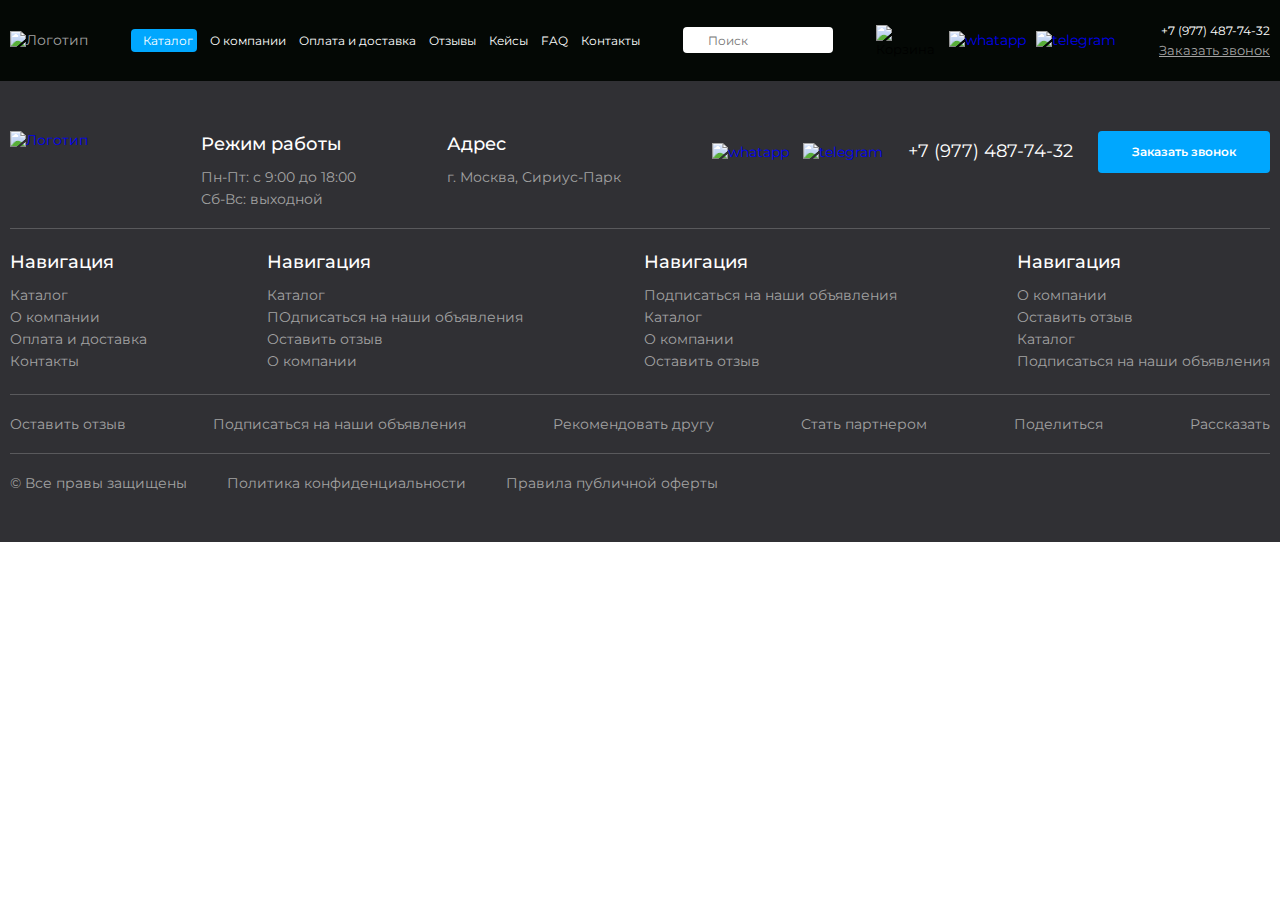
==== assets/index.html @ 73ebaf82 "Create index.html" ====
<!DOCTYPE html>
<html lang="ru">
<head>
    <meta charset="utf-8">
    <title>Главная</title>
    <meta name="description" content="Описание">
    <meta name="viewport" content="width=device-width, initial-scale=1.0">

    <link rel="stylesheet" href="style.css">
    <link rel="preconnect" href="https://fonts.googleapis.com">
    <link rel="preconnect" href="https://fonts.gstatic.com" crossorigin>
    <link href="https://fonts.googleapis.com/css2?family=Montserrat:ital,wght@0,100..900;1,100..900&display=swap" rel="stylesheet">
    </head>
<body>
<header class="header">
    <div class="header__container container">
        <div class="header__mobile mobile-content">
            <input type="checkbox" id="burger-checkbox" class="mobile-content__checkbox">
            <label for="burger-checkbox" class="mobile-content__burger"><img src="image/menu.svg" alt="Меню" width="24" height="25"></label>
            <div class="mobile-content__content">
                <div class="mobile-content__search search-form">
                    <button type="button" class="search-form__button" aria-label="Поиск"></button>
                    <input type="text" name="search" value="" placeholder="Поиск" class="search-form__input" >

                </div>
                <ul class="mobile-content__menu menu-column">

                    <li class="menu-column__item menu-column__item-blue">
                        <a class="menu-column__link " href="/">Каталог</a>
                    </li>
                    <li class="menu-column__item">
                        <a class="menu-column__link" href="/">Каталог</a>
                    </li>
                    <li class="menu-column__item">
                        <a class="menu-column__link" href="/">Каталог</a>
                    </li>
                    <li class="menu-column__item">
                        <a class="menu-column__link" href="/">Каталог</a>
                    </li>

                </ul>
            </div>


        </div>
    <div class="header__logo logo">
        <div class="logo__image"><img src="image/logo.svg" alt="Логотип" width="123" height="40"></div>
        <div class="logo__slogan">Первопоставщик<br> майнингового<br> оборудовани в Росии</div>
    </div>
    <div class="header__menu">
        <ul class="menu-horizont">
            <li class="menu-horizont__item">
                <a class="menu-horizont__link menu-horizont__link-blue" href="/">Каталог</a>
            </li>
            <li class="menu-horizont__item">
                <a class="menu-horizont__link" href="/">О компании</a>
            </li>
            <li class="menu-horizont__item">
                <a class="menu-horizont__link" href="/">Оплата и доставка</a>
            </li>
            <li class="menu-horizont__item">
                <a class="menu-horizont__link" href="/">Отзывы</a>
            </li>
            <li class="menu-horizont__item">
                <a class="menu-horizont__link" href="/">Кейсы</a>
            </li>
            <li class="menu-horizont__item">
                <a class="menu-horizont__link" href="/">FAQ</a>
            </li>
            <li class="menu-horizont__item">
                <a class="menu-horizont__link" href="/">Контакты</a>
            </li>
        </ul>

    </div>
    <div class="header__search search-form">
        <button type="button" class="search-form__button" aria-label="Поиск"></button>
        <input type="text" name="search" value="" placeholder="Поиск" class="search-form__input">
    </div>
    <div class="header__cart">
        <button type="button" id="button-cart" aria-label="Корзина"><img src="image/cart.svg" width="31" height="30" alt="Корзина"></button>
    </div>
    <div class="header__links social-links">
        <a href="#"><img src="image/wa.svg" alt="whatapp" width="24" height="24"> </a>
        <a href="#"><img src="image/tg.svg" alt="telegram" width="24" height="24"> </a>

    </div>
    <div class="header__contact">
        <a href="tel:+79774877432" class="header__phone">+7 (977) 487-74-32</a>
        <button class="" id="button-header" aria-label="Заказать звонок">Заказать звонок</button>
    </div>
    </div>
</header>
<footer class="footer">
    <div class="footer__container container ">

        <div class="footer__row border-bottom">

            <div class="footer__column_size_two">
                <a href="/" class="footer__logo logo">
                    <img src="image/logo.svg" alt="Логотип" width="180" height="60"></a>
            </div>

            <div class="footer__column_size_two">
                <div class="footer__work block-text">
                    <div class="block-text__title">Режим работы</div>
                    <div class="block-text__text"> Пн-Пт: с 9:00 до 18:00</div><div class="block-text__text"> Сб-Вс: выходной</div>

                </div>

            </div>

            <div class="footer__column_size_two">
                <div class="footer__adress block-text">
                    <div class="block-text__title">Адрес</div>
                    <div class="block-text__text">г. Москва, Сириус-Парк</div>

                </div>


            </div>
<div class="footer__column_size_two">
                <div class="footer__contacts">
                    <div class="footer__links social-links">
                        <a href="#"><img src="image/wa.svg" alt="whatapp" width="24" height="24"> </a>
                        <a href="#"><img src="image/tg.svg" alt="telegram" width="24" height="24"> </a>
                    </div>
                    <div class="footer__phone"><a href="tel:+79774877432">+7 (977) 487-74-32</a> </div>
                    <div class="footer__form"><button class="button-default" id="button-footer" aria-label="Заказать звонок">Заказать звонок</button></div>
                </div>

</div>

        </div>
        <div class="footer__row border-bottom">
            <div class="footer__column footer__column_size_four">
<ul class="footer__menu menu-column">
    <li class="menu-column__title">Навигация</li>
    <li class="menu-column__item">
        <a class="menu-column__link" href="/">Каталог</a>
    </li>
    <li class="menu-column__item">
        <a class="menu-column__link" href="/">О компании</a>
    </li>
    <li class="menu-column__item">
        <a class="menu-column__link" href="/">Оплата и доставка</a>
    </li>
    <li class="menu-column__item">
        <a class="menu-column__link" href="/">Контакты</a>
    </li>

</ul>
            </div>
            <div class="footer__column footer__column_size_four">
                <ul class="footer__menu menu-column">
                    <li class="menu-column__title">Навигация</li>
                    <li class="menu-column__item">
                        <a class="menu-column__link" href="/">Каталог</a>
                    </li>
                    <li class="menu-column__item">
                        <a class="menu-column__link" href="/">ПОдписаться на наши объявления</a>
                    </li>
                    <li class="menu-column__item">
                        <a class="menu-column__link" href="/">Оставить отзыв</a>
                    </li>
                    <li class="menu-column__item">
                        <a class="menu-column__link" href="/">О компании</a>
                    </li>

                </ul>
            </div>
            <div class="footer__column footer__column_size_four">
                <ul class="footer__menu menu-column">
                    <li class="menu-column__title">Навигация</li>
                    <li class="menu-column__item">
                        <a class="menu-column__link" href="/">Подписаться на наши объявления</a>
                    </li>
                    <li class="menu-column__item">
                        <a class="menu-column__link" href="/">Каталог</a>
                    </li>
                    <li class="menu-column__item">
                        <a class="menu-column__link" href="/">О компании</a>
                    </li>
                    <li class="menu-column__item">
                        <a class="menu-column__link" href="/">Оставить отзыв</a>
                    </li>

                </ul>
            </div>
            <div class="footer__column footer__column_size_four">
                <ul class="footer__menu menu-column">
                    <li class="menu-column__title">Навигация</li>
                    <li class="menu-column__item">
                        <a class="menu-column__link" href="/">О компании</a>
                    </li>
                    <li class="menu-column__item">
                        <a class="menu-column__link" href="/">Оставить отзыв</a>
                    </li>
                    <li class="menu-column__item">
                        <a class="menu-column__link" href="/">Каталог</a>
                    </li>
                    <li class="menu-column__item">
                        <a class="menu-column__link" href="/">Подписаться на наши объявления</a>
                    </li>

                </ul>
            </div>


        </div>
        <div class="footer__row border-bottom">
            <ul class="menu-horizont">
                <li class="menu-horizont__item">
                    <a class="menu-horizont__link" href="/">Оставить отзыв</a>
                </li>
                <li class="menu-horizont__item">
                    <a class="menu-horizont__link" href="/">Подписаться на наши объявления</a>
                </li>
                <li class="menu-horizont__item">
                    <a class="menu-horizont__link" href="/">Рекомендовать другу</a>
                </li>
                <li class="menu-horizont__item">
                    <a class="menu-horizont__link" href="/">Стать партнером</a>
                </li>
                <li class="menu-horizont__item">
                    <a class="menu-horizont__link" href="/">Поделиться</a>
                </li>
                <li class="menu-horizont__item">
                    <a class="menu-horizont__link" href="/">Рассказать</a>
                </li>
            </ul>
        </div>
        <div class="footer__row">
            <div class="footer__bottom text-bottom">
                <div class="text-bottom__text">© Все правы защищены</div>
                <a href="#" class="text-bottom__link">Политика конфиденциальности</a>
                <a href="#" class="text-bottom__link">Правила публичной оферты</a>
            </div>
        </div>
    </div>
</footer>
<div id="modal-call" class="modal">

    <!-- Модальное содержание -->
    <div class="modal-form">
        <div class="modal-form__close call-close"><img src="image/close.svg" alt="close" width="16" height="16"></div>
        <h2 class="modal-form__title">Заказать звонок</h2>
        <div class="modal-form__text"><span class="modal-form__text-bold">Оставьте заявку наш менеджер <br>свяжется</span> с Вами в течении <span class="modal-form__text-green modal-form__text-bold">30 секунд</span></div>
        <form action="/" class="form">
            <div class="form__group">
                <label for="name" class="form__label">Ваше имя</label>
                <input type="text" id="name" name="name" class="form__input" value="Вячеслав">
            </div>
            <div class="form__group">
                <label for="phone"  class="form__label">Ваш номер телефона</label>
                <input type="text" id="phone" name="phone" class="form__input" value="+7 (999) 123-34-67">
            </div>
            <input type="submit" value="Отправить" class="form__input form__input-submit">
        </form>
    </div>

</div>

<div id="modal-cart" class="modal">

    <!-- Модальное содержание -->
    <div class="modal-form cart-modal">
        <div class="modal-form__close cart-close"><img src="image/close.svg" alt="close" width="16" height="16"></div>
        <div class="cart-modal__top">
            <a href="#" class="cart-modal__catalog">Каталог</a>
            <h2 class="cart-modal__title">Корзина</h2>
        </div>
        <div class="cart-modal__products">
            <div class="cart-modal__row product-row">
                <div class="product-row__delete"><button type="button" aria-label="Удалить"></button></div>
                <div class="product-row__image"><img src="image/6482300281.png" alt="" width="110" height="110"></div>
                <div class="product-row__info"></div>
                <div class="product-row__price"></div>
                <div class="product-row__all"></div>

            </div>

        </div>
        <div class="cart-modal__bottom bottom-modal">
         <div class="cart-modal__price price-final">
             <div class="price-final__text"></div>
             <div class="price-final__sum"></div>
         </div>
            <div class="cart-modal__zakaz">

            </div>
        </div>


    </div>

</div>




<script src="scripts.js"></script>
</body>
</html>
---- assets/style.css ----
@font-face {
    font-family: Poppins;
    font-style: normal;
    font-weight: 700;
    src: url(font/Poppins-Bold.woff2) format("woff2"),
     url(font/Poppins-Bold.woff) format("woff"),
    url(font/Poppins-Bold.ttf) format("truetype")
}

@font-face {
    font-family:Poppins;
    font-style: normal;
    font-weight: 500;
    src: url(font/Poppins-Medium.woff2) format("woff2"),
    url(font/Poppins-Medium.woff) format("woff"),
    url(font/Poppins-Medium.ttf) format("truetype");
}

@font-face {
    font-family:Poppins;
    font-style: normal;
    font-weight: 400;
    src: url(font/Poppins-Regular.woff2) format("woff2"),
    url(font/Poppins-Regular.woff) format("woff"),
    url(font/Poppins-Regular.ttf) format("truetype");
}
@font-face {
    font-family:Poppins;
    font-style: normal;
    font-weight:300;
    src:url(font/Poppins-Light.woff2) format("woff2"),
    url(font/Poppins-Light.woff) format("woff");

}


@font-face {
    font-family: Poppins;
    font-style: normal;
    font-weight: 600;
    src: url(font/Poppins-SemiBold.woff2) format("woff2"),
    url(font/Poppins-SemiBold.woff) format("woff"),
    url(font/Poppins-SemiBold.ttf) format("truetype");
}

:root{
    --white:#fff;
    --black:#000;
    --blue:#00A7FE;
    --grey:#A3A3A3;
    --dark:#303034;
    --green:#00C65C;
    --modarformfon:rgba(12, 16, 22, 0.8);
    --headerfon:#040805;
    --blue2:#008DD7;
}

body{
    color: var(--grey);
    font-family: "Montserrat", sans-serif;
    margin: 0;
    padding: 0;
    font-size: 14px;

}
body *{
    font-family: "Montserrat", sans-serif;
}
a,button{
    cursor: pointer;
    text-decoration: none;
}
button,input{
    outline: none;
}

.container{
    max-width: 1280px;
    margin: 0 auto;
}
.footer{
    background: var(--dark);
    padding-bottom: 30px;
    padding-top: 30px;
}
.footer__row{
    display: flex;
    justify-content: space-between;
}

.block-text__title{

    font-size: 18px;
    font-weight: 500;
    line-height: 27px;
   margin-bottom: 10px;
    color: var(--white);

}
.block-text .block-text__text:not(:last-child){
    margin-bottom: 4px;
}

.footer__contacts{
    display: flex;
    align-items: center;
}
.social-links a:not(:last-child){
    margin-right: 10px;
}



.footer__links{
    margin-right: 25px;
}
.footer__phone a{
    color: var(--white);

    font-size: 18px;
    font-weight: 400;
    line-height: 27px;
    text-align: left;
    text-decoration: none;

}
.footer__phone a:hover{
    text-decoration: underline;
}
.footer__phone {
    margin-right: 25px;
}

.footer__form button{

    padding: 12px 34px 12px 34px;

    border-radius:4px;
   background: var(--blue);
    border: none;
    color: var(--white);

    font-size: 12px;
    font-weight: 600;
    line-height: 18px;



}
.footer__form button:hover{
    background: var(--blue2);
}
.footer__row{
    padding-bottom: 20px;
    padding-top: 20px;
    gap: 20px;
    flex-wrap: wrap;
}

.border-bottom{
    border-bottom: 1px solid rgba(255, 255, 255, 0.2);
}

.menu-column{
    margin: 0;
    padding: 0;
    list-style: none;
}
.menu-column__title{

    font-size: 18px;
    font-weight: 500;
    line-height: 27px;
    margin-bottom: 10px;
    color: var(--white);

}
.menu-column__item{
    margin-bottom: 4px;

}
.menu-column__link{
    color: var(--grey);
}
.menu-horizont__item:not(:last-child){
    margin-right: 13px;
}

.menu-horizont{
    margin: 0;
    padding: 0;
    list-style: none;
    display: flex;
    justify-content: space-between;
    width: 100%;
}
.menu-horizont__link{
    color: var(--grey);
}

.text-bottom{
    display: flex;
}
.text-bottom__text{
    margin-right: 40px;
}
.text-bottom__link{
    margin-right: 40px;
    color: var(--grey);
}

.modal{
    display: none;
   margin: 0 auto;
    max-width: max-content;
padding: 50px;
    position: absolute;
    border-radius: 6px;
    top: 50%;
    transform: translate(-50%, -50%);
    left: 50%;
    /* right: 50%; */
    background: var(--white);
}

.modal-form__close{
    position: absolute;
    top: 16px;
    right: 12px;
}
.modal-form__title{
    margin: 0;
    color: var(--black);

    font-size: 24px;
    font-weight: 700;
    line-height: 33.6px;
    text-align: center;

}
.modal-form__text{
    font-size: 18px;
    color: var(--black);
    text-align: center;
    margin-bottom: 30px;
    line-height: 27px;
}
.modal-form__text-bold{
    font-weight: bold;
}
.modal-form__text-green{
    color: var(--green);
}

.form__group{
    display: flex;
    flex-direction: column;
    background: url("image/input.svg") right bottom no-repeat var(--modarformfon);
    margin-bottom: 15px;
    padding: 7px;
    max-width: 346px;
    box-sizing: border-box;
    margin-left: auto;
    margin-right: auto;
}
.form__label{
color: var(--white);
    font-size: 16px;
    font-weight: 400;
    line-height: 24px;
    text-align: left;

}
.form__input{
    background: transparent;
    border: none;
    color: var(--grey);
    min-height: 29px;
    width: 100%;
    font-size: 18px;
}
.form__input::placeholder{
   color: var(--grey);
    font-size: 18px;
    font-weight: 400;
    line-height: 27px;
    text-align: left;

}
.form__input-submit{

    font-size: 16px;
    font-weight: 600;
    line-height: 24px;
   text-align: center;
    background: var(--blue);
    height: 62px;
    color: var(--white);
    max-width: 346px;
    border-radius: 4px;

}
.form{
    text-align: center;
}
.header{
background: var(--headerfon);
    padding-top: 20px;
    padding-bottom: 20px;
}

.header__container{
    display: flex;
    justify-content: space-between;
    gap: 18.68px;
}

.logo{
    display: flex;
    align-items: center;

}
.logo__slogan{

    font-size: 10px;
    font-weight: 400;
    line-height: 15px;
    text-align: left;
    padding-left: 20px;
    margin-left: 20px;
    border-left: 1px solid var(--green);
    width: 135px;

}

.search-form{
    display: flex;
    align-items: center;
}
.search-form__button{
    width: 25px;
    height: 26px;
    background: url(image/search.svg) center center no-repeat var(--white);
    border: none;
    border-radius: 4px 0 0 4px;

}
.search-form__input{

   border: none;
    padding-left: 0;
    font-size: 12px;
    font-weight: 400;
    line-height: 18px;
    text-align: left;

    border-radius: 0 4px 4px 0;

}
.search-form__input::placeholder{
    font-size: 12px;
    font-weight: 400;
    line-height: 18px;
}
.header__search .search-form__input{
    height: 24px;
    max-width: 123px;
}

.header__cart button{
    border: none;
    background: transparent;
    width: 30px;
    height: 31px;
    padding: 0;
}

.header__links {

}

.header__contact{
    display: flex;
    flex-direction: column;
    align-items: flex-end;
    justify-content: center;
}
.header__phone{
    color: var(--white);

    font-size: 14px;
    font-weight: 400;
    line-height: 21px;
    text-align: left;

}

.header__contact button{
    background: transparent;
    border: none;
color: var(--grey);
    font-size: 13px;
    font-weight: 400;
    line-height: 19.5px;
    text-align: right;
    text-decoration: underline;
    padding: 0;

}
.header__menu,.header__cart,.header__links{
    display: flex;
    align-items: center;
}

.menu-horizont__link-blue{
    background: var(--blue);
    padding: 4px;
    border-radius: 4px;
}
.menu-horizont__link-blue:hover{
    background: var(--blue2);
}
.menu-horizont__link-blue:before{
    position: relative;
    content: url("image/category.svg");
padding-left: 2px;
    padding-right: 6px;
}

.header__menu .menu-horizont__link{
    color: var(--white);
    font-size: 12px;
}
.menu-horizont__link:hover,.menu-column__link:hover,.text-bottom__link:hover{
    text-decoration: underline;
}
.header__mobile{
    display: none;
}
.mobile-content__content{
    transform: translateX(-100%);
    transition: .3s;
    width: 100%;
    top: 54px;
    left: 0;
    position: absolute;
    background: #fff;
    height: 100%;

}
.mobile-content__checkbox:checked ~ .mobile-content__content {
    transform: translateX(0);
}

.mobile-content__checkbox {
    position: absolute;
    visibility: hidden;
}
.mobile-content__burger {
    position: relative;
    z-index: 1;
    cursor: pointer;
    display: block;

    border: none;
    background: transparent;
    width: 24px;
    height: 25px;
}

.mobile-content__content{

}
.mobile-content__search {
  padding: 32px 10px 10px 10px;

}
.mobile-content__search input{
    width: 100%;
    height: 40px;
    border: 1px solid rgba(0, 0, 0, 0.1);
    border-left: none;
    border-radius: 4px;

    font-size: 14px;
    font-weight: 400;
    line-height: 21px;
    text-align: left;

}
.mobile-content__search button{
    border: 1px solid rgba(0, 0, 0, 0.1);
    border-right: none;
    border-radius: 4px;
    height: 44px;
}
.menu-column__item-blue{
    background: var(--blue);
    padding: 4px;
    border-radius: 4px;
}
.menu-column__item-blue a{
    color: var(--white)!important;
}

.menu-column__item-blue:before{
    position: relative;
    content: url("image/category.svg");
    padding-left: 2px;
    padding-right: 6px;
}
.mobile-content__menu{
    padding-left: 10px;
    padding-right: 10px;
}

.menu-column__link-blue a{
   color: var(--white) !important;
}
.mobile-content__menu .menu-column__link{
    padding-top: 10px;
    padding-bottom: 10px;
    display: inline-block;
    color: var(--black);
}
.mobile-content__menu .menu-column__link-blue{
    border-radius: 10px;
    display: flex;
    align-items: center;
}
.mobile-content__menu .menu-column__link-blue:before {
    position: relative;
    content: url(image/categorym.svg);
    padding-left: 10px;
    padding-right: 10px;
    width: 20px;
    display: block;
    height: 20px;
    vertical-align: middle;
    text-align: center;
}
.header__phone:hover{
    text-decoration: underline;
}
@media (max-width: 1280px) {
    .container{
        padding-left: 10px;
        padding-right: 10px;
    }
    .header__container {

        gap: 10px;
    }
    .logo__slogan{
        display: none;
    }
    .logo img{
        max-width: 100px;
    }
    .header__phone {

        font-size: 12px;}
}

@media (max-width: 1100px) {
    .header__search  .search-form__input {

        max-width: 80px;
    }
}
@media (max-width: 960px) {
.header__menu{
    display: none;
}
    .header__search{
display: none;
    }
    .header__mobile{
        display: block;
    }

}
@media (max-width: 480px) {
    .footer__logo.logo img{
max-width: 180px;
        max-height: 60px;
    }
    .footer__form{
        width: 100%;
    }
    .footer__form button {
        width: 100%;
    }
    .footer {

        padding-bottom: 20px;
        padding-top: 20px;
    }
    .footer__contacts {
        display: flex;

        flex-direction: column;
        align-items: flex-start;
        gap: 10px;
    }
    .footer__form button{
        width: 340px;
    }
    .menu-horizont {

        flex-direction: column;
        gap: 15px;
    }
    .text-bottom {

        flex-direction: column;
        gap: 15px;
    }
    .footer__column_size_four{
        width: 46%;
    }
    .footer__column_size_two{
        width: 100%;
    }
    #button-header{
        display: none;
    }
    .header__links{
        order: 1;
    }
    .modal {
        top: 50%;
        width: 340px;
        max-width: 340px;
        box-sizing: border-box;
        padding: 20px;
    }
    .logo img {
        max-width: 73px;
        max-height: 24px;
    }
    .header{
        padding-top: 15px;
        padding-bottom: 15px;
        max-height: 54px;
        height: 54px;
        box-sizing: border-box;
    }
    .header__cart button img{
        width: 24px;
        height: 24px;
    }
    .social-links a:not(:last-child) {
        margin-right: 5px;
    }
    .search-form__button {
        width: 40px;

        background: url(image/search.svg) center right 5px no-repeat var(--white);

        border-radius: 4px 0 0 4px;
    }
}
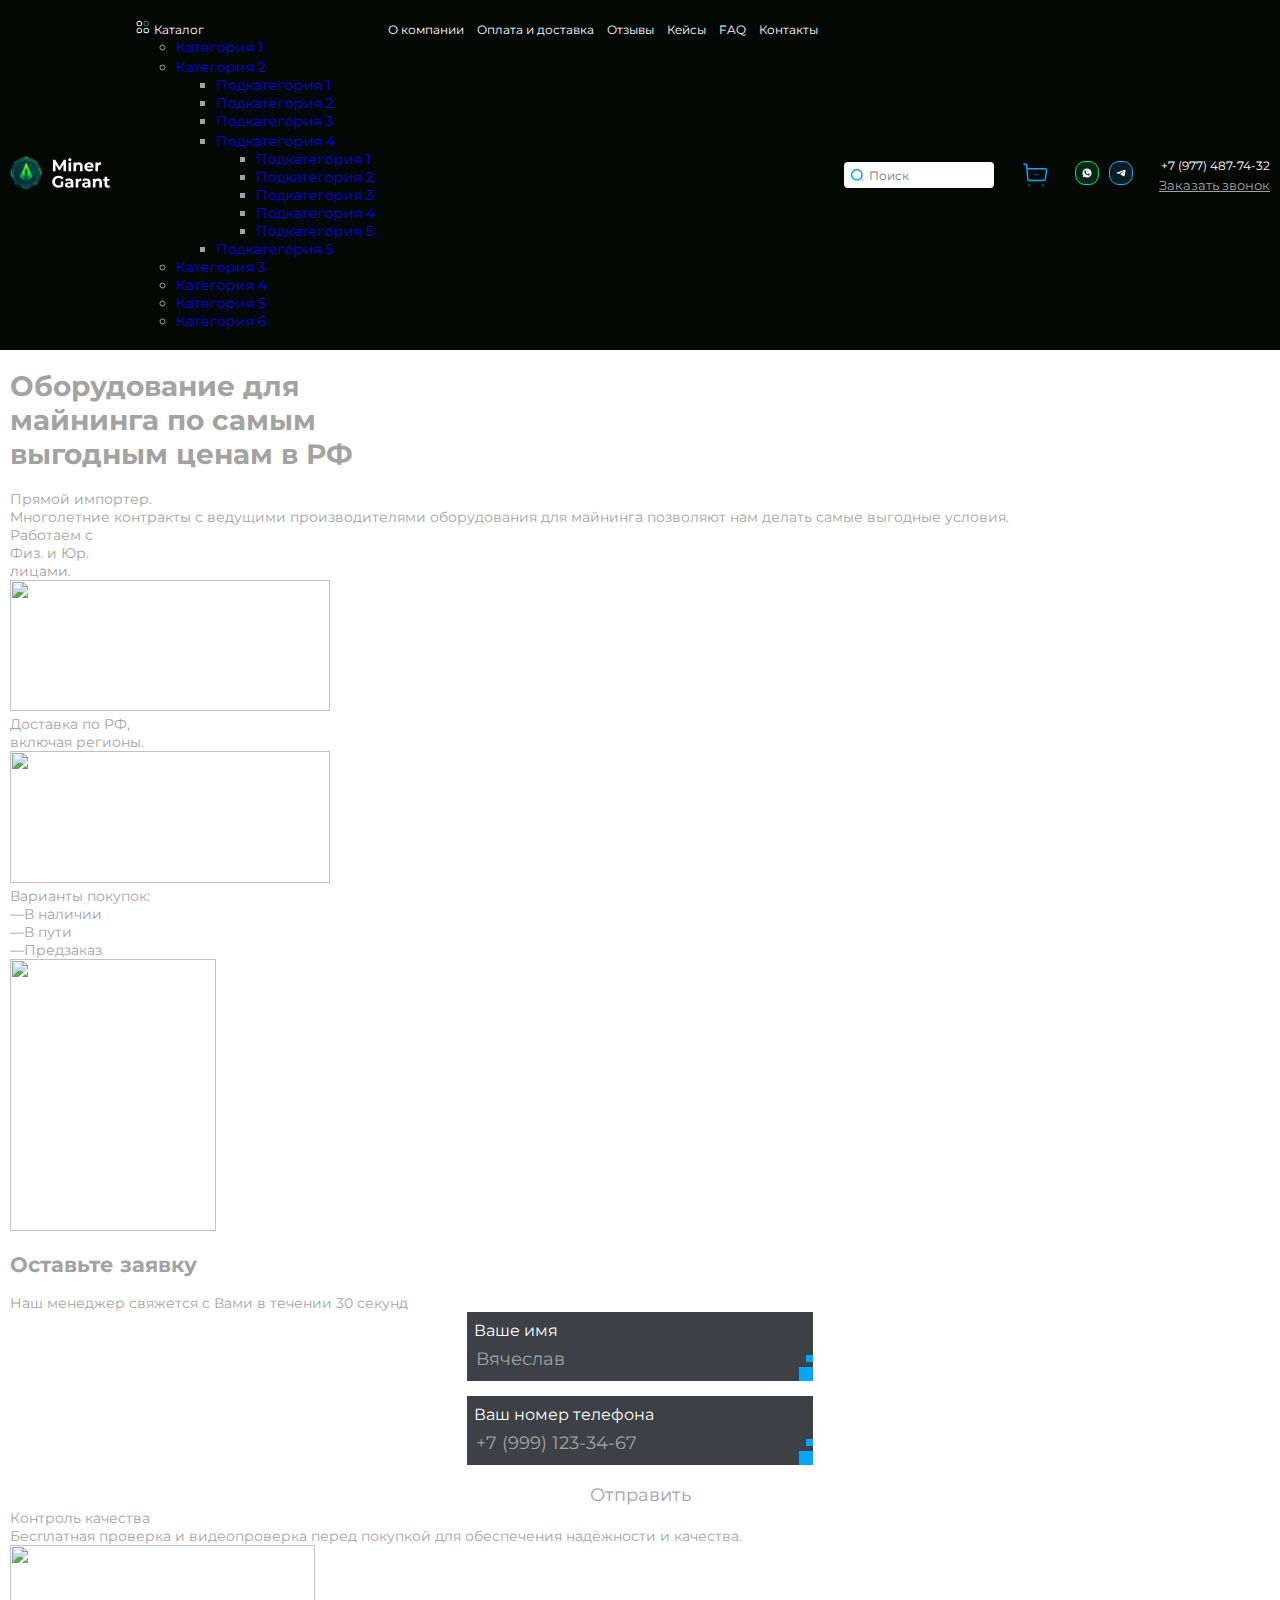
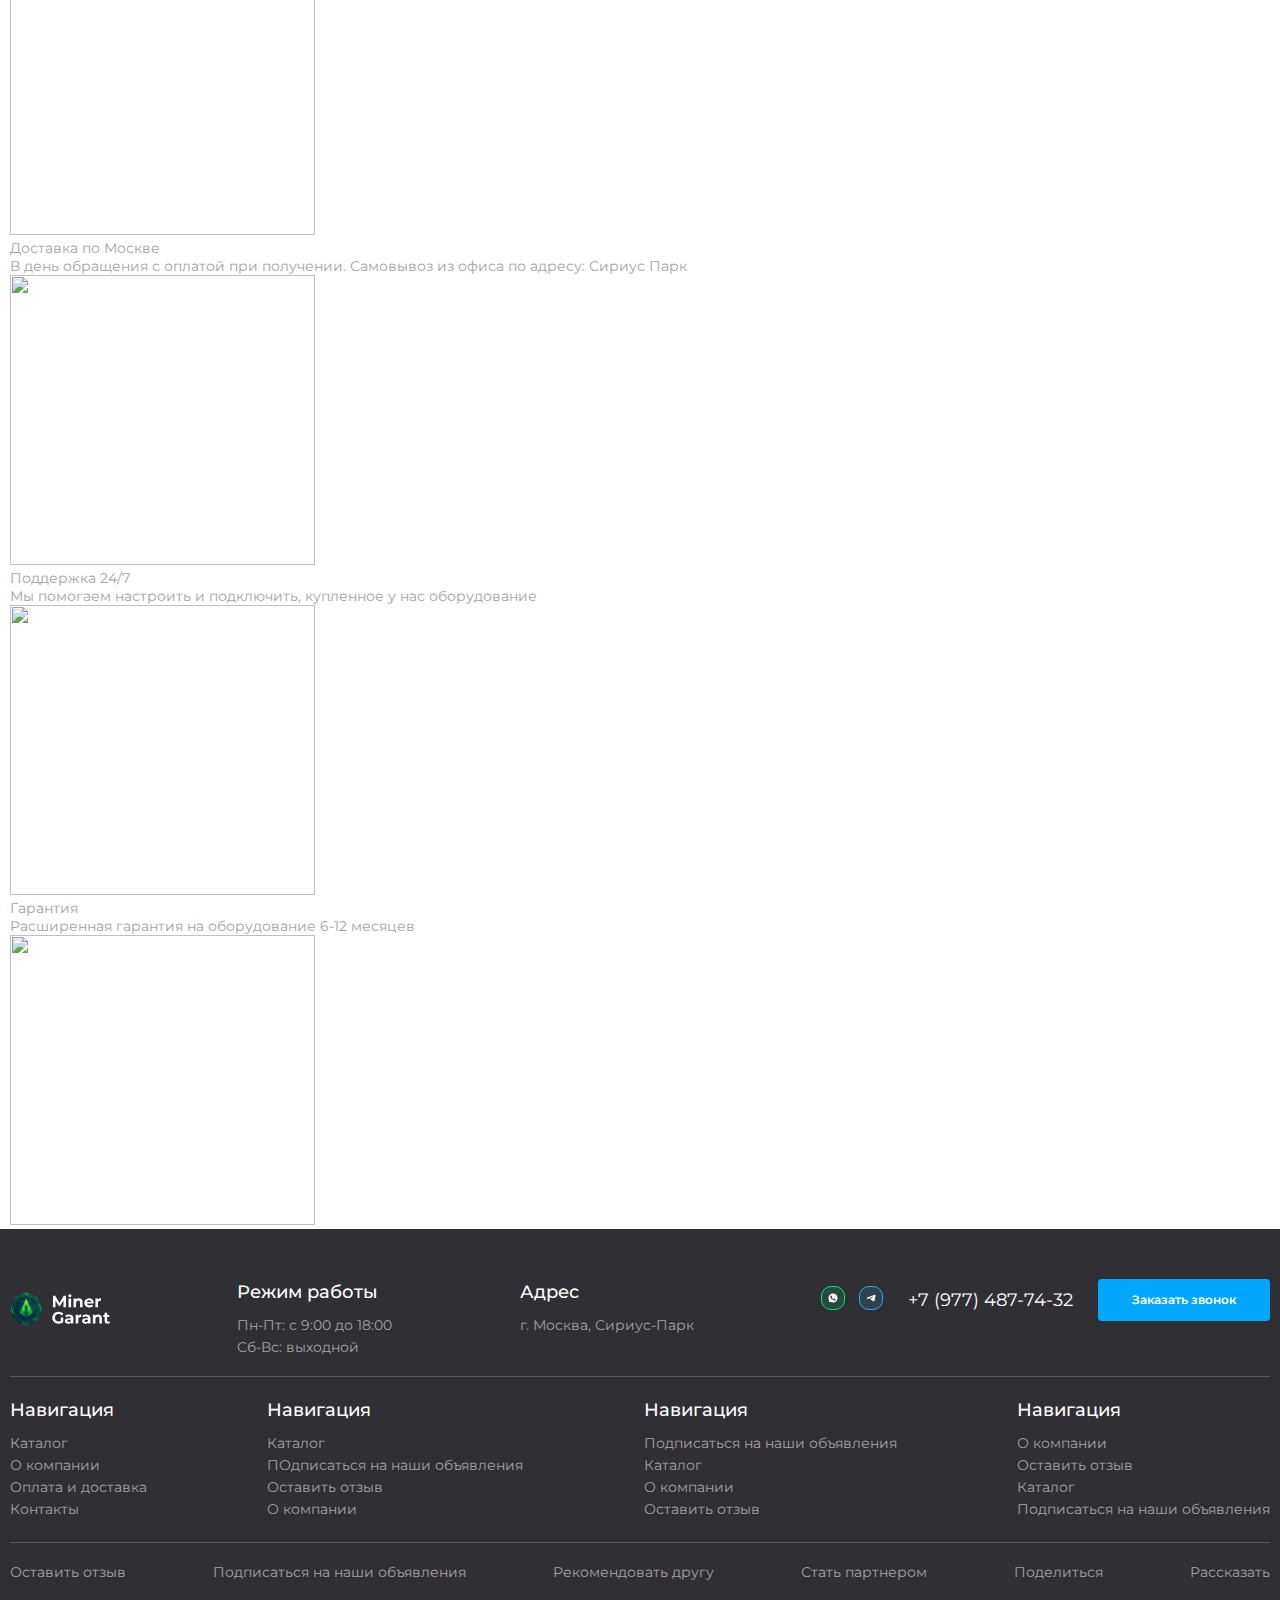
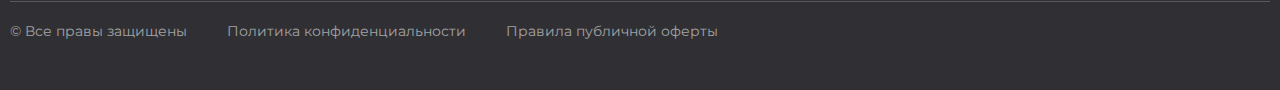
==== commit 43956ede: "Update index.html" ====
--- a/assets/index.html
+++ b/assets/index.html
@@ -26,16 +26,146 @@
                 <ul class="mobile-content__menu menu-column">
 
                     <li class="menu-column__item menu-column__item-blue">
+                        <span class="menu-column__wrap">
                         <a class="menu-column__link " href="/">Каталог</a>
-                    </li>
-                    <li class="menu-column__item">
-                        <a class="menu-column__link" href="/">Каталог</a>
-                    </li>
-                    <li class="menu-column__item">
-                        <a class="menu-column__link" href="/">Каталог</a>
-                    </li>
-                    <li class="menu-column__item">
-                        <a class="menu-column__link" href="/">Каталог</a>
+                        <span class="menu-column__open-m">
+						<img src="image/arrowUp2020.svg" loading="lazy" width="20" height="20" alt="">
+					 </span>
+                        </span>
+                        <ul class="menu-column__child dropdown-menu">
+                            <li class="dropdown-menu__item">
+                                 <span class="dropdown-menu__wrap">
+                                <a class="dropdown-menu__link" href="/">  Категория 1</a>
+                                <span class="menu-column__open-level2">
+						<img src="image/arrow-up.svg" loading="lazy" width="16" height="16" alt="">
+					    </span></span>
+                                <ul class="dropdown-menu child-level2">
+                                    <li class="dropdown-menu__item">
+
+
+                                        <span class="dropdown-menu__wrap">
+                                <a class="dropdown-menu__link" href="/">   Подкатегория 1</a>
+                                <span class="menu-column__open-level3">
+						<img src="image/arrow-up.svg" loading="lazy" width="16" height="16" alt="">
+					    </span></span>
+
+
+
+                                        <ul class="dropdown-menu child-level3">
+                                            <li class="dropdown-menu__item">
+
+                                                <a href="/" class="dropdown-menu__link">
+                                                    Подкатегория 1
+                                                </a>
+
+                                            </li>
+                                            <li class="dropdown-menu__item">
+
+                                                <a href="/" class="dropdown-menu__link">
+                                                    Подкатегория 2
+                                                </a>
+
+                                            </li>
+                                            <li class="dropdown-menu__item">
+
+                                                <a href="/" class="dropdown-menu__link">
+                                                    Подкатегория 3
+                                                </a>
+
+                                            </li>
+                                            <li class="dropdown-menu__item">
+
+                                                <a href="/" class="dropdown-menu__link">
+                                                    Подкатегория 4
+                                                </a>
+
+                                            </li>
+                                            <li class="dropdown-menu__item">
+
+                                                <a href="/" class="dropdown-menu__link">
+                                                    Подкатегория 5
+                                                </a>
+
+                                            </li>
+                                        </ul>
+                                    </li>
+                                    <li class="dropdown-menu__item">
+
+                                        <a href="/" class="dropdown-menu__link">
+                                            Подкатегория 2
+                                        </a>
+
+                                    </li>
+                                    <li class="dropdown-menu__item">
+
+                                        <a href="/" class="dropdown-menu__link">
+                                            Подкатегория 3
+                                        </a>
+
+                                    </li>
+                                    <li class="dropdown-menu__item">
+                                        <a href="/" class="dropdown-menu__link">
+                                            Подкатегория 4
+                                        </a>
+                                    </li>
+                                    <li class="dropdown-menu__item">
+
+                                        <a href="/" class="dropdown-menu__link">
+                                            Подкатегория 5
+                                        </a>
+
+                                    </li>
+
+                                </ul>
+                            </li>
+                            <li class="dropdown-menu__item">
+
+                                <a href="/" class="dropdown-menu__link">
+                                    Категория 2
+                                </a>
+
+                            </li>
+
+
+                            <li class="dropdown-menu__item">
+                                <a href="/" class="dropdown-menu__link">
+                                    Категория 3
+                                </a>
+                            </li>
+                            <li class="dropdown-menu__item">
+                                <a href="/" class="dropdown-menu__link">
+                                    Категория 4
+                                </a>
+                            </li>
+                            <li class="dropdown-menu__item">
+                                <a href="/" class="dropdown-menu__link">
+                                    Категория 5
+                                </a>
+                            </li>
+                            <li class="dropdown-menu__item">
+                                <a href="/" class="dropdown-menu__link">
+                                    Категория 6
+                                </a>
+                            </li>
+                        </ul>
+                    </li>
+                    <li class="menu-column__item">
+                        <a class="menu-column__link" href="/">О компании</a>
+                    </li>
+                    <li class="menu-column__item">
+                        <a class="menu-column__link" href="/">Оплата и доставка</a>
+                    </li>
+                    <li class="menu-column__item">
+                        <a class="menu-column__link" href="/">Контакты</a>
+                    </li>
+                    <li class="menu-column__item">
+                        <a class="menu-column__link" href="/">Кейсы</a>
+                    </li>
+                    <li class="menu-column__item">
+                        <a class="menu-column__link" href="/">FAQ</a>
+                    </li>
+                    <li class="menu-column__item">
+                        <a class="menu-column__link" href="/">Контакты</a>
                     </li>
 
                 </ul>
@@ -49,8 +179,134 @@
     </div>
     <div class="header__menu">
         <ul class="menu-horizont">
-            <li class="menu-horizont__item">
-                <a class="menu-horizont__link menu-horizont__link-blue" href="/">Каталог</a>
+            <li class="menu-horizont__item menu-horizont__item-blue">
+
+
+
+                     <span class="menu-horizont__open">
+						<img src="image/category.svg" loading="lazy" width="14" height="14" alt="">
+					 </span>
+					<a class="menu-horizont__link" href="/">Каталог</a>
+
+
+                <ul class="menu-horizont__child dropdown-menu">
+                    <li class="dropdown-menu__item">
+
+							<a href="/" class="dropdown-menu__link">
+                                Категория 1
+							</a>
+
+                    </li>
+
+                    <li class="dropdown-menu__item">
+
+                        <a class="dropdown-menu__link" href="/">  Категория 2</a>
+                        <span class="menu-horizont__open-level2">
+						<img src="image/arrow.svg" loading="lazy" width="16" height="16" alt="">
+					    </span>
+                       <ul class="dropdown-menu child-level2">
+                           <li class="dropdown-menu__item">
+
+                               <a href="/" class="dropdown-menu__link">
+                                   Подкатегория 1
+                               </a>
+
+                           </li>
+                           <li class="dropdown-menu__item">
+
+                               <a href="/" class="dropdown-menu__link">
+                                   Подкатегория 2
+                               </a>
+
+                           </li>
+                           <li class="dropdown-menu__item">
+
+                               <a href="/" class="dropdown-menu__link">
+                                   Подкатегория 3
+                               </a>
+
+                           </li>
+                           <li class="dropdown-menu__item">
+
+                               <a href="/" class="dropdown-menu__link">
+                                   Подкатегория 4
+                               </a>
+                               <span class="menu-horizont__open-level3">
+						<img src="image/arrow.svg" loading="lazy" width="16" height="16" alt="">
+					    </span>
+
+
+                               <ul class="dropdown-menu child-level3">
+                                   <li class="dropdown-menu__item">
+
+                                       <a href="/" class="dropdown-menu__link">
+                                           Подкатегория 1
+                                       </a>
+
+                                   </li>
+                                   <li class="dropdown-menu__item">
+
+                                       <a href="/" class="dropdown-menu__link">
+                                           Подкатегория 2
+                                       </a>
+
+                                   </li>
+                                   <li class="dropdown-menu__item">
+
+                                       <a href="/" class="dropdown-menu__link">
+                                           Подкатегория 3
+                                       </a>
+
+                                   </li>
+                                   <li class="dropdown-menu__item">
+
+                                       <a href="/" class="dropdown-menu__link">
+                                           Подкатегория 4
+                                       </a>
+
+                                   </li>
+                                   <li class="dropdown-menu__item">
+
+                                       <a href="/" class="dropdown-menu__link">
+                                           Подкатегория 5
+                                       </a>
+
+                                   </li>
+                               </ul>
+                           </li>
+                           <li class="dropdown-menu__item">
+
+                               <a href="/" class="dropdown-menu__link">
+                                   Подкатегория 5
+                               </a>
+
+                           </li>
+
+                        </ul>
+                    </li>
+                    <li class="dropdown-menu__item">
+                        <a href="/" class="dropdown-menu__link">
+                            Категория 3
+                        </a>
+                    </li>
+                    <li class="dropdown-menu__item">
+                        <a href="/" class="dropdown-menu__link">
+                            Категория 4
+                        </a>
+                    </li>
+                    <li class="dropdown-menu__item">
+                        <a href="/" class="dropdown-menu__link">
+                            Категория 5
+                        </a>
+                    </li>
+                    <li class="dropdown-menu__item">
+                        <a href="/" class="dropdown-menu__link">
+                            Категория 6
+                        </a>
+                    </li>
+                </ul>
+
+
             </li>
             <li class="menu-horizont__item">
                 <a class="menu-horizont__link" href="/">О компании</a>
@@ -91,6 +347,111 @@
     </div>
     </div>
 </header>
+
+<section class="main-block">
+    <div class="container">
+        <div class="main-block__row">
+        <div class="main-block__left">
+<div class="main-block__title">
+
+
+    <h1>Оборудование для <br>майнинга по самым <br>выгодным ценам в РФ</h1></div>
+    <div class="main-block__text text-block">
+        <div class="text-block__title">Прямой импортер.</div>
+        <div class="text-block__text">Многолетние контракты с ведущими производителями оборудования
+            для майнинга позволяют нам делать самые выгодные условия.</div>
+    </div>
+    <div class="main-block__colums row">
+        <div class="row__left colums">
+            <div class="block-image colums__top">
+                <div class="block-image__text">Работаем с<br> Физ. и Юр.<br> лицами.
+                </div>
+                <div class="block-image__image"><img src="image/img1.png" alt="" width="320" height="131"></div>
+            </div>
+            <div class="block-image colims__bottom">
+                <div class="block-image__text">Доставка по РФ,<br> включая регионы.
+                </div>
+                <div class="block-image__image"><img src="image/img2.png" alt="" width="320" height="132"></div>
+            </div>
+        </div>
+        <div class="row__right">
+            <div class="block-image block-image-column">
+                <div class="block-image__text "><div class="block-image__title">Варианты покупок:</div>
+                    <div class="block-image__list">
+                        <div>—В наличии
+                            </div>
+                        <div>
+                            —В пути
+                           </div>
+                        <div>
+                            —Предзаказ</div>
+                    </div>
+                </div>
+                <div class="block-image__image"><img src="image/img3.png" alt width="206" height="272"></div>
+            </div>
+        </div>
+    </div>
+</div>
+        <div class="main-block__right">
+
+            <div class="form-block">
+                <h2 class="form-block__title">Оставьте заявку</h2>
+                <div class="form-block__text">
+                    Наш менеджер <span class="form-block__text-bold">свяжется</span> с Вами в течении <span class="form-block__text-green form-block__text-bold">30 секунд</span></div>
+
+                <form action="/" class="form form-main">
+                    <div class="form__group">
+                        <label for="name" class="form__label">Ваше имя</label>
+                        <input type="text"  name="name" class="form__input" value="Вячеслав">
+                    </div>
+                    <div class="form__group">
+                        <label for="phone"  class="form__label">Ваш номер телефона</label>
+                        <input type="text"  name="phone" class="form__input" value="+7 (999) 123-34-67">
+                    </div>
+                    <button class="form__input form__input-main">Отправить</button>
+
+                </form>
+            </div>
+        </div>
+        </div>
+<div class="list">
+    <div class="block-image block-image-column">
+
+        <div class="block-image__text ">
+            <div class="block-image__title">Контроль качества</div>
+            Бесплатная проверка и видеопроверка перед покупкой для обеспечения надёжности и качества.
+        </div>
+        <div class="block-image__image"><img src="image/1.png" alt="" width="305" height="290"></div>
+    </div>
+    <div class="block-image block-image-column">
+
+        <div class="block-image__text">
+            <div class="block-image__title">Доставка по Москве</div>
+            В день обращения с оплатой при получении. Самовывоз из офиса по адресу: Сириус Парк
+        </div>
+        <div class="block-image__image"><img src="image/2.png" alt="" width="305" height="290"></div>
+    </div>
+    <div class="block-image block-image-column">
+
+        <div class="block-image__text">
+            <div class="block-image__title">Поддержка 24/7</div>
+            Мы помогаем настроить и подключить, купленное у нас оборудование
+        </div>
+        <div class="block-image__image"><img src="image/3.png" alt="" width="305" height="290"></div>
+    </div>
+    <div class="block-image block-image-column">
+
+        <div class="block-image__text">
+            <div class="block-image__title">Гарантия</div>
+            Расширенная гарантия на оборудование 6-12 месяцев
+        </div>
+        <div class="block-image__image"><img src="image/10.png" alt="" width="305" height="290"></div>
+    </div>
+
+</div>
+
+    </div>
+</section>
 <footer class="footer">
     <div class="footer__container container ">
 
@@ -244,8 +605,10 @@
     <!-- Модальное содержание -->
     <div class="modal-form">
         <div class="modal-form__close call-close"><img src="image/close.svg" alt="close" width="16" height="16"></div>
+
         <h2 class="modal-form__title">Заказать звонок</h2>
-        <div class="modal-form__text"><span class="modal-form__text-bold">Оставьте заявку наш менеджер <br>свяжется</span> с Вами в течении <span class="modal-form__text-green modal-form__text-bold">30 секунд</span></div>
+        <div class="modal-form__text">
+            <span class="modal-form__text-bold">Оставьте заявку наш менеджер <br>свяжется</span> с Вами в течении <span class="modal-form__text-green modal-form__text-bold">30 секунд</span></div>
         <form action="/" class="form">
             <div class="form__group">
                 <label for="name" class="form__label">Ваше имя</label>
@@ -266,28 +629,79 @@
     <!-- Модальное содержание -->
     <div class="modal-form cart-modal">
         <div class="modal-form__close cart-close"><img src="image/close.svg" alt="close" width="16" height="16"></div>
-        <div class="cart-modal__top">
-            <a href="#" class="cart-modal__catalog">Каталог</a>
+        <div class="cart-modal__top"><div class="cart-modal__catalog">
+            <a href="#" ><img src="image/category.svg" alt width="18" height="18">Каталог</a></div>
             <h2 class="cart-modal__title">Корзина</h2>
         </div>
         <div class="cart-modal__products">
             <div class="cart-modal__row product-row">
-                <div class="product-row__delete"><button type="button" aria-label="Удалить"></button></div>
+                <div class="product-row__delete"><button type="button" aria-label="Удалить"><img src="image/trash.svg" alt width="24" height="24"></button></div>
                 <div class="product-row__image"><img src="image/6482300281.png" alt="" width="110" height="110"></div>
-                <div class="product-row__info"></div>
-                <div class="product-row__price"></div>
-                <div class="product-row__all"></div>
-
-            </div>
-
+                <div class="product-row__info info-product">
+                   <div class="info-product__name">Asic майнер Whatsminer M50 114Th/s</div>
+                    <div class="info-product__quantity quantity">
+                        <button class="minus"><img src="image/minus.svg" alt="" width="17" height="1"></button>
+                        <div class="quantity__wrap">
+                        <input type="text" value="1" data-max-count="20">
+                            <span>шт.</span>
+                        </div>
+
+                        <button class="plus"><img src="image/plus.svg" alt="" width="17" height="17"></button>
+
+                    </div>
+                    <div class="info-product__delete">
+                        <button>Удалить</button>
+                    </div>
+
+                </div>
+                <div class="product-row__price text-column">
+                    <div class="text-column__title">Цена за шт.</div>
+                    <div class="text-column__text">1 375 365 ₽</div>
+                </div>
+                <div class="product-row__all text-column">
+                    <div class="text-column__title">Всего</div>
+                    <div class="text-column__text">9 876 365 ₽</div>
+                </div>
+
+            </div>
+            <div class="cart-modal__row product-row">
+                <div class="product-row__delete"><button type="button" aria-label="Удалить"><img src="image/trash.svg" alt width="24" height="24"></button></div>
+                <div class="product-row__image"><img src="image/6482300281.png" alt="" width="110" height="110"></div>
+                <div class="product-row__info info-product">
+                    <div class="info-product__name">Asic майнер Whatsminer M50 114Th/s</div>
+                    <div class="info-product__quantity quantity">
+                        <button class="minus"><img src="image/minus.svg" alt="" width="17" height="1"></button>
+                        <div class="quantity__wrap">
+                            <input type="text" value="1" data-max-count="20">
+                            <span>шт.</span>
+                        </div>
+
+                        <button class="plus"><img src="image/plus.svg" alt="" width="17" height="17" ></button>
+
+                    </div>
+                    <div class="info-product__delete">
+                        <button>Удалить</button>
+                    </div>
+
+                </div>
+                <div class="product-row__price text-column">
+                    <div class="text-column__title">Цена за шт.</div>
+                    <div class="text-column__text">1 375 365 ₽</div>
+                </div>
+                <div class="product-row__all text-column">
+                    <div class="text-column__title">Всего</div>
+                    <div class="text-column__text">9 876 365 ₽</div>
+                </div>
+
+            </div>
         </div>
         <div class="cart-modal__bottom bottom-modal">
          <div class="cart-modal__price price-final">
-             <div class="price-final__text"></div>
-             <div class="price-final__sum"></div>
+             <div class="price-final__text">Общая стоимость</div>
+             <div class="price-final__sum">1 374 456 ₽</div>
          </div>
-            <div class="cart-modal__zakaz">
-
+            <div class="cart-modal__button">
+             <button><img src="image/zakaz.svg" alt="" width="25" height="24">Оформить заказ</button>
             </div>
         </div>
 
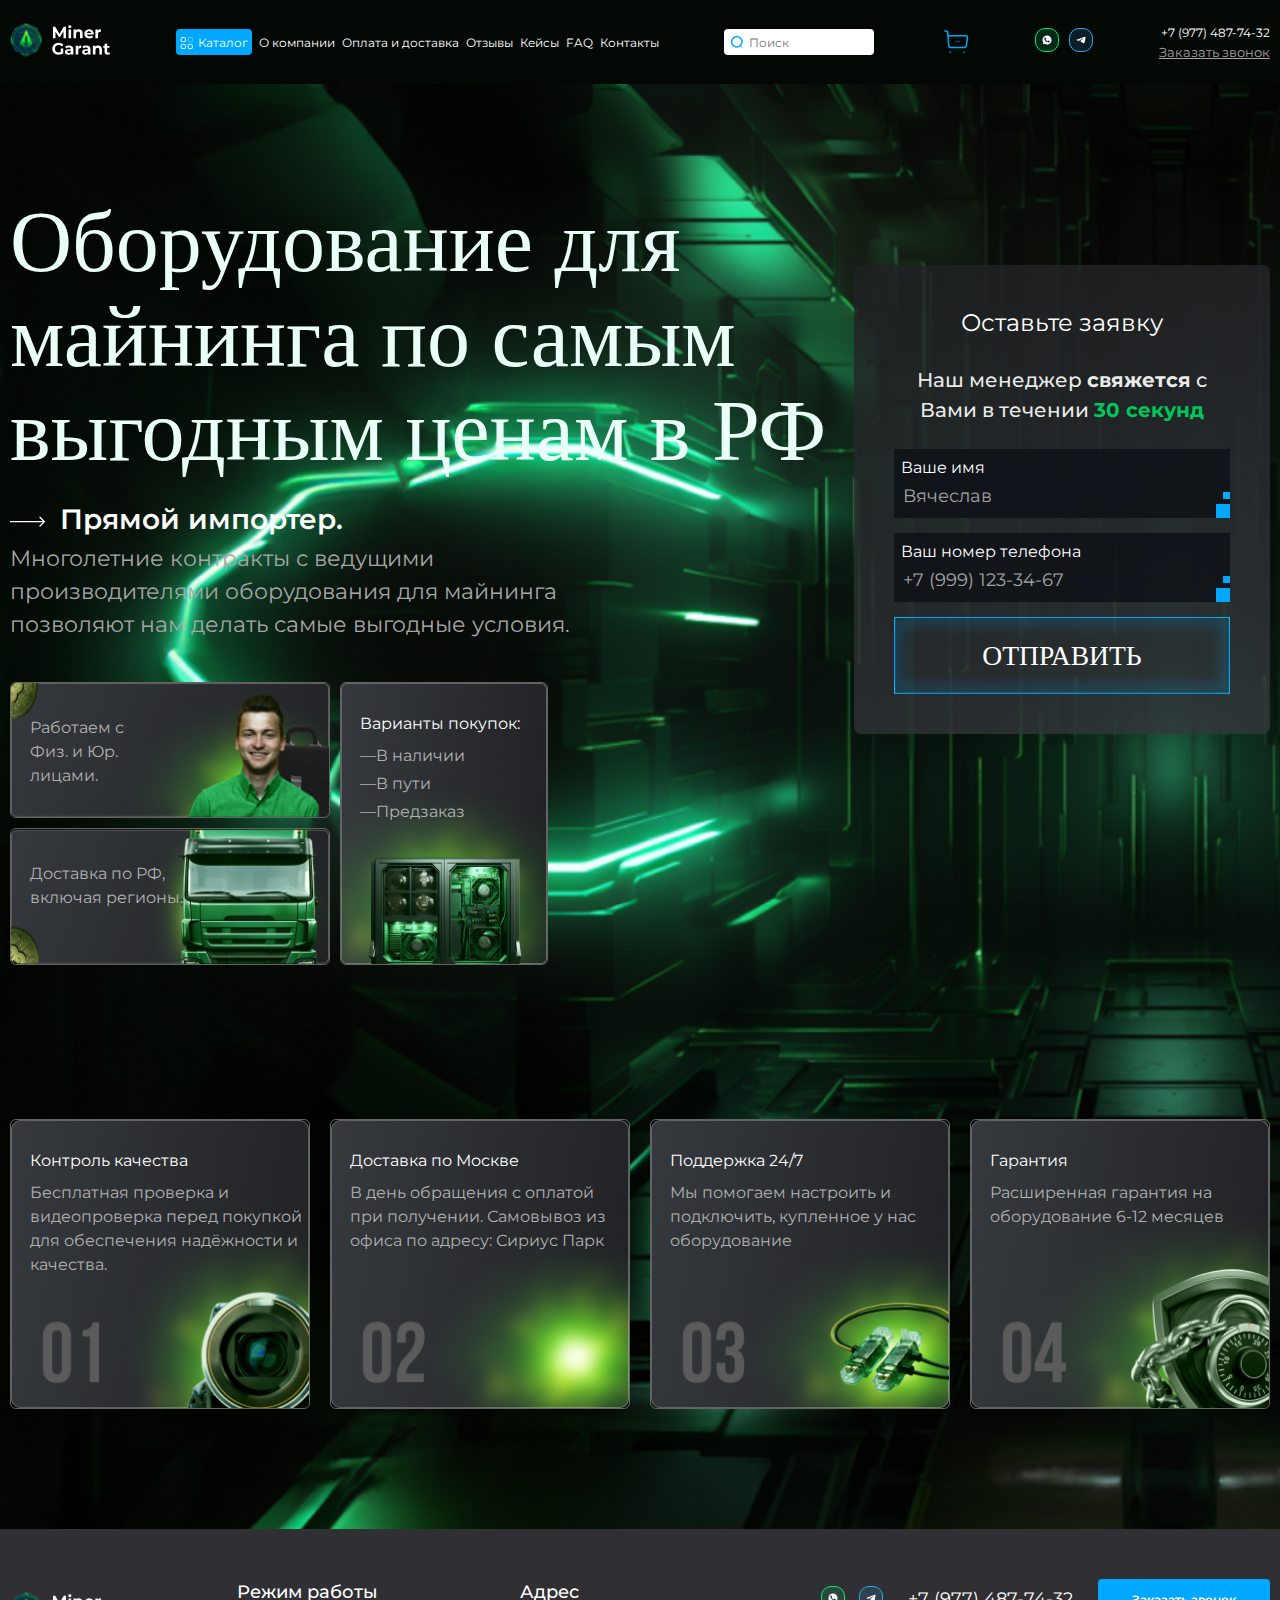
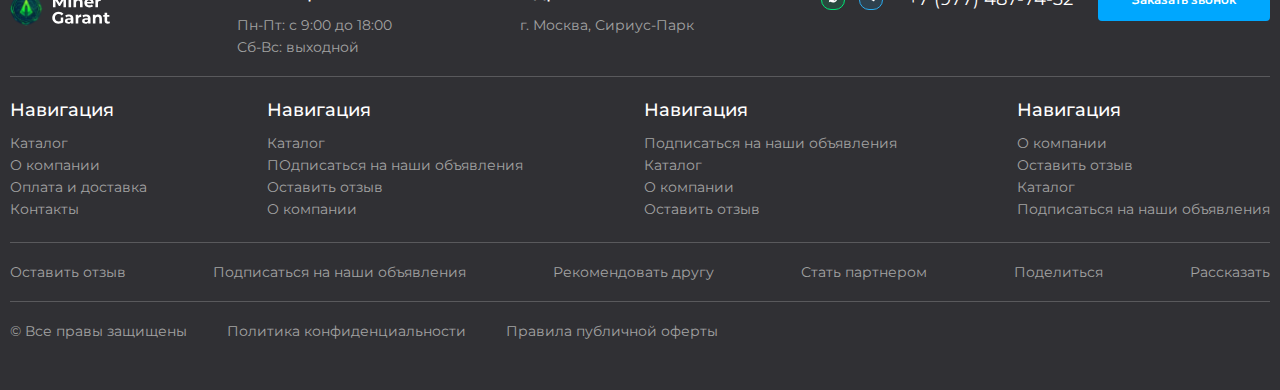
==== commit 588613f6: "Update index.html" ====
--- a/assets/index.html
+++ b/assets/index.html
@@ -640,17 +640,17 @@
                 <div class="product-row__info info-product">
                    <div class="info-product__name">Asic майнер Whatsminer M50 114Th/s</div>
                     <div class="info-product__quantity quantity">
-                        <button class="minus"><img src="image/minus.svg" alt="" width="17" height="1"></button>
+                        <button class="minus" aria-label="Уменишить"><img src="image/minus.svg" alt="" width="17" height="1"></button>
                         <div class="quantity__wrap">
                         <input type="text" value="1" data-max-count="20">
                             <span>шт.</span>
                         </div>
 
-                        <button class="plus"><img src="image/plus.svg" alt="" width="17" height="17"></button>
+                        <button class="plus" aria-label="Уменьшить"><img src="image/plus.svg" alt="" width="17" height="17"></button>
 
                     </div>
                     <div class="info-product__delete">
-                        <button>Удалить</button>
+                        <button aria-label="Удалить">Удалить</button>
                     </div>
 
                 </div>
@@ -670,17 +670,17 @@
                 <div class="product-row__info info-product">
                     <div class="info-product__name">Asic майнер Whatsminer M50 114Th/s</div>
                     <div class="info-product__quantity quantity">
-                        <button class="minus"><img src="image/minus.svg" alt="" width="17" height="1"></button>
+                        <button class="minus" aria-label="Удалить"><img src="image/minus.svg" alt="" width="17" height="1"></button>
                         <div class="quantity__wrap">
                             <input type="text" value="1" data-max-count="20">
                             <span>шт.</span>
                         </div>
 
-                        <button class="plus"><img src="image/plus.svg" alt="" width="17" height="17" ></button>
+                        <button class="plus" aria-label="Прибавить"><img src="image/plus.svg" alt="" width="17" height="17" ></button>
 
                     </div>
                     <div class="info-product__delete">
-                        <button>Удалить</button>
+                        <button aria-label="Удалить">Удалить</button>
                     </div>
 
                 </div>
@@ -701,7 +701,7 @@
              <div class="price-final__sum">1 374 456 ₽</div>
          </div>
             <div class="cart-modal__button">
-             <button><img src="image/zakaz.svg" alt="" width="25" height="24">Оформить заказ</button>
+             <button aria-label="Заказ"><img src="image/zakaz.svg" alt="" width="25" height="24">Оформить заказ</button>
             </div>
         </div>
 
--- a/assets/style.css
+++ b/assets/style.css
@@ -2,45 +2,51 @@
     font-family: Poppins;
     font-style: normal;
     font-weight: 700;
-    src: url(font/Poppins-Bold.woff2) format("woff2"),
-     url(font/Poppins-Bold.woff) format("woff"),
-    url(font/Poppins-Bold.ttf) format("truetype")
+    src: url(fonts/Poppins-Bold.woff2) format("woff2"),
+     url(fonts/Poppins-Bold.woff) format("woff"),
+    url(fonts/Poppins-Bold.ttf) format("truetype")
 }
 
 @font-face {
     font-family:Poppins;
     font-style: normal;
     font-weight: 500;
-    src: url(font/Poppins-Medium.woff2) format("woff2"),
-    url(font/Poppins-Medium.woff) format("woff"),
-    url(font/Poppins-Medium.ttf) format("truetype");
+    src: url(fonts/Poppins-Medium.woff2) format("woff2"),
+    url(fonts/Poppins-Medium.woff) format("woff"),
+    url(fonts/Poppins-Medium.ttf) format("truetype");
 }
 
 @font-face {
     font-family:Poppins;
     font-style: normal;
     font-weight: 400;
-    src: url(font/Poppins-Regular.woff2) format("woff2"),
-    url(font/Poppins-Regular.woff) format("woff"),
-    url(font/Poppins-Regular.ttf) format("truetype");
+    src: url(fonts/Poppins-Regular.woff2) format("woff2"),
+    url(fonts/Poppins-Regular.woff) format("woff"),
+    url(fonts/Poppins-Regular.ttf) format("truetype");
 }
 @font-face {
     font-family:Poppins;
     font-style: normal;
     font-weight:300;
-    src:url(font/Poppins-Light.woff2) format("woff2"),
-    url(font/Poppins-Light.woff) format("woff");
-
-}
-
+    src:url(fonts/Poppins-Light.woff2) format("woff2"),
+    url(fonts/Poppins-Light.woff) format("woff");
+
+}
 
 @font-face {
     font-family: Poppins;
     font-style: normal;
     font-weight: 600;
-    src: url(font/Poppins-SemiBold.woff2) format("woff2"),
-    url(font/Poppins-SemiBold.woff) format("woff"),
-    url(font/Poppins-SemiBold.ttf) format("truetype");
+    src: url(fonts/Poppins-SemiBold.woff2) format("woff2"),
+    url(fonts/Poppins-SemiBold.woff) format("woff"),
+    url(fonts/Poppins-SemiBold.ttf) format("truetype");
+}
+@font-face {
+    font-family: BebasNeue;
+    font-style: normal;
+    font-weight: 400;
+    src: url(fonts/BebasNeue.woff2) format("woff2");
+
 }
 
 :root{
@@ -53,6 +59,11 @@
     --modarformfon:rgba(12, 16, 22, 0.8);
     --headerfon:#040805;
     --blue2:#008DD7;
+    --paleblue:#D9F2FF;
+    --fon:rgba(255, 255, 255, 0.15);
+    --border:#8C8C8C;
+    --palegreen:#E9FFF7;
+    --maintext:#A6A6A6;
 }
 
 body{
@@ -420,12 +431,13 @@
 .menu-horizont__link-blue:hover{
     background: var(--blue2);
 }
+/*
 .menu-horizont__link-blue:before{
     position: relative;
     content: url("image/category.svg");
 padding-left: 2px;
     padding-right: 6px;
-}
+}*/
 
 .header__menu .menu-horizont__link{
     color: var(--white);
@@ -542,7 +554,584 @@
 .header__phone:hover{
     text-decoration: underline;
 }
+.menu-horizont__item{
+    position: relative;
+    display: flex;
+    /* justify-content: center; */
+    align-items: center;
+}
+.dropdown-menu{
+    display: none;
+}
+.dropdown-menu.dropdown-menu_active{
+    display: block;
+    position: absolute;
+    background: var(--white);
+    list-style: none;
+    margin: 0;
+    padding: 20px;
+    min-width: 250px;
+    box-sizing: border-box;
+    top: 50px;
+    left: -1px;
+}
+.dropdown-menu__item{
+padding: 10px;
+    display: flex;
+    justify-content: space-between;
+    border-radius: 5px;
+    margin-bottom: 5px;
+}
+.dropdown-menu__item:hover{
+    background: var(--paleblue);
+}
+.dropdown-menu__link{
+
+    font-size: 12px;
+    font-weight: 400;
+    line-height: 18px;
+    text-align: left;
+    color: var(--black);
+
+}
+.menu-horizont__child-border{
+    border-radius: 10px 0 0 10px!important;
+}
+.border-round{
+    border-radius: 0!important;
+}
+.menu-horizont__child{
+    border-radius: 10px;
+}
+.child-level2{
+    top: 0!important;
+    left: 100% !important;
+    height: 100%;
+    background: url("image/line.svg") left center no-repeat var(--white)!important;
+    border-radius: 0 10px 10px 0;
+}
+.menu-horizont__item-blue{
+    display: inline-block;
+
+    background: var(--blue);
+    padding: 4px;
+    border-radius: 4px;
+}
+.menu-horizont__open{
+    vertical-align: middle;
+    /* width: 14px; */
+    display: inline-flex;
+    margin-right: 0;
+    margin-bottom: 1px;
+}
+.child-level3{
+    top: 0!important;
+    left: 100%!important;
+    height: 100%;
+    background: url("image/line.svg") left center no-repeat var(--white)!important;
+    border-radius: 0 10px 10px 0;
+}
+
+.mobile-content__content .menu-column__item-blue:before{
+    content: url("image/categorym.svg") !important;
+    vertical-align: middle;
+    padding-left: 6px;
+    padding-top:10px;
+    position: absolute;
+}
+.mobile-content__content .menu-column__open-m{
+    padding-right: 6px;
+    padding-top: 3px;
+}
+.mobile-content__content .menu-column__item-blue a{
+padding-left: 30px;
+}
+.mobile-content__content .menu-column__wrap{
+    display: flex;
+    align-items: center;
+    justify-content: space-between;
+}
+.menu-column__child.dropdown-menu_active{
+    position: relative!important;
+background: var(--blue);
+    top: 0;
+}
+.mobile-content__content .menu-column__child{
+    padding: 5px;
+}
+.mobile-content__content .dropdown-menu__item{
+    background: var(--fon);
+}
+.mobile-content__content  .dropdown-menu__link{
+    padding-left: 0!important;
+}
+.menu-column__item-open .menu-column__open-m img{
+    transform: rotate(180deg);
+}
+.menu-column__item-open .menu-column__link{
+padding-bottom: 0;
+}
+.mobile-content__content .menu-column__open-level2{
+    display: flex;
+    justify-content: center;
+    align-items: center;
+}
+.mobile-content__content  .menu-column__child-border .dropdown-menu__item-border .menu-column__open-level2 img{
+    transform: rotate(180deg);
+}
+.mobile-content__content  .border-round .dropdown-menu__item-border .menu-column__open-level3 img{
+    transform: rotate(180deg);
+}
+.mobile-content__content .dropdown-menu .child-level2, .mobile-content__content .dropdown-menu .child-level3{
+    position: relative;
+    top: 0 !important;
+    left: 0 !important;
+    background: transparent!important;
+    padding: 0;
+}
+.mobile-content__content .dropdown-menu .child-level2 .dropdown-menu__item{
+    background: transparent!important;
+    margin: 0;
+}
+.mobile-content__content .dropdown-menu__wrap{
+    display: flex;
+    width: 100%;
+    justify-content: space-between;
+}
+.mobile-content__content .dropdown-menu__item{
+    display: block;
+}
+.mobile-content__content .dropdown-menu__item-border > .dropdown-menu__wrap{
+border-bottom: 1px solid rgba(255, 255, 255, 0.15);
+    padding-bottom: 5px;
+}
+.mobile-content__content .child-level3.dropdown-menu_active .dropdown-menu__item:nth-child(1){
+padding-top: 5px!important;
+}
+.mobile-content__content .child-level2.dropdown-menu_active .dropdown-menu__item{
+    padding-bottom: 15px;
+    padding-top: 0;
+    padding-right: 0;
+}
+.mobile-content__content .child-level2.dropdown-menu_active .dropdown-menu__item:last-child{
+    padding-bottom: 0;
+}
+.mobile-content__content .child-level2 .dropdown-menu__item-border{
+    padding-bottom: 10px!important;
+    border-bottom: 1px solid rgba(255, 255, 255, 0.15);
+    margin-bottom: 15px!important;
+}
+.mobile-content__content  .menu-column__item-blue{
+    border-radius: 10px;
+}
+.mobile-content__content .child-level2.border-round .dropdown-menu__wrap{
+    padding-top: 10px;
+    padding-bottom: 10px;
+}
+
+
+.cart-modal__top{
+    display: flex;
+    align-items: center;
+}
+.cart-modal__catalog{
+    background:var(--blue);
+    display: flex;
+    align-items: center;
+    border-radius: 5.4px;
+    padding: 5.4px 16.1px;
+    margin-right: 30px;
+}
+.cart-modal__catalog:hover{
+    background: var(--blue2);
+}
+.cart-modal__catalog a{
+
+    font-size: 18.91px;
+    font-weight: 400;
+    line-height: 28.36px;
+    color: var(--white);
+    display: flex;
+    justify-content: center;
+    align-items: center;
+
+
+}
+.cart-modal__catalog img{
+    margin-right: 6.75px;
+}
+
+.cart-modal__title{
+
+    font-size: 30px;
+    font-weight: 600;
+    line-height: 42px;
+    text-align: left;
+    color: var(--black);
+    margin: 0;
+
+}
+#modal-cart{
+    padding: 50px 60px 50px 64px;
+}
+.cart-modal__top{
+    margin-bottom: 5px;
+}
+.product-row{
+    display: flex;
+    padding-bottom: 35px;
+    padding-top: 30px;
+    border-bottom: 1px solid var(--border);
+    flex-wrap: wrap;
+}
+.product-row__delete{
+    display: flex;
+    justify-content: center;
+    align-items: center;
+    margin-right: 6px;
+}
+.product-row__delete button{
+    background: transparent;
+    border: none;
+    padding: 0;
+    margin: 0;
+}
+.product-row__image{
+    margin-right: 30px;
+    display: flex;
+    text-align: center;
+    justify-content: center;
+}
+.info-product__name{
+  color: var(--black);
+    font-size: 16px;
+    font-weight: 400;
+    line-height: 24px;
+    text-align: left;
+    margin-bottom: 10px;
+
+}
+.quantity{
+    display: flex;
+    margin-bottom: 25px;
+}
+.quantity button{
+    display: flex;
+    justify-content: center;
+    align-items: center;
+    margin: 0;
+    padding: 0;
+    border: none;
+    background: transparent;
+}
+.quantity__wrap input{
+
+    font-size: 16px;
+    font-weight: 600;
+    line-height: 24px;
+    text-align: center;
+    border: none;
+    background: transparent;
+    margin: 0;
+    padding:0;
+    width: 10px;
+
+
+}
+.quantity__wrap{
+    font-size: 16px;
+    font-weight: 600;
+    line-height: 24px;
+    color: var(--black);
+}
+.quantity__wrap{
+    border-bottom: 1px solid var(--blue);
+    margin-right: 10px;
+    margin-left: 10px;
+}
+.info-product__delete button{
+    background: transparent;
+    border: none;
+    padding: 0;
+    margin: 0;
+    color: var(--blue);
+    font-size: 14px;
+    font-weight: 400;
+    line-height: 19.6px;
+    text-align: left;
+
+}
+.product-row__info{
+    margin-right: 48px;
+}
+.product-row__price{
+    margin-right: 87px;
+}
+.text-column__title{
+    color: var(--black);
+    font-size: 16px;
+    font-weight: 400;
+    line-height: 24px;
+    text-align: left;
+    margin-bottom: 12px;
+
+}
+.text-column__text{
+    color: var(--black);
+    font-size: 20px;
+    font-weight: 600;
+    line-height: 22px;
+    text-align: left;
+
+}
+
+.cart-modal__bottom{
+    display: flex;
+    align-items: center;
+    justify-content: space-between;
+    margin-top: 30px;
+}
+.price-final{
+    display: flex;
+    flex-wrap: wrap;
+}
+.price-final__text{
+   color:var(--black);
+    font-size: 20px;
+    font-weight: 500;
+    line-height: 30px;
+    text-align: left;
+    margin-right: 47px;
+
+}
+.price-final__sum{
+    color:var(--black);
+    font-size: 20px;
+    font-weight: 600;
+    line-height: 28px;
+    text-align: right;
+
+}
+.cart-modal__button button{
+    display: flex;
+    justify-content: center;
+    align-items: center;
+    background: var(--blue);
+    color: var(--white);
+    font-size: 16px;
+    font-weight: 600;
+    line-height: 24px;
+    text-align: left;
+    padding: 19px 48px;
+    border-radius: 4px;
+    border: none;
+    margin: 0;
+
+}
+.cart-modal__button button:hover{
+    background: var(--blue2);
+}
+.cart-modal__button img{
+    margin-right: 5px;
+}
+.info-product__delete button:hover{
+   color: var(--blue2);
+}
+
+.main-block{
+    background: url("image/mainfon.png") center center no-repeat;
+    background-size: cover;
+    padding-top: 111px;
+    padding-bottom: 120px;
+}
+.main-block__title h1{
+    font-family: BebasNeue;
+    font-size: 86px;
+    font-weight: 400;
+    line-height: 94.6px;
+    text-align: left;
+    color: var(--palegreen);
+    margin-top: 0;
+    margin-bottom: 20px;
+
+}
+.main-block__text{
+    max-width: 610px;
+}
+.text-block__title{
+    color: var(--white);
+    font-size: 27.5px;
+    font-weight: 600;
+    line-height: 41.25px;
+    text-align: left;
+
+}
+.text-block__title:before{
+    position: relative;
+    content: url("image/arrowmain.svg");
+    vertical-align: middle;
+    top: -4px;
+    margin-right: 13.7px;
+}
+.text-block__text{
+   color: var(--maintext);
+    font-size: 22px;
+    font-weight: 400;
+    line-height: 33px;
+    text-align: left;
+
+}
+.main-block__colums{
+    margin-top: 40.75px;
+    display: flex;
+    gap: 10px;
+}
+.colums{
+    gap: 10px;
+    display: flex;
+    flex-direction: column;
+}
+.block-image{
+    display: flex;
+    justify-content: space-between;
+    max-width: 320px;
+    height: 100%;
+    position: relative;
+}
+.block-image__img{
+
+}
+.block-image__image{
+    border: 1px solid #636363;
+    border-radius: 6px;
+}
+.block-image__image img{
+    width: 100%;
+    height: 100%;
+}
+.block-image__text{
+   color: #B1B1B1;
+    font-size: 16px;
+    font-weight: 400;
+    line-height: 24px;
+    text-align: left;
+    display: flex;
+    justify-content: center;
+    align-items: center;
+    position: absolute;
+    left: 20px;
+    top: 25%;
+
+}
+.block-image-column .block-image__text {
+    display: flex;
+    flex-direction: column;
+    top: 30px;
+    align-items: flex-start;
+}
+.block-image__title{
+    color: var(--white);
+    font-size: 16px;
+    font-weight: 400;
+    line-height: 24px;
+    text-align: left;
+    margin-bottom: 8px;
+
+}
+.block-image__list div{
+    margin-bottom: 4px;
+}
+.list{
+    display: flex;
+    gap: 20px;
+    justify-content: space-between;
+    margin-top: 154px;
+}
+.form-block{
+    background: linear-gradient(159.62deg, rgba(29, 30, 33, 0.8) -9.85%, rgba(54, 58, 62, 0.8) 108.97%);
+
+    max-width: 416px;
+    padding: 40px;
+    box-sizing: border-box;
+    border-radius: 6.8px;
+}
+.form-block__title{
+   color: var(--white);
+    font-size: 24px;
+    font-weight: 400;
+    line-height: 36px;
+    text-align: center;
+    margin: 0;
+    margin-bottom: 24px;
+
+
+}
+.form-main .form__group{
+    max-width: 336px;
+
+}
+.form-block__text{
+    color:#EAEAEA;
+    font-size: 20px;
+    font-weight: 500;
+    line-height: 30px;
+    text-align: center;
+    margin-bottom: 24px;
+    max-width: 336px;
+    margin-left: auto;
+    margin-right: auto;
+
+}
+.main-block__row{
+    display: flex;
+    justify-content: space-between;
+}
+.main-block__right{
+    padding-top: 70px;
+}
+.form-block__text-bold{
+    font-weight: bold;
+}
+.form-block__text-green{
+    color: var(--green);
+}
+.form__input-main{
+
+    font-family: Bebas Neue;
+    font-size: 27.58px;
+    font-weight: 400;
+    line-height: 33.09px;
+    text-align: center;
+    text-transform: uppercase;
+    height: 77px;
+    color: var(--white);
+    background: url("image/foninput.svg") center center no-repeat;
+
+
+
+}
+.form__input-main::placeholder{
+    box-shadow: 0px 0px 18.38px 0px #00A7FE;
+}
+@media (max-width: 1400px) {
+    .product-row {
+
+        padding-bottom: 10px;
+        padding-top: 10px;
+
+    }
+    #modal-cart {
+        padding: 30px;
+    }
+    .cart-modal__button button {
+        padding: 10px 20px;
+        min-width: max-content;
+    }
+}
 @media (max-width: 1280px) {
+    .menu-horizont__item:not(:last-child) {
+        margin-right: 7px;
+    }
     .container{
         padding-left: 10px;
         padding-right: 10px;
@@ -569,6 +1158,10 @@
     }
 }
 @media (max-width: 960px) {
+    .quantity {
+
+        margin-bottom: 5px;
+    }
 .header__menu{
     display: none;
 }
@@ -577,6 +1170,17 @@
     }
     .header__mobile{
         display: block;
+    }
+    .cart-modal__bottom{
+        flex-direction: column;
+        gap: 5px;
+        align-items: flex-start;
+    }
+    .text-column__title{
+        margin-bottom: 3px;
+    }
+    #modal-cart {
+        padding: 10px;
     }
 
 }
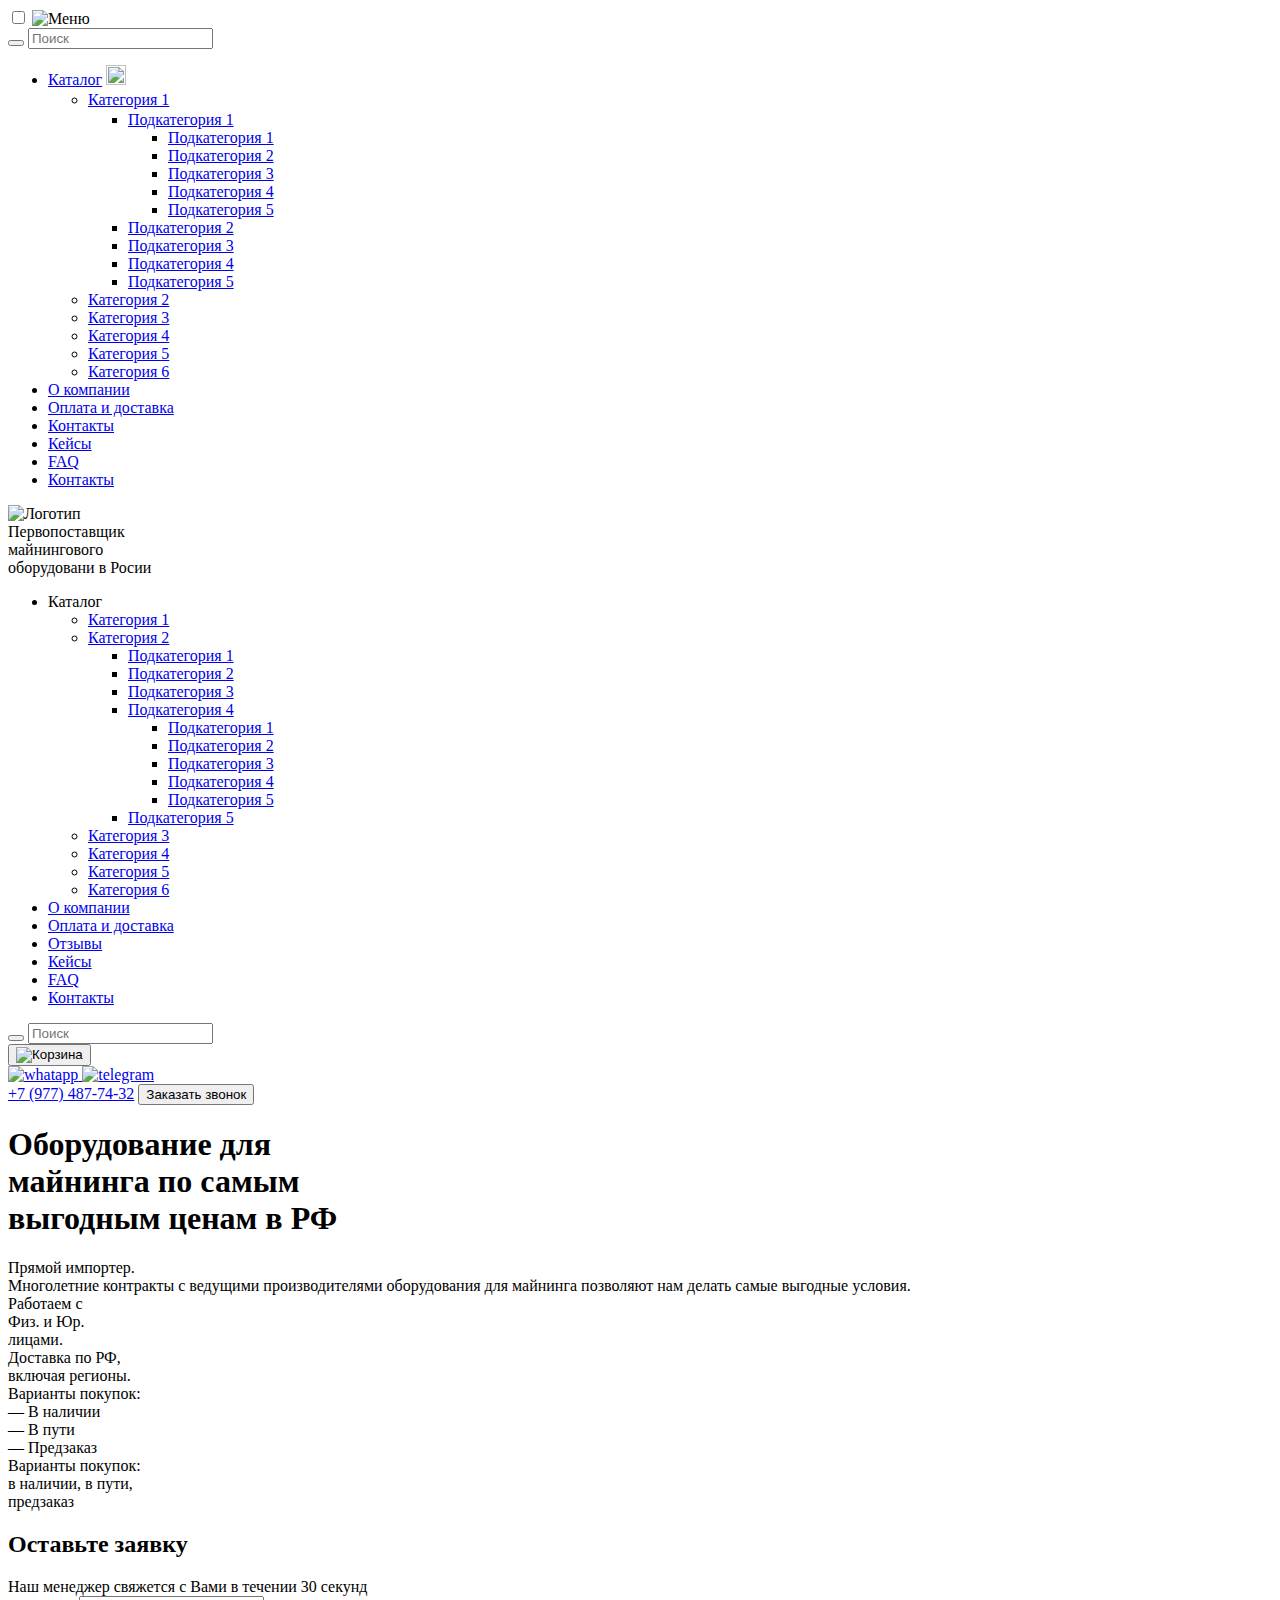
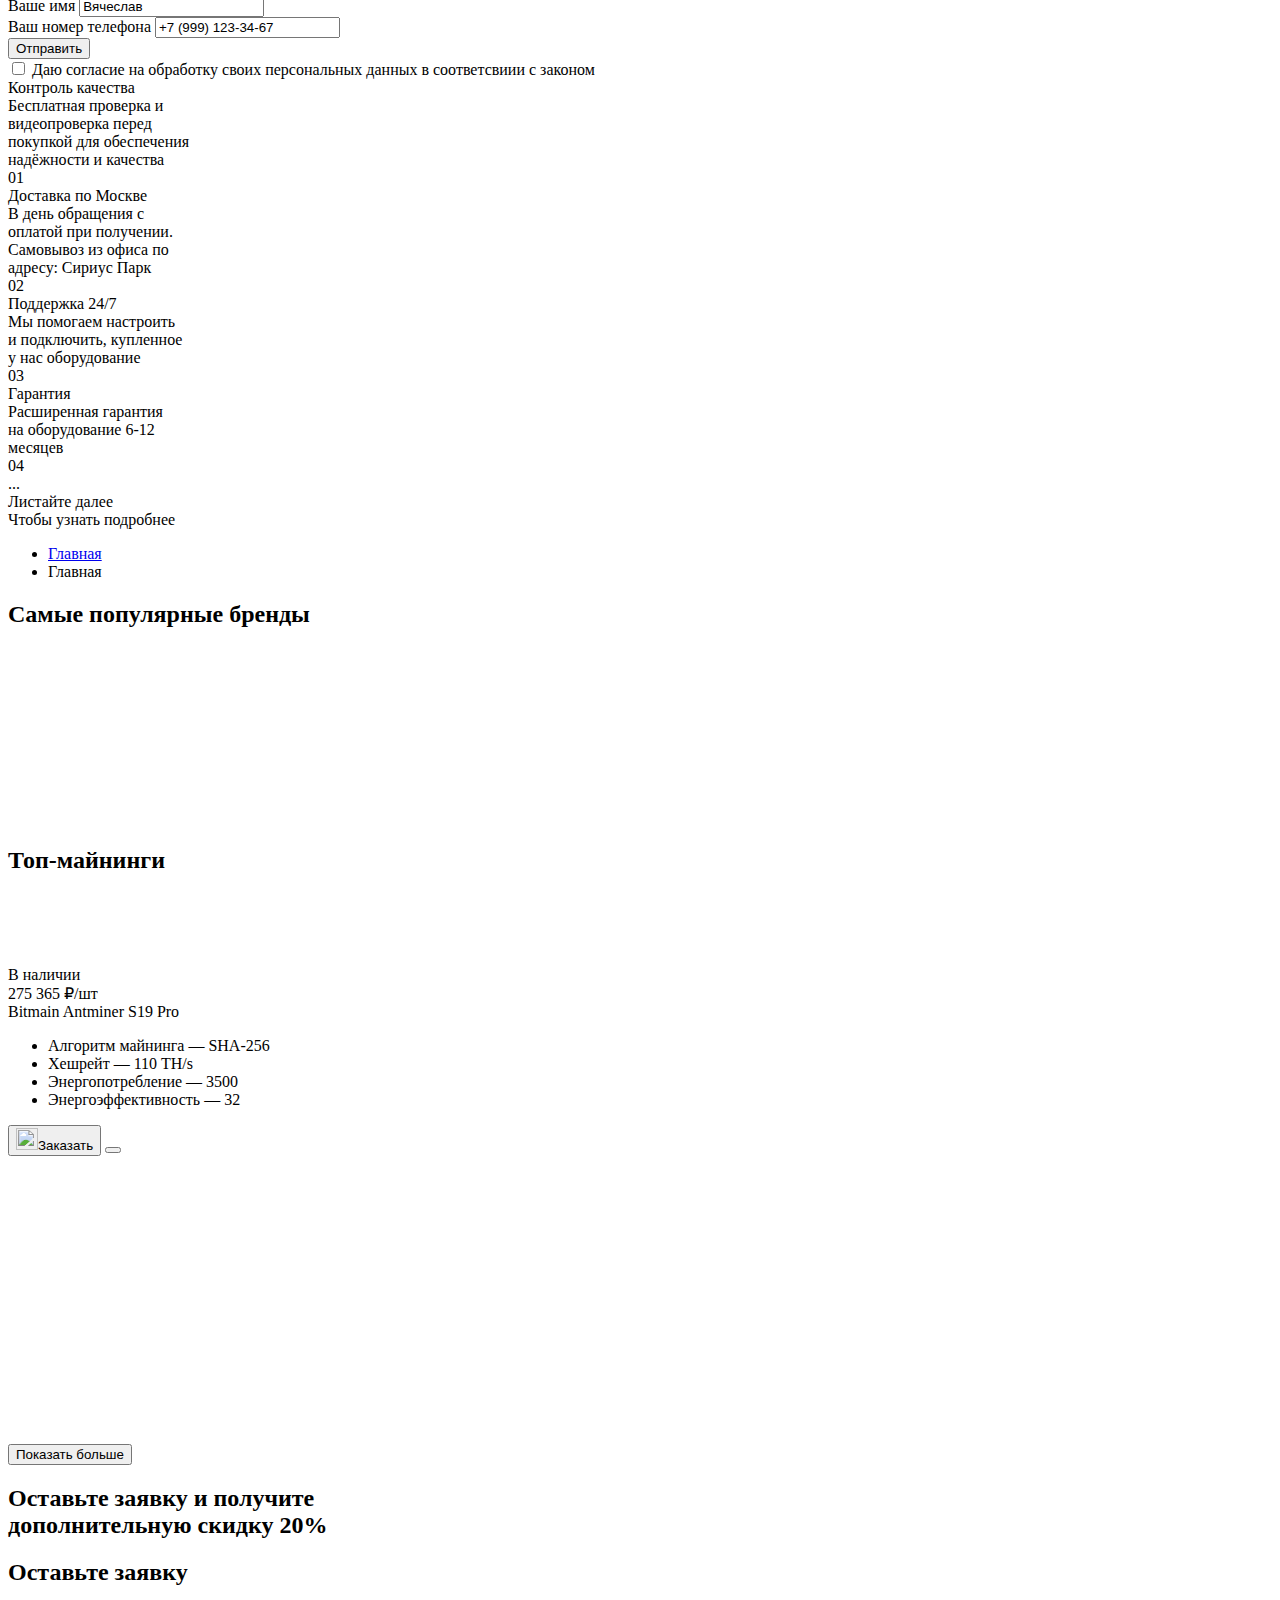
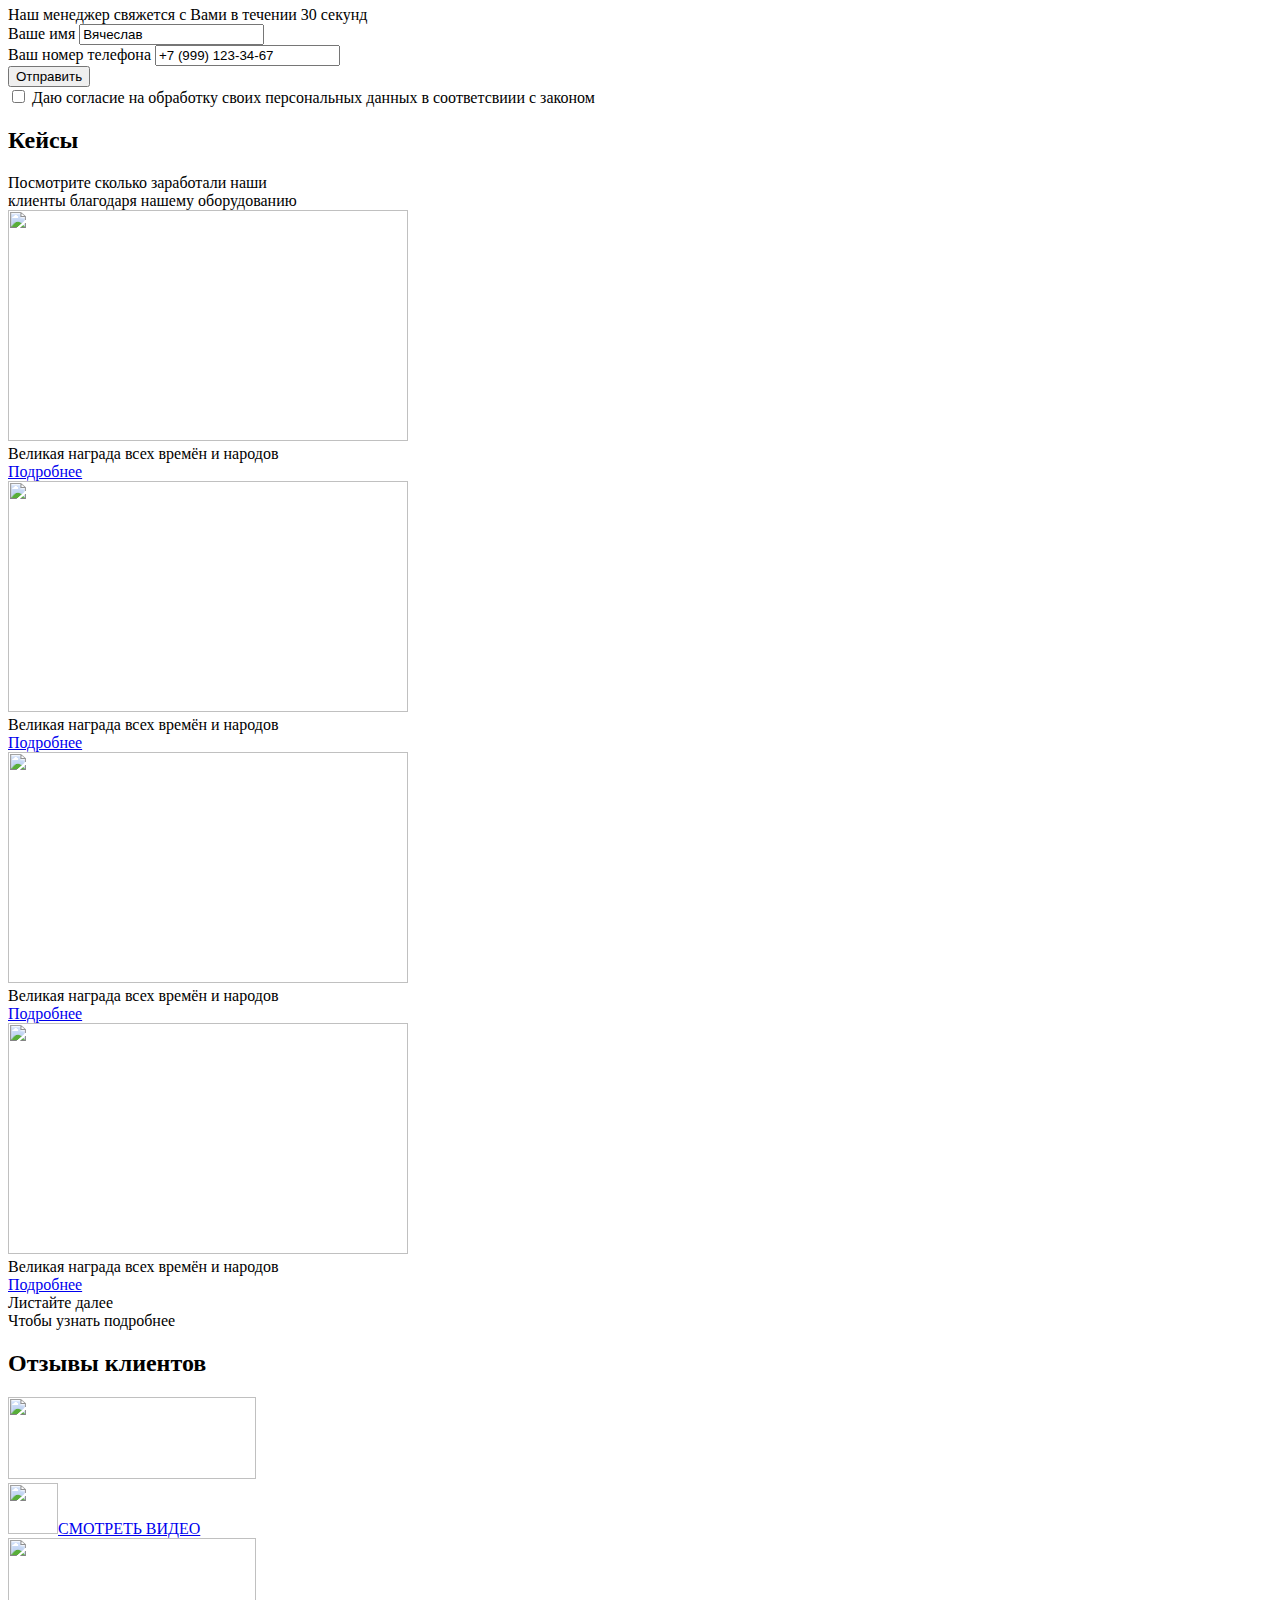
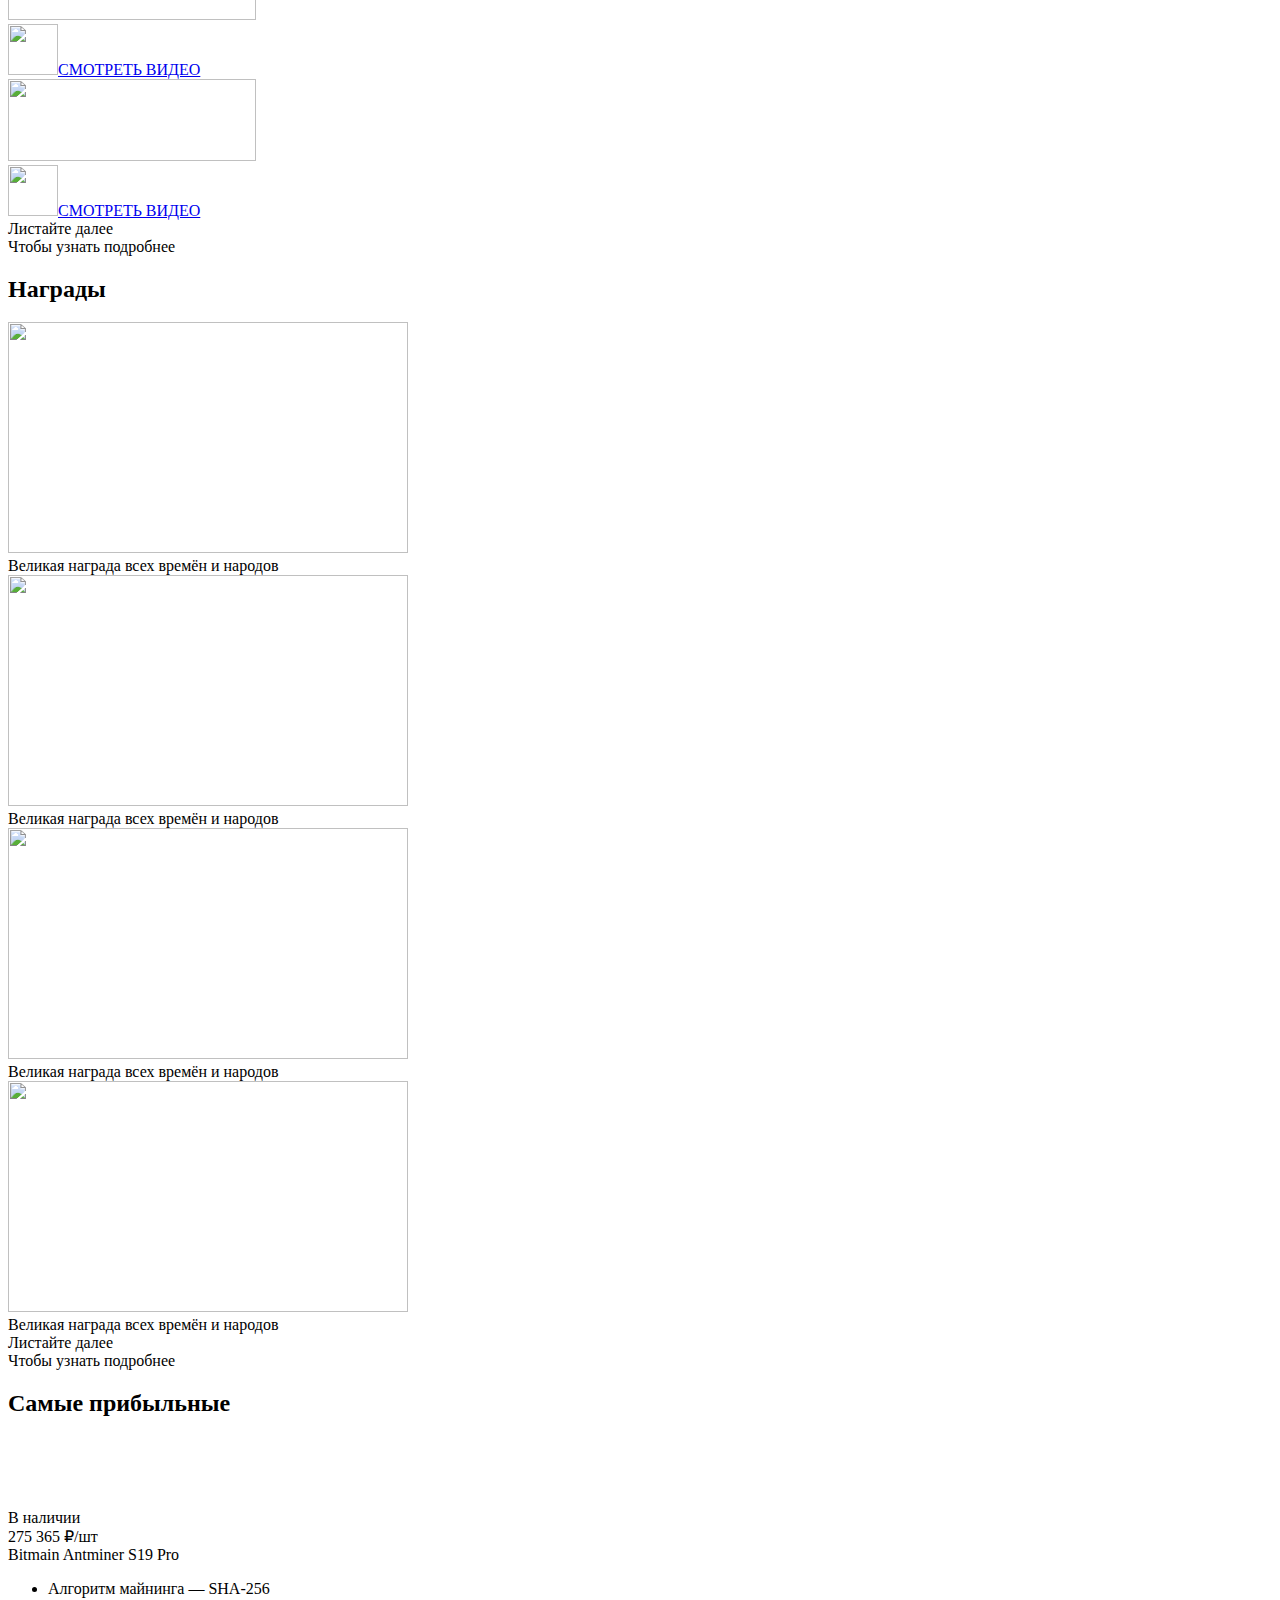
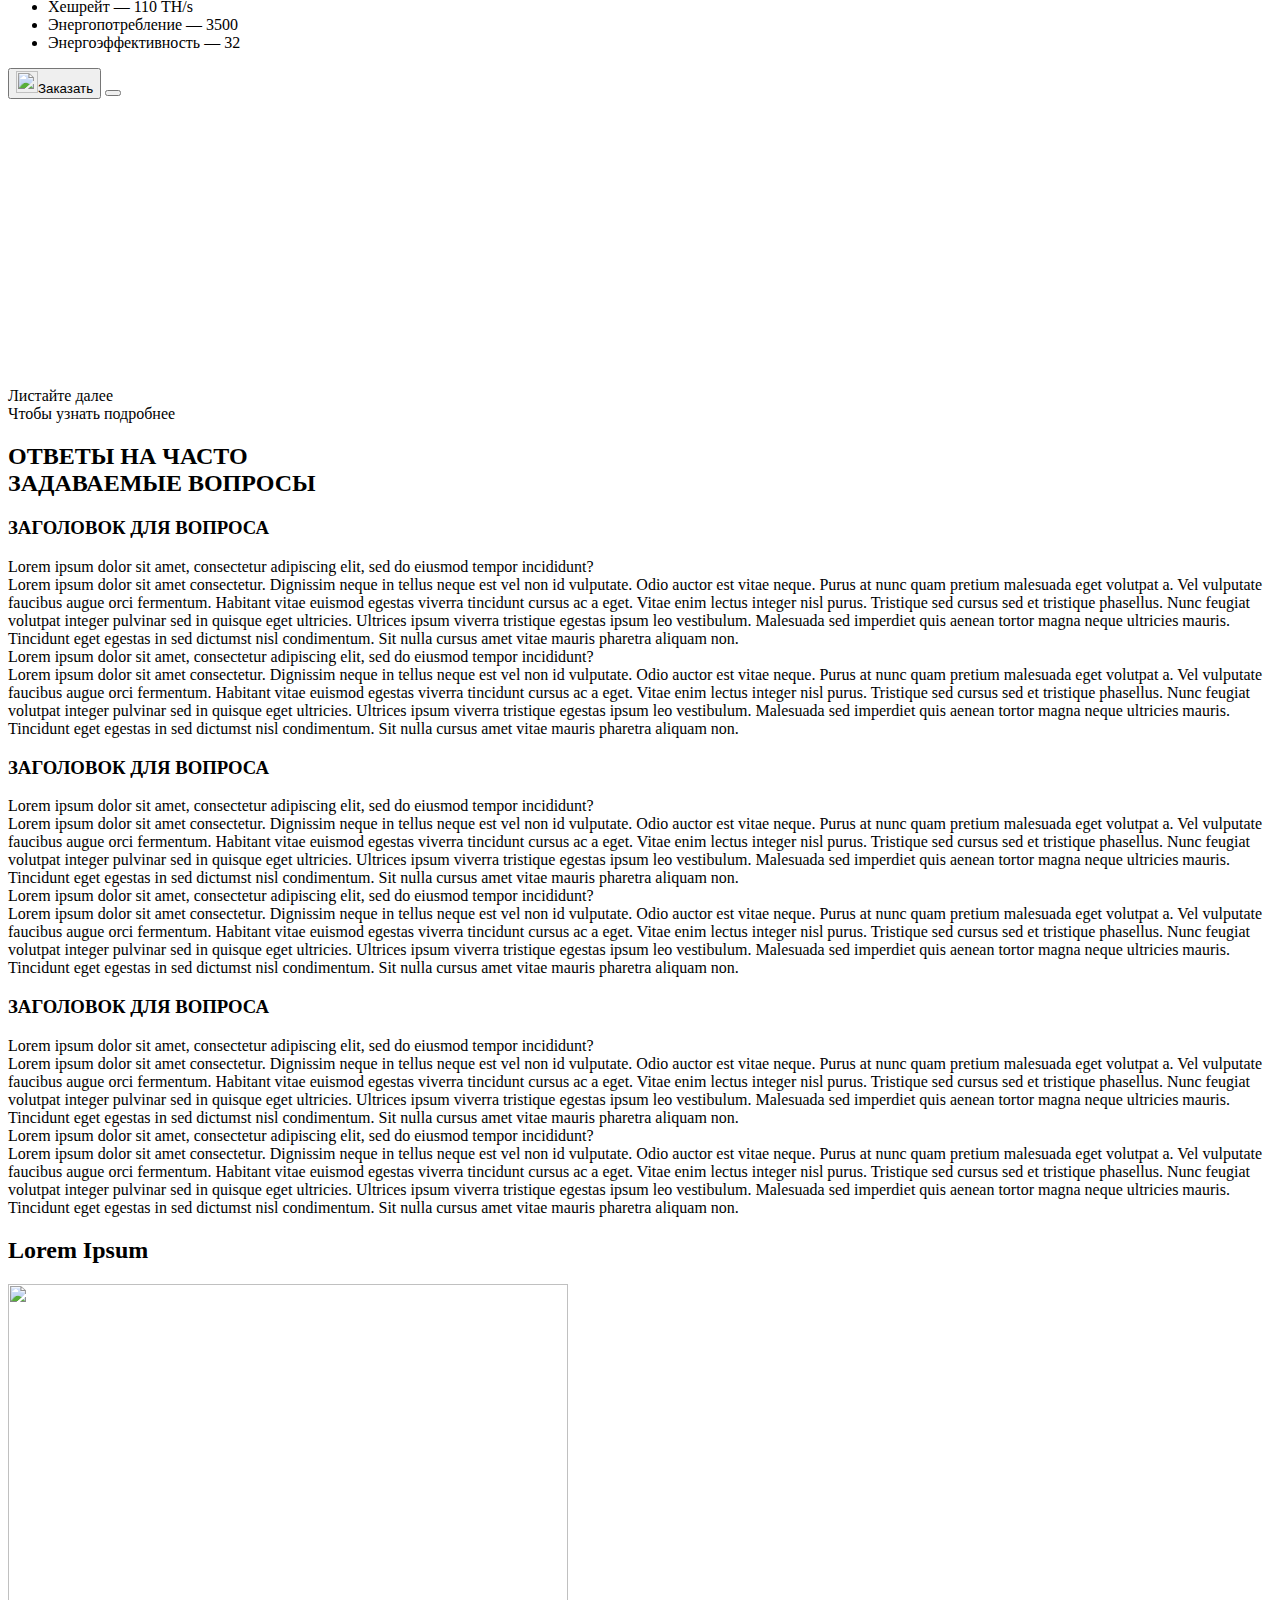
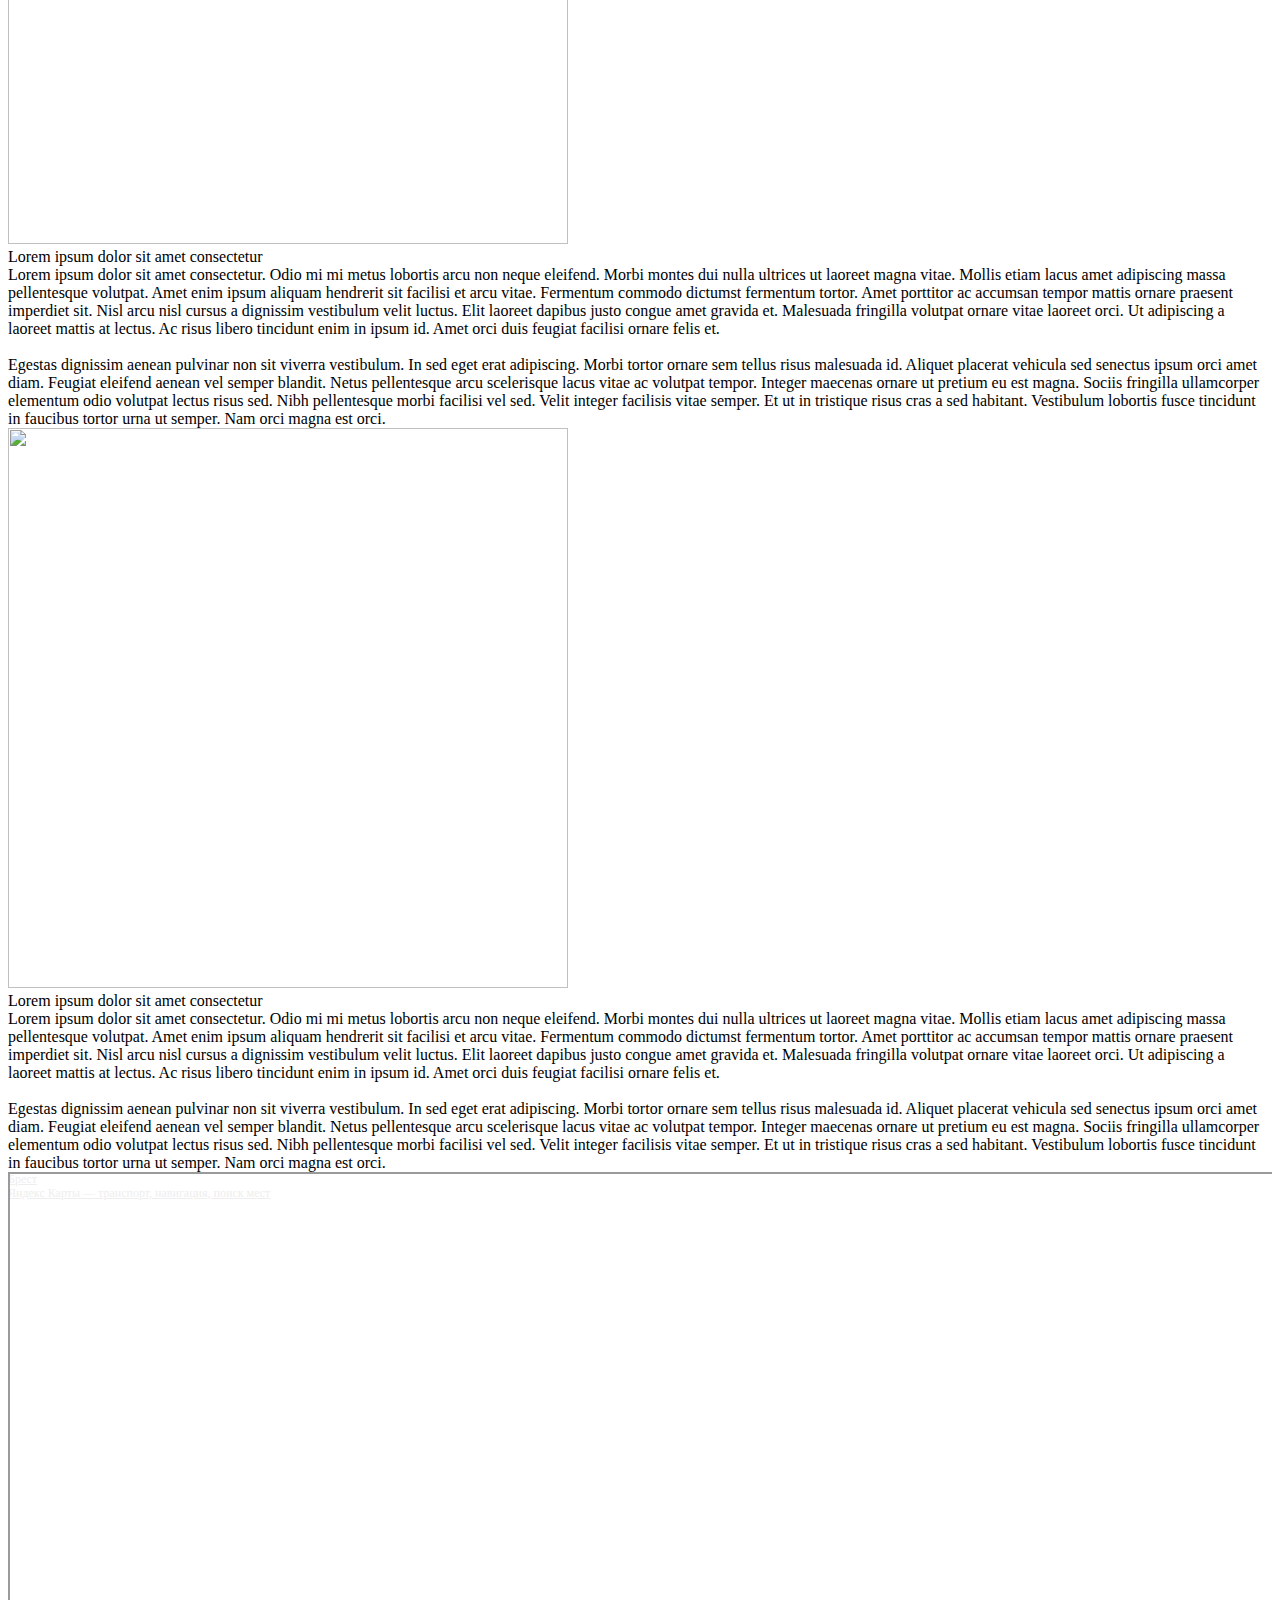
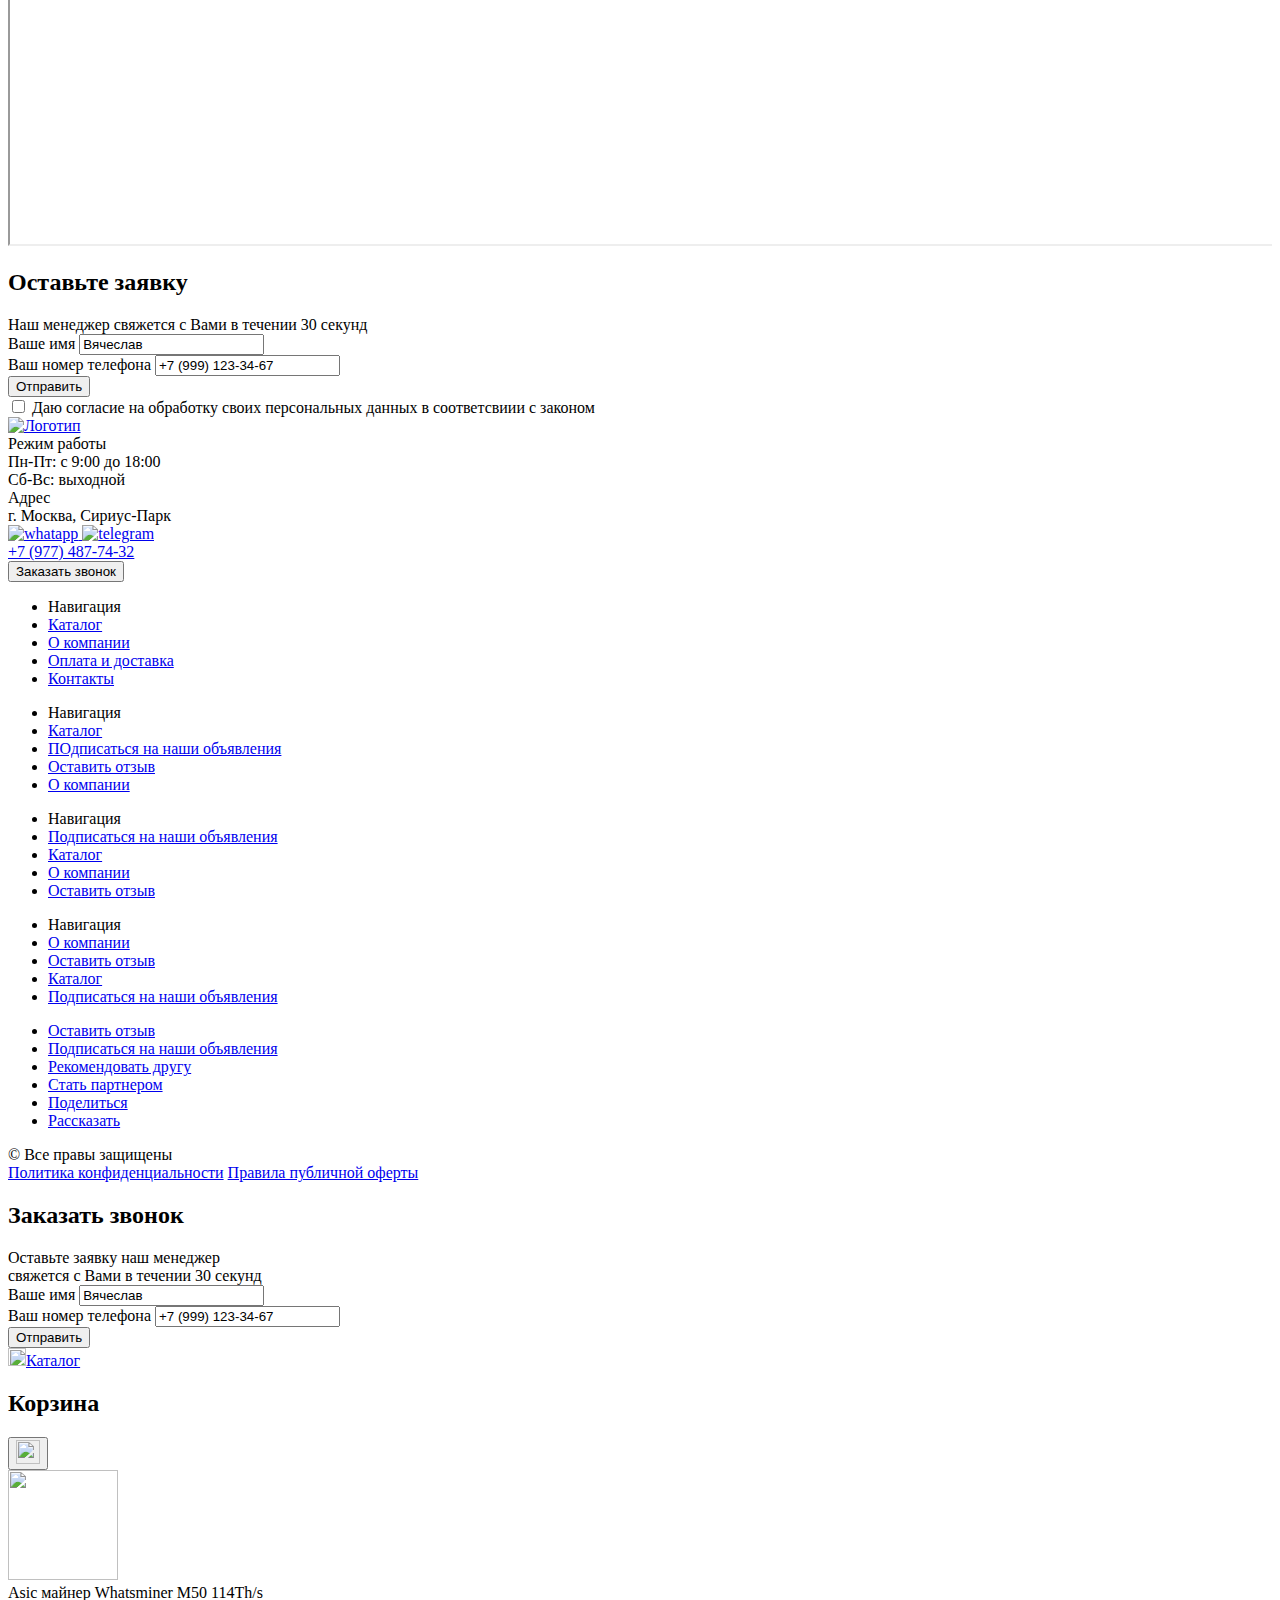
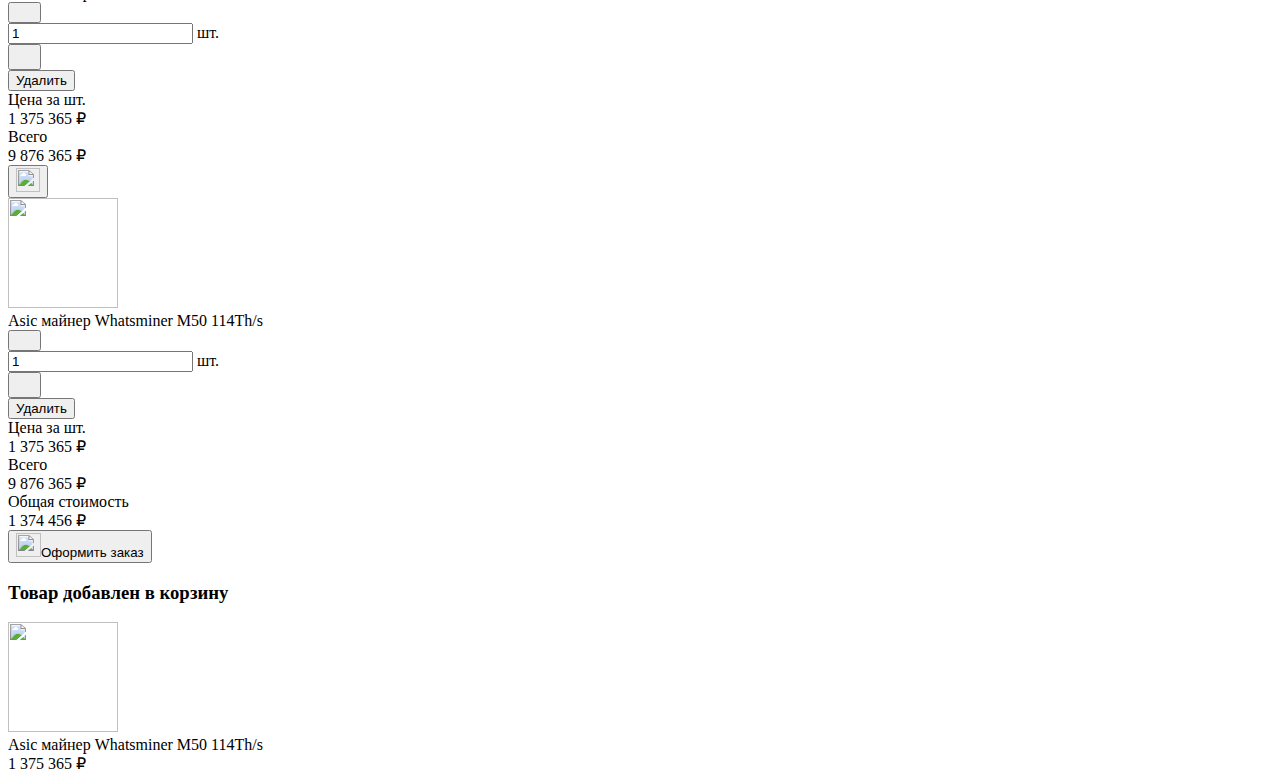
==== commit 97089855: "Add files via upload" ====
--- a/assets/index.html
+++ b/assets/index.html
@@ -1,718 +1,1370 @@
-<!DOCTYPE html>
-<html lang="ru">
-<head>
-    <meta charset="utf-8">
-    <title>Главная</title>
-    <meta name="description" content="Описание">
-    <meta name="viewport" content="width=device-width, initial-scale=1.0">
-
-    <link rel="stylesheet" href="style.css">
-    <link rel="preconnect" href="https://fonts.googleapis.com">
-    <link rel="preconnect" href="https://fonts.gstatic.com" crossorigin>
-    <link href="https://fonts.googleapis.com/css2?family=Montserrat:ital,wght@0,100..900;1,100..900&display=swap" rel="stylesheet">
-    </head>
-<body>
-<header class="header">
-    <div class="header__container container">
-        <div class="header__mobile mobile-content">
-            <input type="checkbox" id="burger-checkbox" class="mobile-content__checkbox">
-            <label for="burger-checkbox" class="mobile-content__burger"><img src="image/menu.svg" alt="Меню" width="24" height="25"></label>
-            <div class="mobile-content__content">
-                <div class="mobile-content__search search-form">
-                    <button type="button" class="search-form__button" aria-label="Поиск"></button>
-                    <input type="text" name="search" value="" placeholder="Поиск" class="search-form__input" >
-
-                </div>
-                <ul class="mobile-content__menu menu-column">
-
-                    <li class="menu-column__item menu-column__item-blue">
-                        <span class="menu-column__wrap">
-                        <a class="menu-column__link " href="/">Каталог</a>
-                        <span class="menu-column__open-m">
-						<img src="image/arrowUp2020.svg" loading="lazy" width="20" height="20" alt="">
-					 </span>
-                        </span>
-                        <ul class="menu-column__child dropdown-menu">
-                            <li class="dropdown-menu__item">
-                                 <span class="dropdown-menu__wrap">
-                                <a class="dropdown-menu__link" href="/">  Категория 1</a>
-                                <span class="menu-column__open-level2">
-						<img src="image/arrow-up.svg" loading="lazy" width="16" height="16" alt="">
-					    </span></span>
-                                <ul class="dropdown-menu child-level2">
-                                    <li class="dropdown-menu__item">
-
-
-                                        <span class="dropdown-menu__wrap">
-                                <a class="dropdown-menu__link" href="/">   Подкатегория 1</a>
-                                <span class="menu-column__open-level3">
-						<img src="image/arrow-up.svg" loading="lazy" width="16" height="16" alt="">
-					    </span></span>
-
-
-
-                                        <ul class="dropdown-menu child-level3">
-                                            <li class="dropdown-menu__item">
-
-                                                <a href="/" class="dropdown-menu__link">
-                                                    Подкатегория 1
-                                                </a>
-
-                                            </li>
-                                            <li class="dropdown-menu__item">
-
-                                                <a href="/" class="dropdown-menu__link">
-                                                    Подкатегория 2
-                                                </a>
-
-                                            </li>
-                                            <li class="dropdown-menu__item">
-
-                                                <a href="/" class="dropdown-menu__link">
-                                                    Подкатегория 3
-                                                </a>
-
-                                            </li>
-                                            <li class="dropdown-menu__item">
-
-                                                <a href="/" class="dropdown-menu__link">
-                                                    Подкатегория 4
-                                                </a>
-
-                                            </li>
-                                            <li class="dropdown-menu__item">
-
-                                                <a href="/" class="dropdown-menu__link">
-                                                    Подкатегория 5
-                                                </a>
-
-                                            </li>
-                                        </ul>
-                                    </li>
-                                    <li class="dropdown-menu__item">
-
-                                        <a href="/" class="dropdown-menu__link">
-                                            Подкатегория 2
-                                        </a>
-
-                                    </li>
-                                    <li class="dropdown-menu__item">
-
-                                        <a href="/" class="dropdown-menu__link">
-                                            Подкатегория 3
-                                        </a>
-
-                                    </li>
-                                    <li class="dropdown-menu__item">
-                                        <a href="/" class="dropdown-menu__link">
-                                            Подкатегория 4
-                                        </a>
-                                    </li>
-                                    <li class="dropdown-menu__item">
-
-                                        <a href="/" class="dropdown-menu__link">
-                                            Подкатегория 5
-                                        </a>
-
-                                    </li>
-
-                                </ul>
-                            </li>
-                            <li class="dropdown-menu__item">
-
-                                <a href="/" class="dropdown-menu__link">
-                                    Категория 2
-                                </a>
-
-                            </li>
-
-
-                            <li class="dropdown-menu__item">
-                                <a href="/" class="dropdown-menu__link">
-                                    Категория 3
-                                </a>
-                            </li>
-                            <li class="dropdown-menu__item">
-                                <a href="/" class="dropdown-menu__link">
-                                    Категория 4
-                                </a>
-                            </li>
-                            <li class="dropdown-menu__item">
-                                <a href="/" class="dropdown-menu__link">
-                                    Категория 5
-                                </a>
-                            </li>
-                            <li class="dropdown-menu__item">
-                                <a href="/" class="dropdown-menu__link">
-                                    Категория 6
-                                </a>
-                            </li>
-                        </ul>
-                    </li>
-                    <li class="menu-column__item">
-                        <a class="menu-column__link" href="/">О компании</a>
-                    </li>
-                    <li class="menu-column__item">
-                        <a class="menu-column__link" href="/">Оплата и доставка</a>
-                    </li>
-                    <li class="menu-column__item">
-                        <a class="menu-column__link" href="/">Контакты</a>
-                    </li>
-                    <li class="menu-column__item">
-                        <a class="menu-column__link" href="/">Кейсы</a>
-                    </li>
-                    <li class="menu-column__item">
-                        <a class="menu-column__link" href="/">FAQ</a>
-                    </li>
-                    <li class="menu-column__item">
-                        <a class="menu-column__link" href="/">Контакты</a>
-                    </li>
-
-                </ul>
-            </div>
-
-
-        </div>
-    <div class="header__logo logo">
-        <div class="logo__image"><img src="image/logo.svg" alt="Логотип" width="123" height="40"></div>
-        <div class="logo__slogan">Первопоставщик<br> майнингового<br> оборудовани в Росии</div>
-    </div>
-    <div class="header__menu">
-        <ul class="menu-horizont">
-            <li class="menu-horizont__item menu-horizont__item-blue">
-
-
-
-                     <span class="menu-horizont__open">
-						<img src="image/category.svg" loading="lazy" width="14" height="14" alt="">
-					 </span>
-					<a class="menu-horizont__link" href="/">Каталог</a>
-
-
-                <ul class="menu-horizont__child dropdown-menu">
-                    <li class="dropdown-menu__item">
-
-							<a href="/" class="dropdown-menu__link">
-                                Категория 1
-							</a>
-
-                    </li>
-
-                    <li class="dropdown-menu__item">
-
-                        <a class="dropdown-menu__link" href="/">  Категория 2</a>
-                        <span class="menu-horizont__open-level2">
-						<img src="image/arrow.svg" loading="lazy" width="16" height="16" alt="">
-					    </span>
-                       <ul class="dropdown-menu child-level2">
-                           <li class="dropdown-menu__item">
-
-                               <a href="/" class="dropdown-menu__link">
-                                   Подкатегория 1
-                               </a>
-
-                           </li>
-                           <li class="dropdown-menu__item">
-
-                               <a href="/" class="dropdown-menu__link">
-                                   Подкатегория 2
-                               </a>
-
-                           </li>
-                           <li class="dropdown-menu__item">
-
-                               <a href="/" class="dropdown-menu__link">
-                                   Подкатегория 3
-                               </a>
-
-                           </li>
-                           <li class="dropdown-menu__item">
-
-                               <a href="/" class="dropdown-menu__link">
-                                   Подкатегория 4
-                               </a>
-                               <span class="menu-horizont__open-level3">
-						<img src="image/arrow.svg" loading="lazy" width="16" height="16" alt="">
-					    </span>
-
-
-                               <ul class="dropdown-menu child-level3">
-                                   <li class="dropdown-menu__item">
-
-                                       <a href="/" class="dropdown-menu__link">
-                                           Подкатегория 1
-                                       </a>
-
-                                   </li>
-                                   <li class="dropdown-menu__item">
-
-                                       <a href="/" class="dropdown-menu__link">
-                                           Подкатегория 2
-                                       </a>
-
-                                   </li>
-                                   <li class="dropdown-menu__item">
-
-                                       <a href="/" class="dropdown-menu__link">
-                                           Подкатегория 3
-                                       </a>
-
-                                   </li>
-                                   <li class="dropdown-menu__item">
-
-                                       <a href="/" class="dropdown-menu__link">
-                                           Подкатегория 4
-                                       </a>
-
-                                   </li>
-                                   <li class="dropdown-menu__item">
-
-                                       <a href="/" class="dropdown-menu__link">
-                                           Подкатегория 5
-                                       </a>
-
-                                   </li>
-                               </ul>
-                           </li>
-                           <li class="dropdown-menu__item">
-
-                               <a href="/" class="dropdown-menu__link">
-                                   Подкатегория 5
-                               </a>
-
-                           </li>
-
-                        </ul>
-                    </li>
-                    <li class="dropdown-menu__item">
-                        <a href="/" class="dropdown-menu__link">
-                            Категория 3
-                        </a>
-                    </li>
-                    <li class="dropdown-menu__item">
-                        <a href="/" class="dropdown-menu__link">
-                            Категория 4
-                        </a>
-                    </li>
-                    <li class="dropdown-menu__item">
-                        <a href="/" class="dropdown-menu__link">
-                            Категория 5
-                        </a>
-                    </li>
-                    <li class="dropdown-menu__item">
-                        <a href="/" class="dropdown-menu__link">
-                            Категория 6
-                        </a>
-                    </li>
-                </ul>
-
-
-            </li>
-            <li class="menu-horizont__item">
-                <a class="menu-horizont__link" href="/">О компании</a>
-            </li>
-            <li class="menu-horizont__item">
-                <a class="menu-horizont__link" href="/">Оплата и доставка</a>
-            </li>
-            <li class="menu-horizont__item">
-                <a class="menu-horizont__link" href="/">Отзывы</a>
-            </li>
-            <li class="menu-horizont__item">
-                <a class="menu-horizont__link" href="/">Кейсы</a>
-            </li>
-            <li class="menu-horizont__item">
-                <a class="menu-horizont__link" href="/">FAQ</a>
-            </li>
-            <li class="menu-horizont__item">
-                <a class="menu-horizont__link" href="/">Контакты</a>
-            </li>
-        </ul>
-
-    </div>
-    <div class="header__search search-form">
-        <button type="button" class="search-form__button" aria-label="Поиск"></button>
-        <input type="text" name="search" value="" placeholder="Поиск" class="search-form__input">
-    </div>
-    <div class="header__cart">
-        <button type="button" id="button-cart" aria-label="Корзина"><img src="image/cart.svg" width="31" height="30" alt="Корзина"></button>
-    </div>
-    <div class="header__links social-links">
-        <a href="#"><img src="image/wa.svg" alt="whatapp" width="24" height="24"> </a>
-        <a href="#"><img src="image/tg.svg" alt="telegram" width="24" height="24"> </a>
-
-    </div>
-    <div class="header__contact">
-        <a href="tel:+79774877432" class="header__phone">+7 (977) 487-74-32</a>
-        <button class="" id="button-header" aria-label="Заказать звонок">Заказать звонок</button>
-    </div>
-    </div>
-</header>
-
-<section class="main-block">
-    <div class="container">
-        <div class="main-block__row">
-        <div class="main-block__left">
-<div class="main-block__title">
-
-
-    <h1>Оборудование для <br>майнинга по самым <br>выгодным ценам в РФ</h1></div>
-    <div class="main-block__text text-block">
-        <div class="text-block__title">Прямой импортер.</div>
-        <div class="text-block__text">Многолетние контракты с ведущими производителями оборудования
-            для майнинга позволяют нам делать самые выгодные условия.</div>
-    </div>
-    <div class="main-block__colums row">
-        <div class="row__left colums">
-            <div class="block-image colums__top">
-                <div class="block-image__text">Работаем с<br> Физ. и Юр.<br> лицами.
-                </div>
-                <div class="block-image__image"><img src="image/img1.png" alt="" width="320" height="131"></div>
-            </div>
-            <div class="block-image colims__bottom">
-                <div class="block-image__text">Доставка по РФ,<br> включая регионы.
-                </div>
-                <div class="block-image__image"><img src="image/img2.png" alt="" width="320" height="132"></div>
-            </div>
-        </div>
-        <div class="row__right">
-            <div class="block-image block-image-column">
-                <div class="block-image__text "><div class="block-image__title">Варианты покупок:</div>
-                    <div class="block-image__list">
-                        <div>—В наличии
-                            </div>
-                        <div>
-                            —В пути
-                           </div>
-                        <div>
-                            —Предзаказ</div>
-                    </div>
-                </div>
-                <div class="block-image__image"><img src="image/img3.png" alt width="206" height="272"></div>
-            </div>
-        </div>
-    </div>
-</div>
-        <div class="main-block__right">
-
-            <div class="form-block">
-                <h2 class="form-block__title">Оставьте заявку</h2>
-                <div class="form-block__text">
-                    Наш менеджер <span class="form-block__text-bold">свяжется</span> с Вами в течении <span class="form-block__text-green form-block__text-bold">30 секунд</span></div>
-
-                <form action="/" class="form form-main">
-                    <div class="form__group">
-                        <label for="name" class="form__label">Ваше имя</label>
-                        <input type="text"  name="name" class="form__input" value="Вячеслав">
-                    </div>
-                    <div class="form__group">
-                        <label for="phone"  class="form__label">Ваш номер телефона</label>
-                        <input type="text"  name="phone" class="form__input" value="+7 (999) 123-34-67">
-                    </div>
-                    <button class="form__input form__input-main">Отправить</button>
-
-                </form>
-            </div>
-        </div>
-        </div>
-<div class="list">
-    <div class="block-image block-image-column">
-
-        <div class="block-image__text ">
-            <div class="block-image__title">Контроль качества</div>
-            Бесплатная проверка и видеопроверка перед покупкой для обеспечения надёжности и качества.
-        </div>
-        <div class="block-image__image"><img src="image/1.png" alt="" width="305" height="290"></div>
-    </div>
-    <div class="block-image block-image-column">
-
-        <div class="block-image__text">
-            <div class="block-image__title">Доставка по Москве</div>
-            В день обращения с оплатой при получении. Самовывоз из офиса по адресу: Сириус Парк
-        </div>
-        <div class="block-image__image"><img src="image/2.png" alt="" width="305" height="290"></div>
-    </div>
-    <div class="block-image block-image-column">
-
-        <div class="block-image__text">
-            <div class="block-image__title">Поддержка 24/7</div>
-            Мы помогаем настроить и подключить, купленное у нас оборудование
-        </div>
-        <div class="block-image__image"><img src="image/3.png" alt="" width="305" height="290"></div>
-    </div>
-    <div class="block-image block-image-column">
-
-        <div class="block-image__text">
-            <div class="block-image__title">Гарантия</div>
-            Расширенная гарантия на оборудование 6-12 месяцев
-        </div>
-        <div class="block-image__image"><img src="image/10.png" alt="" width="305" height="290"></div>
-    </div>
-
-</div>
-
-    </div>
-</section>
-<footer class="footer">
-    <div class="footer__container container ">
-
-        <div class="footer__row border-bottom">
-
-            <div class="footer__column_size_two">
-                <a href="/" class="footer__logo logo">
-                    <img src="image/logo.svg" alt="Логотип" width="180" height="60"></a>
-            </div>
-
-            <div class="footer__column_size_two">
-                <div class="footer__work block-text">
-                    <div class="block-text__title">Режим работы</div>
-                    <div class="block-text__text"> Пн-Пт: с 9:00 до 18:00</div><div class="block-text__text"> Сб-Вс: выходной</div>
-
-                </div>
-
-            </div>
-
-            <div class="footer__column_size_two">
-                <div class="footer__adress block-text">
-                    <div class="block-text__title">Адрес</div>
-                    <div class="block-text__text">г. Москва, Сириус-Парк</div>
-
-                </div>
-
-
-            </div>
-<div class="footer__column_size_two">
-                <div class="footer__contacts">
-                    <div class="footer__links social-links">
-                        <a href="#"><img src="image/wa.svg" alt="whatapp" width="24" height="24"> </a>
-                        <a href="#"><img src="image/tg.svg" alt="telegram" width="24" height="24"> </a>
-                    </div>
-                    <div class="footer__phone"><a href="tel:+79774877432">+7 (977) 487-74-32</a> </div>
-                    <div class="footer__form"><button class="button-default" id="button-footer" aria-label="Заказать звонок">Заказать звонок</button></div>
-                </div>
-
-</div>
-
-        </div>
-        <div class="footer__row border-bottom">
-            <div class="footer__column footer__column_size_four">
-<ul class="footer__menu menu-column">
-    <li class="menu-column__title">Навигация</li>
-    <li class="menu-column__item">
-        <a class="menu-column__link" href="/">Каталог</a>
-    </li>
-    <li class="menu-column__item">
-        <a class="menu-column__link" href="/">О компании</a>
-    </li>
-    <li class="menu-column__item">
-        <a class="menu-column__link" href="/">Оплата и доставка</a>
-    </li>
-    <li class="menu-column__item">
-        <a class="menu-column__link" href="/">Контакты</a>
-    </li>
-
-</ul>
-            </div>
-            <div class="footer__column footer__column_size_four">
-                <ul class="footer__menu menu-column">
-                    <li class="menu-column__title">Навигация</li>
-                    <li class="menu-column__item">
-                        <a class="menu-column__link" href="/">Каталог</a>
-                    </li>
-                    <li class="menu-column__item">
-                        <a class="menu-column__link" href="/">ПОдписаться на наши объявления</a>
-                    </li>
-                    <li class="menu-column__item">
-                        <a class="menu-column__link" href="/">Оставить отзыв</a>
-                    </li>
-                    <li class="menu-column__item">
-                        <a class="menu-column__link" href="/">О компании</a>
-                    </li>
-
-                </ul>
-            </div>
-            <div class="footer__column footer__column_size_four">
-                <ul class="footer__menu menu-column">
-                    <li class="menu-column__title">Навигация</li>
-                    <li class="menu-column__item">
-                        <a class="menu-column__link" href="/">Подписаться на наши объявления</a>
-                    </li>
-                    <li class="menu-column__item">
-                        <a class="menu-column__link" href="/">Каталог</a>
-                    </li>
-                    <li class="menu-column__item">
-                        <a class="menu-column__link" href="/">О компании</a>
-                    </li>
-                    <li class="menu-column__item">
-                        <a class="menu-column__link" href="/">Оставить отзыв</a>
-                    </li>
-
-                </ul>
-            </div>
-            <div class="footer__column footer__column_size_four">
-                <ul class="footer__menu menu-column">
-                    <li class="menu-column__title">Навигация</li>
-                    <li class="menu-column__item">
-                        <a class="menu-column__link" href="/">О компании</a>
-                    </li>
-                    <li class="menu-column__item">
-                        <a class="menu-column__link" href="/">Оставить отзыв</a>
-                    </li>
-                    <li class="menu-column__item">
-                        <a class="menu-column__link" href="/">Каталог</a>
-                    </li>
-                    <li class="menu-column__item">
-                        <a class="menu-column__link" href="/">Подписаться на наши объявления</a>
-                    </li>
-
-                </ul>
-            </div>
-
-
-        </div>
-        <div class="footer__row border-bottom">
-            <ul class="menu-horizont">
-                <li class="menu-horizont__item">
-                    <a class="menu-horizont__link" href="/">Оставить отзыв</a>
-                </li>
-                <li class="menu-horizont__item">
-                    <a class="menu-horizont__link" href="/">Подписаться на наши объявления</a>
-                </li>
-                <li class="menu-horizont__item">
-                    <a class="menu-horizont__link" href="/">Рекомендовать другу</a>
-                </li>
-                <li class="menu-horizont__item">
-                    <a class="menu-horizont__link" href="/">Стать партнером</a>
-                </li>
-                <li class="menu-horizont__item">
-                    <a class="menu-horizont__link" href="/">Поделиться</a>
-                </li>
-                <li class="menu-horizont__item">
-                    <a class="menu-horizont__link" href="/">Рассказать</a>
-                </li>
-            </ul>
-        </div>
-        <div class="footer__row">
-            <div class="footer__bottom text-bottom">
-                <div class="text-bottom__text">© Все правы защищены</div>
-                <a href="#" class="text-bottom__link">Политика конфиденциальности</a>
-                <a href="#" class="text-bottom__link">Правила публичной оферты</a>
-            </div>
-        </div>
-    </div>
-</footer>
-<div id="modal-call" class="modal">
-
-    <!-- Модальное содержание -->
-    <div class="modal-form">
-        <div class="modal-form__close call-close"><img src="image/close.svg" alt="close" width="16" height="16"></div>
-
-        <h2 class="modal-form__title">Заказать звонок</h2>
-        <div class="modal-form__text">
-            <span class="modal-form__text-bold">Оставьте заявку наш менеджер <br>свяжется</span> с Вами в течении <span class="modal-form__text-green modal-form__text-bold">30 секунд</span></div>
-        <form action="/" class="form">
-            <div class="form__group">
-                <label for="name" class="form__label">Ваше имя</label>
-                <input type="text" id="name" name="name" class="form__input" value="Вячеслав">
-            </div>
-            <div class="form__group">
-                <label for="phone"  class="form__label">Ваш номер телефона</label>
-                <input type="text" id="phone" name="phone" class="form__input" value="+7 (999) 123-34-67">
-            </div>
-            <input type="submit" value="Отправить" class="form__input form__input-submit">
-        </form>
-    </div>
-
-</div>
-
-<div id="modal-cart" class="modal">
-
-    <!-- Модальное содержание -->
-    <div class="modal-form cart-modal">
-        <div class="modal-form__close cart-close"><img src="image/close.svg" alt="close" width="16" height="16"></div>
-        <div class="cart-modal__top"><div class="cart-modal__catalog">
-            <a href="#" ><img src="image/category.svg" alt width="18" height="18">Каталог</a></div>
-            <h2 class="cart-modal__title">Корзина</h2>
-        </div>
-        <div class="cart-modal__products">
-            <div class="cart-modal__row product-row">
-                <div class="product-row__delete"><button type="button" aria-label="Удалить"><img src="image/trash.svg" alt width="24" height="24"></button></div>
-                <div class="product-row__image"><img src="image/6482300281.png" alt="" width="110" height="110"></div>
-                <div class="product-row__info info-product">
-                   <div class="info-product__name">Asic майнер Whatsminer M50 114Th/s</div>
-                    <div class="info-product__quantity quantity">
-                        <button class="minus" aria-label="Уменишить"><img src="image/minus.svg" alt="" width="17" height="1"></button>
-                        <div class="quantity__wrap">
-                        <input type="text" value="1" data-max-count="20">
-                            <span>шт.</span>
-                        </div>
-
-                        <button class="plus" aria-label="Уменьшить"><img src="image/plus.svg" alt="" width="17" height="17"></button>
-
-                    </div>
-                    <div class="info-product__delete">
-                        <button aria-label="Удалить">Удалить</button>
-                    </div>
-
-                </div>
-                <div class="product-row__price text-column">
-                    <div class="text-column__title">Цена за шт.</div>
-                    <div class="text-column__text">1 375 365 ₽</div>
-                </div>
-                <div class="product-row__all text-column">
-                    <div class="text-column__title">Всего</div>
-                    <div class="text-column__text">9 876 365 ₽</div>
-                </div>
-
-            </div>
-            <div class="cart-modal__row product-row">
-                <div class="product-row__delete"><button type="button" aria-label="Удалить"><img src="image/trash.svg" alt width="24" height="24"></button></div>
-                <div class="product-row__image"><img src="image/6482300281.png" alt="" width="110" height="110"></div>
-                <div class="product-row__info info-product">
-                    <div class="info-product__name">Asic майнер Whatsminer M50 114Th/s</div>
-                    <div class="info-product__quantity quantity">
-                        <button class="minus" aria-label="Удалить"><img src="image/minus.svg" alt="" width="17" height="1"></button>
-                        <div class="quantity__wrap">
-                            <input type="text" value="1" data-max-count="20">
-                            <span>шт.</span>
-                        </div>
-
-                        <button class="plus" aria-label="Прибавить"><img src="image/plus.svg" alt="" width="17" height="17" ></button>
-
-                    </div>
-                    <div class="info-product__delete">
-                        <button aria-label="Удалить">Удалить</button>
-                    </div>
-
-                </div>
-                <div class="product-row__price text-column">
-                    <div class="text-column__title">Цена за шт.</div>
-                    <div class="text-column__text">1 375 365 ₽</div>
-                </div>
-                <div class="product-row__all text-column">
-                    <div class="text-column__title">Всего</div>
-                    <div class="text-column__text">9 876 365 ₽</div>
-                </div>
-
-            </div>
-        </div>
-        <div class="cart-modal__bottom bottom-modal">
-         <div class="cart-modal__price price-final">
-             <div class="price-final__text">Общая стоимость</div>
-             <div class="price-final__sum">1 374 456 ₽</div>
-         </div>
-            <div class="cart-modal__button">
-             <button aria-label="Заказ"><img src="image/zakaz.svg" alt="" width="25" height="24">Оформить заказ</button>
-            </div>
-        </div>
-
-
-    </div>
-
-</div>
-
-
-
-
-<script src="scripts.js"></script>
-</body>
-</html>
+<!DOCTYPE html>
+<html lang="ru">
+<head>
+    <meta charset="utf-8">
+    <title>Главная</title>
+    <meta name="description" content="Описание">
+    <meta name="viewport" content="width=device-width, initial-scale=1.0">
+
+    <link rel="stylesheet" href="assets/css/style.css">
+    <link rel="preconnect" href="https://fonts.googleapis.com">
+    <link rel="preconnect" href="https://fonts.gstatic.com" crossorigin>
+    <link href="https://fonts.googleapis.com/css2?family=Montserrat:ital,wght@0,100..900;1,100..900&display=swap" rel="stylesheet">
+    <link rel="stylesheet" href="assets/libs/swiper/swiper-bundle.min.css">
+    <link rel="stylesheet" href="assets/libs/fancybox/fancybox.css">
+    </head>
+<body>
+<header class="header">
+    <div class="header__container container">
+        <div class="header__mobile mobile-content">
+            <input type="checkbox" id="burger-checkbox" class="mobile-content__checkbox">
+            <label for="burger-checkbox" class="mobile-content__burger"><img src="assets/images/menu.svg" alt="Меню" width="24" height="25"></label>
+            <div class="mobile-content__content">
+                <div class="mobile-content__search search-form">
+                    <button type="button" class="search-form__button" aria-label="Поиск"></button>
+                    <input type="text" name="search" value="" placeholder="Поиск" class="search-form__input" >
+
+                </div>
+                <ul class="mobile-content__menu menu-column">
+
+                    <li class="menu-column__item menu-column__item_blue parent_mobile">
+                        <span class="menu-column__wrap">
+                        <a class="menu-column__link " href="/">Каталог</a>
+                        <span class="menu-column__open-m">
+						<img src="assets/images/arrowUp2020.svg" loading="lazy" width="20" height="20" alt="">
+					 </span>
+                        </span>
+                        <ul class="menu-column__child dropdown-menu_mobile">
+                            <li class="dropdown-menu__item parent_mobile">
+                                 <span class="dropdown-menu__wrap">
+                                <a class="dropdown-menu__link" href="/">  Категория 1</a>
+                                <span class="menu-column__open-level2">
+						<img src="assets/images/arrow-up.svg" loading="lazy" width="16" height="16" alt="">
+					    </span></span>
+                                <ul class="dropdown-menu_mobile child-level2">
+                                    <li class="dropdown-menu__item parent_mobile">
+
+
+                                        <span class="dropdown-menu__wrap">
+                                <a class="dropdown-menu__link" href="/">   Подкатегория 1</a>
+                                <span class="menu-column__open-level3">
+						<img src="assets/images/arrow-up.svg" loading="lazy" width="16" height="16" alt="">
+					    </span></span>
+
+
+
+                                        <ul class="dropdown-menu_mobile child-level3">
+                                            <li class="dropdown-menu__item">
+
+                                                <a href="/" class="dropdown-menu__link">
+                                                    Подкатегория 1
+                                                </a>
+
+                                            </li>
+                                            <li class="dropdown-menu__item">
+
+                                                <a href="/" class="dropdown-menu__link">
+                                                    Подкатегория 2
+                                                </a>
+
+                                            </li>
+                                            <li class="dropdown-menu__item">
+
+                                                <a href="/" class="dropdown-menu__link">
+                                                    Подкатегория 3
+                                                </a>
+
+                                            </li>
+                                            <li class="dropdown-menu__item">
+
+                                                <a href="/" class="dropdown-menu__link">
+                                                    Подкатегория 4
+                                                </a>
+
+                                            </li>
+                                            <li class="dropdown-menu__item">
+
+                                                <a href="/" class="dropdown-menu__link">
+                                                    Подкатегория 5
+                                                </a>
+
+                                            </li>
+                                        </ul>
+                                    </li>
+                                    <li class="dropdown-menu__item">
+
+                                        <a href="/" class="dropdown-menu__link">
+                                            Подкатегория 2
+                                        </a>
+
+                                    </li>
+                                    <li class="dropdown-menu__item">
+
+                                        <a href="/" class="dropdown-menu__link">
+                                            Подкатегория 3
+                                        </a>
+
+                                    </li>
+                                    <li class="dropdown-menu__item">
+                                        <a href="/" class="dropdown-menu__link">
+                                            Подкатегория 4
+                                        </a>
+                                    </li>
+                                    <li class="dropdown-menu__item">
+
+                                        <a href="/" class="dropdown-menu__link">
+                                            Подкатегория 5
+                                        </a>
+
+                                    </li>
+
+                                </ul>
+                            </li>
+                            <li class="dropdown-menu__item">
+
+                                <a href="/" class="dropdown-menu__link">
+                                    Категория 2
+                                </a>
+
+                            </li>
+
+
+                            <li class="dropdown-menu__item">
+                                <a href="/" class="dropdown-menu__link">
+                                    Категория 3
+                                </a>
+                            </li>
+                            <li class="dropdown-menu__item">
+                                <a href="/" class="dropdown-menu__link">
+                                    Категория 4
+                                </a>
+                            </li>
+                            <li class="dropdown-menu__item">
+                                <a href="/" class="dropdown-menu__link">
+                                    Категория 5
+                                </a>
+                            </li>
+                            <li class="dropdown-menu__item">
+                                <a href="/" class="dropdown-menu__link">
+                                    Категория 6
+                                </a>
+                            </li>
+                        </ul>
+                    </li>
+                    <li class="menu-column__item">
+                        <a class="menu-column__link" href="/">О компании</a>
+                    </li>
+                    <li class="menu-column__item">
+                        <a class="menu-column__link" href="/">Оплата и доставка</a>
+                    </li>
+                    <li class="menu-column__item">
+                        <a class="menu-column__link" href="/">Контакты</a>
+                    </li>
+                    <li class="menu-column__item">
+                        <a class="menu-column__link" href="/">Кейсы</a>
+                    </li>
+                    <li class="menu-column__item">
+                        <a class="menu-column__link" href="/">FAQ</a>
+                    </li>
+                    <li class="menu-column__item">
+                        <a class="menu-column__link" href="/">Контакты</a>
+                    </li>
+
+                </ul>
+            </div>
+
+
+        </div>
+    <div class="header__logo logo">
+        <div class="logo__image"><img src="assets/images/logo.svg" alt="Логотип" width="123" height="40"></div>
+        <div class="logo__slogan">Первопоставщик<br> майнингового<br> оборудовани в Росии</div>
+    </div>
+    <nav class="header__menu">
+        <ul class="menu-horizont">
+            <li class="menu-horizont__item menu-horizont__item_blue parent">
+
+                   <!-- <span class="menu-horizont__open">
+						<img src="image/category.svg" loading="lazy" width="14" height="14" alt="">
+					 </span>-->
+					<span class="menu-horizont__link" >Каталог</span>
+
+
+                    <ul class="menu-horizont__child dropdown-menu child-level1">
+                    <li class="dropdown-menu__item">
+
+							<a href="/" class="dropdown-menu__link">
+                                Категория 1
+							</a>
+
+                    </li>
+
+                    <li class="dropdown-menu__item parent">
+
+                        <a class="dropdown-menu__link" href="/">  Категория 2</a>
+                       <!-- <span class="menu-horizont__open-level2">
+						<img src="image/arrow.svg" loading="lazy" width="16" height="16" alt="">
+					    </span>-->
+                       <ul class="dropdown-menu child-level2">
+                           <li class="dropdown-menu__item">
+
+                               <a href="/" class="dropdown-menu__link">
+                                   Подкатегория 1
+                               </a>
+
+                           </li>
+                           <li class="dropdown-menu__item">
+
+                               <a href="/" class="dropdown-menu__link">
+                                   Подкатегория 2
+                               </a>
+
+                           </li>
+                           <li class="dropdown-menu__item">
+
+                               <a href="/" class="dropdown-menu__link">
+                                   Подкатегория 3
+                               </a>
+
+                           </li>
+                           <li class="dropdown-menu__item parent">
+
+                               <a href="/" class="dropdown-menu__link">
+                                   Подкатегория 4
+                               </a>
+                              <!-- <span class="menu-horizont__open-level3">
+						<img src="image/arrow.svg" loading="lazy" width="16" height="16" alt="">
+					    </span>-->
+
+
+                               <ul class="dropdown-menu child-level3">
+                                   <li class="dropdown-menu__item">
+
+                                       <a href="/" class="dropdown-menu__link">
+                                           Подкатегория 1
+                                       </a>
+
+                                   </li>
+                                   <li class="dropdown-menu__item">
+
+                                       <a href="/" class="dropdown-menu__link">
+                                           Подкатегория 2
+                                       </a>
+
+                                   </li>
+                                   <li class="dropdown-menu__item">
+
+                                       <a href="/" class="dropdown-menu__link">
+                                           Подкатегория 3
+                                       </a>
+
+                                   </li>
+                                   <li class="dropdown-menu__item">
+
+                                       <a href="/" class="dropdown-menu__link">
+                                           Подкатегория 4
+                                       </a>
+
+                                   </li>
+                                   <li class="dropdown-menu__item">
+
+                                       <a href="/" class="dropdown-menu__link">
+                                           Подкатегория 5
+                                       </a>
+
+                                   </li>
+                               </ul>
+                           </li>
+                           <li class="dropdown-menu__item">
+
+                               <a href="/" class="dropdown-menu__link">
+                                   Подкатегория 5
+                               </a>
+
+                           </li>
+
+                        </ul>
+                    </li>
+                    <li class="dropdown-menu__item">
+                        <a href="/" class="dropdown-menu__link">
+                            Категория 3
+                        </a>
+                    </li>
+                    <li class="dropdown-menu__item">
+                        <a href="/" class="dropdown-menu__link">
+                            Категория 4
+                        </a>
+                    </li>
+                    <li class="dropdown-menu__item">
+                        <a href="/" class="dropdown-menu__link">
+                            Категория 5
+                        </a>
+                    </li>
+                    <li class="dropdown-menu__item">
+                        <a href="/" class="dropdown-menu__link">
+                            Категория 6
+                        </a>
+                    </li>
+                </ul>
+
+
+            </li>
+            <li class="menu-horizont__item">
+                <a class="menu-horizont__link" href="/">О компании</a>
+            </li>
+            <li class="menu-horizont__item">
+                <a class="menu-horizont__link" href="/">Оплата и доставка</a>
+            </li>
+            <li class="menu-horizont__item">
+                <a class="menu-horizont__link" href="/">Отзывы</a>
+            </li>
+            <li class="menu-horizont__item">
+                <a class="menu-horizont__link" href="/">Кейсы</a>
+            </li>
+            <li class="menu-horizont__item">
+                <a class="menu-horizont__link" href="/">FAQ</a>
+            </li>
+            <li class="menu-horizont__item">
+                <a class="menu-horizont__link" href="/">Контакты</a>
+            </li>
+        </ul>
+
+    </nav>
+    <div class="header__search search-form">
+        <button type="button" class="search-form__button" aria-label="Поиск"></button>
+        <input type="text" name="search" value="" placeholder="Поиск" class="search-form__input">
+    </div>
+    <div class="header__cart">
+        <button id="button-cart" aria-label="Корзина" data-fancybox data-src="#modal-cart"><img src="assets/images/cart.svg" width="31" height="30" alt="Корзина"></button>
+    </div>
+    <div class="header__links social-links">
+        <a href="#"><img src="assets/images/wa.svg" alt="whatapp" width="24" height="24"> </a>
+        <a href="#"><img src="assets/images/tg.svg" alt="telegram" width="24" height="24"> </a>
+
+    </div>
+    <div class="header__contact">
+        <a href="tel:+79774877432" class="header__phone">+7 (977) 487-74-32</a>
+        <button class="" data-fancybox data-src="#modal-call" id="button-header" aria-label="Заказать звонок">Заказать звонок</button>
+    </div>
+    </div>
+</header>
+
+<section class="main-block">
+    <div class="container">
+        <div class="main-block__row">
+        <div class="main-block__left">
+<div class="main-block__title">
+
+
+    <h1>Оборудование для <br>майнинга по самым <br>выгодным ценам в РФ</h1></div>
+    <div class="main-block__text text-block">
+        <div class="text-block__title">Прямой импортер.</div>
+        <div class="text-block__text">Многолетние контракты с ведущими производителями оборудования
+            для майнинга позволяют нам делать самые выгодные условия.</div>
+    </div>
+
+
+
+    <div class="main-block__colums">
+        <div class="row__left colums">
+            <div class="block-advantage block-image block-advantage__wrap_border-top">
+                <div class="block-advantage__wrap ">
+
+                <div class="block-advantage__text">Работаем с<br class="hidden-mobile"> Физ. и Юр.<br> лицами.
+
+                </div>
+
+                </div>
+            </div>
+            <div class="block-advantage block-image block-advantage__wrap_border-bottom">
+                <div class="block-advantage__wrap ">
+
+                    <div class="block-advantage__text">Доставка по РФ,<br> включая регионы.
+
+                    </div>
+
+                </div>
+            </div>
+        </div>
+        <div class="row__right">
+            <div class="block-advantage block-advantage_right block-image">
+                <div class="block-advantage__wrap">
+                <div class="block-advantage__text hidden-mobile"><div class="block-advantage__title">Варианты покупок:</div>
+                    — В наличии <br>— В пути<br> — Предзаказ
+                </div>
+                    <div class="block-advantage__text visible-mobile">
+                        Варианты покупок:<br> в наличии, в пути,<br> предзаказ
+                    </div>
+
+            </div>
+            </div>
+        </div>
+
+    </div>
+
+
+
+
+</div>
+        <div class="main-block__right">
+
+            <div class="form-block from-block_fon">
+                <h2 class="form-block__title">Оставьте заявку</h2>
+                <div class="form-block__text">
+                    Наш менеджер <span class="form-block__text_bold">свяжется</span> с Вами в течении <span class="form-block__text-green form-block__text_bold">30 секунд</span></div>
+
+                <form action="/" class="form form-main">
+                    <div class="form__group">
+                        <label for="name" class="form__label form__label_grey">Ваше имя</label>
+                        <input type="text"  name="name" class="form__input form__input_white" value="Вячеслав">
+                    </div>
+                    <div class="form__group">
+                        <label for="phone"  class="form__label form__label_grey">Ваш номер телефона</label>
+                        <input type="text"  name="phone" class="form__input form__input_white" value="+7 (999) 123-34-67">
+                    </div>
+                    <button class="form__input form__input-main">Отправить</button>
+                    <div class="form__checkbox checkbox">
+
+                        <input type="checkbox" class="checkbox__input" id="mainform-checkbox" value="yes">
+                        <label for="mainform-checkbox">Даю согласие на обработку своих персональных данных в соответсвиии с законом</label>
+
+                    </div>
+                </form>
+            </div>
+        </div>
+        </div>
+
+        <div class="list-swiper">
+
+            <div class="swiper main-slider">
+                <!-- Additional required wrapper -->
+                <div class="swiper-wrapper">
+                    <!-- Slides -->
+                    <div class="swiper-slide main-slider__slide main-slider__slide_one">
+
+                    <div class="main-slider__title">Контроль качества</div>
+                        <div class="main-slider__text">
+                            Бесплатная проверка и <br>видеопроверка перед<br> покупкой для обеспечения<br> надёжности и качества
+                        </div>
+                        <div class="main-slider__number">01</div>
+
+                    </div>
+                    <div class="swiper-slide main-slider__slide main-slider__slide_two">
+
+                        <div class="main-slider__title">Доставка по Москве</div>
+                        <div class="main-slider__text">
+                            В день обращения с<br> оплатой при получении.<br> Самовывоз из офиса по<br> адресу: Сириус Парк
+                        </div>
+                        <div class="main-slider__number">02</div>
+
+                    </div>
+                    <div class="swiper-slide main-slider__slide main-slider__slide_three">
+
+                        <div class="main-slider__title">Поддержка 24/7</div>
+                        <div class="main-slider__text">
+                            Мы помогаем настроить<br> и подключить, купленное <br>у нас оборудование
+                        </div>
+                        <div class="main-slider__number">03</div>
+
+                    </div>
+                    <div class="swiper-slide main-slider__slide main-slider__slide_four">
+
+                        <div class="main-slider__title">Гарантия</div>
+                        <div class="main-slider__text">
+                            Расширенная гарантия<br> на оборудование 6-12<br> месяцев
+                        </div>
+                        <div class="main-slider__number">04</div>
+
+                    </div>
+
+                    ...
+                </div>
+                <!-- If we need pagination -->
+                <div class="main-slider__pagination"></div>
+
+                <!-- If we need navigation buttons -->
+                <div class="main-slider-prev"></div>
+                <div class="main-slider-next"></div>
+
+                <!-- If we need scrollbar -->
+                <div class="swiper-scrollbar visible-mobile"></div>
+
+            </div>
+            <div class="scrolbar-text visible-mobile">
+                <div class="scrolbar-text__top">Листайте <span class="text_blue">далее</span></div>
+                <div class="scrolbar-text__bottom">Чтобы узнать подробнее</div>
+            </div>
+
+        </div>
+
+
+    </div>
+</section>
+<div class="breadcrambs">
+    <div class="container">
+        <ul class="breadcrams__list">
+            <li class="breadcrams__item">
+                <a href="#" class="breadcrams__link">Главная</a>
+            </li>
+            <li class="breadcrams__item">
+                <span  class="breadcrams__title">Главная</span>
+            </li>
+        </ul>
+    </div>
+</div>
+<section class="brand">
+    <div class="container container_overflow-hidden">
+        <h2 class="main-title main-title_default">Самые популярные бренды</h2>
+        <div class="swiper  brand__swiper">
+        <div class="brand__list swiper-wrapper">
+            <div class="brand__item swiper-slide">
+<img src="assets/images/b1.png" alt="">
+            </div>
+            <div class="brand__item swiper-slide">
+                <img src="assets/images/b2.png" alt="">
+            </div>
+            <div class="brand__item swiper-slide">
+                <img src="assets/images/b3.png" alt="">
+            </div>
+            <div class="brand__item swiper-slide">
+                <img src="assets/images/b4.png" alt="">
+            </div>
+            <div class="brand__item swiper-slide">
+                <img src="assets/images/b5.png" alt="">
+            </div>
+            <div class="brand__item swiper-slide">
+                <img src="assets/images/b6.png" alt="">
+            </div>
+            <div class="brand__item swiper-slide">
+                <img src="assets/images/b7.png" alt="">
+            </div>
+            <div class="brand__item swiper-slide">
+                <img src="assets/images/b8.png" alt="">
+            </div>
+            <div class="brand__item swiper-slide">
+                <img src="assets/images/b9.png" alt="">
+            </div>
+            <div class="brand__item swiper-slide">
+                <img src="assets/images/b10.png" alt="">
+            </div>
+        </div>
+            <!-- If we need navigation buttons -->
+            <div class="brand-slider-prev slider-prev_default"></div>
+            <div class="brand-slider-next slider-next_default"></div>
+        </div>
+    </div>
+
+</section>
+<section class="top-maining">
+    <div class="container">
+        <h2 class="main-title main-title_default main-title_left">Топ-майнинги</h2>
+
+        <div class="swiper maining__slider">
+            <div class="swiper-wrapper maining__row">
+                <div class="swiper-slide maining__item">
+                    <div class="maining__images swiper">
+                        <div class="swiper-wrapper">
+                            <div class="swiper-slide maining_image">
+                                <img src="assets/images/maining.png" alt>
+
+                            </div>
+                            <div class="swiper-slide maining_image">
+                                <img src="assets/images/maining.png" alt>
+                            </div>
+                            <div class="swiper-slide maining_image">
+                                <img src="assets/images/maining.png" alt>
+                            </div>
+                            <div class="swiper-slide maining_image">
+                                <img src="assets/images/maining.png" alt>
+                            </div>
+                        </div>
+                        <div class="swiper-pagination maining__images_pagination"></div>
+                        <div class="in-ctock">В наличии</div>
+                    </div>
+                    <div class="maining__wrap">
+                    <div class="maining__price">275 365 ₽/шт</div>
+                    <div class="maining__name">Bitmain Antminer S19 Pro</div>
+                     <ul class="maining__properties">
+                         <li>Алгоритм майнинга — SHA-256</li>
+                         <li>  Хешрейт — 110 TH/s</li>
+                         <li>  Энергопотребление — 3500</li>
+                         <li>  Энергоэффективность — 32</li>
+                     </ul>
+                        <div class="maining__buttons">
+                            <button class="maining__order" aria-label="Корзина" data-fancybox data-src="#modal-product"><img src="assets/images/order.svg" alt width="22" height="22">Заказать</button>
+                            <button class="maining__cart" aria-label="Корзина" data-fancybox data-src="#modal-product"></button>
+                        </div>
+                    </div>
+                </div>
+                <div class="swiper-slide maining__item">
+                    <div class="maining__images swiper">
+                        <div class="swiper-wrapper">
+                            <div class="swiper-slide maining_image">
+                                <img src="assets/images/maining.png" alt>
+                            </div>
+                            <div class="swiper-slide maining_image">
+                                <img src="assets/images/maining.png" alt>
+                            </div>
+                            <div class="swiper-slide maining_image">
+                                <img src="assets/images/maining.png" alt>
+                            </div>
+                            <div class="swiper-slide maining_image">
+                                <img src="assets/images/maining.png" alt>
+                            </div>
+                        </div>
+                        <div class="swiper-pagination maining__images_pagination"></div>
+                    </div>
+                </div>
+                <div class="swiper-slide maining__item">
+                    <div class="maining__images swiper">
+                        <div class="swiper-wrapper">
+                            <div class="swiper-slide maining_image">
+                                <img src="assets/images/maining.png" alt>
+                            </div>
+                            <div class="swiper-slide maining_image">
+                                <img src="assets/images/maining.png" alt>
+                            </div>
+                            <div class="swiper-slide maining_image">
+                                <img src="assets/images/maining.png" alt>
+                            </div>
+                            <div class="swiper-slide maining_image">
+                                <img src="assets/images/maining.png" alt>
+                            </div>
+                        </div>
+                        <div class="swiper-pagination maining__images_pagination"></div>
+                    </div>
+                </div>
+                <div class="swiper-slide maining__item">
+                    <div class="maining__images swiper">
+                        <div class="swiper-wrapper">
+                            <div class="swiper-slide maining_image">
+                                <img src="assets/images/maining.png" alt>
+                            </div>
+                            <div class="swiper-slide maining_image">
+                                <img src="assets/images/maining.png" alt>
+                            </div>
+                            <div class="swiper-slide maining_image">
+                                <img src="assets/images/maining.png" alt>
+                            </div>
+                            <div class="swiper-slide maining_image">
+                                <img src="assets/images/maining.png" alt>
+                            </div>
+                        </div>
+                        <div class="swiper-pagination maining__images_pagination"></div>
+                    </div>
+                </div>
+                <div class="swiper-slide maining__item">
+                    <div class="maining__images swiper">
+                        <div class="swiper-wrapper">
+                            <div class="swiper-slide maining_image">
+                                <img src="assets/images/maining.png" alt>
+                            </div>
+                            <div class="swiper-slide maining_image">
+                                <img src="assets/images/maining.png" alt>
+                            </div>
+                            <div class="swiper-slide maining_image">
+                                <img src="assets/images/maining.png" alt>
+                            </div>
+                            <div class="swiper-slide maining_image">
+                                <img src="assets/images/maining.png" alt>
+                            </div>
+                        </div>
+                        <div class="swiper-pagination maining__images_pagination"></div>
+                    </div>
+                </div>
+            </div>
+            <div class="maining__slider-prev slider-prev_default"></div>
+            <div class="maining__slider-next slider-next_default"></div>
+        </div>
+        <div class="button-block hidden-modile">
+            <button class="button-block__button ">Показать больше</button>
+        </div>
+
+    </div>
+
+</section>
+<section class="big-fon">
+    <div class="container">
+<div class="request">
+    <h2 class="main-title main-title_white main-title_left">Оставьте заявку и получите <br>дополнительную <span class="main-title_green">скидку 20%</span></h2>
+    <div class="form-block">
+        <h2 class="form-block__title">Оставьте заявку</h2>
+        <div class="form-block__text">
+            Наш менеджер <span class="form-block__text_bold">свяжется</span> с Вами в течении <span class="form-block__text-green form-block__text_bold">30 секунд</span></div>
+
+        <form action="/" class="form form-main">
+            <div class="form__group">
+                <label for="name" class="form__label form__label_grey">Ваше имя</label>
+                <input type="text"  name="name" class="form__input form__input_white" value="Вячеслав">
+            </div>
+            <div class="form__group">
+                <label for="phone"  class="form__label form__label_grey">Ваш номер телефона</label>
+                <input type="text"  name="phone" class="form__input form__input_white" value="+7 (999) 123-34-67">
+            </div>
+            <button class="form__input form__input-main">Отправить</button>
+            <div class="form__checkbox checkbox">
+
+                <input type="checkbox" class="checkbox__input" id="checkbox" value="yes">
+                <label for="checkbox">Даю согласие на обработку своих персональных данных в соответсвиии с законом</label>
+
+            </div>
+        </form>
+    </div>
+</div>
+
+    <div class="case">
+        <h2 class="main-title main-title_white main-title_left">Кейсы</h2>
+        <div class="case__text">
+            Посмотрите сколько заработали наши <br>клиенты благодаря нашему оборудованию
+        </div>
+        <div class="swiper case-slider case-slider_slider">
+            <div class="swiper-wrapper">
+                <div class="swiper-slide case-slider__slide">
+                    <div class="case-slider__image"><img src="assets/images/case1.png" alt width="400" height="231"> </div>
+                    <div class="case-slider__name">Великая награда всех времён и народов</div>
+                    <div class="case-slider__link">
+                        <a href="#">Подробнее</a>
+                    </div>
+                </div>
+                <div class="swiper-slide case-slider__slide">
+                    <div class="case-slider__image"><img src="assets/images/case1.png" alt width="400" height="231"> </div>
+                    <div class="case-slider__name">Великая награда всех времён и народов</div>
+                    <div class="case-slider__link">
+                        <a href="#">Подробнее</a>
+                    </div>
+                </div>
+                <div class="swiper-slide case-slider__slide">
+                    <div class="case-slider__image"><img src="assets/images/case1.png" alt width="400" height="231"> </div>
+                    <div class="case-slider__name">Великая награда всех времён и народов</div>
+                    <div class="case-slider__link">
+                        <a href="#">Подробнее</a>
+                    </div>
+                </div>
+                <div class="swiper-slide case-slider__slide">
+                    <div class="case-slider__image"><img src="assets/images/case1.png" alt width="400" height="231"> </div>
+                    <div class="case-slider__name">Великая награда всех времён и народов</div>
+                    <div class="case-slider__link">
+                        <a href="#">Подробнее</a>
+                    </div>
+                </div>
+            </div>
+            <div class="case-slider__prev slider-prev_default"></div>
+            <div class="case-slider__next slider-next_default"></div>
+            <div class="swiper-scrollbar visible-mobile"></div>
+
+        </div>
+        <div class="scrolbar-text visible-mobile">
+            <div class="scrolbar-text__top">Листайте <span class="text_blue">далее</span></div>
+            <div class="scrolbar-text__bottom">Чтобы узнать подробнее</div>
+        </div>
+
+    </div>
+    <div class="reviews">
+        <h2 class="main-title main-title_white main-title_left">Отзывы клиентов</h2>
+        <div class="swiper reviews-slider">
+            <div class="swiper-wrapper">
+                <div class="swiper-slide reviews-slider__slide">
+                    <div class="reviews-slide__image"><img src="assets/images/rewimg.png" alt width="248" height="82"> </div>
+                    <div class="reviews-slide__button"> <a class="reviews-slide__link"   href="https://www.youtube.com/watch?v=RQ8MoHva2cs" data-thumb="assets/images/videofon.png" data-fancybox="video">
+                        <img src="assets/images/play.svg" alt="" width="50" height="51">СМОТРЕТЬ ВИДЕО
+                    </a>
+                    </div>
+
+                </div>
+                <div class="swiper-slide reviews-slider__slide">
+                    <div class="reviews-slide__image"><img src="assets/images/rewimg.png" alt width="248" height="82"> </div>
+                    <div class="reviews-slide__button"> <a class="reviews-slide__link"   href="https://www.youtube.com/watch?v=RQ8MoHva2cs" data-thumb="assets/images/videofon.png" data-fancybox="video">
+                        <img src="assets/images/play.svg" alt="" width="50" height="51">СМОТРЕТЬ ВИДЕО
+                    </a>
+                    </div>
+
+                </div>
+                <div class="swiper-slide reviews-slider__slide">
+                    <div class="reviews-slide__image"><img src="assets/images/rewimg.png" alt width="248" height="82"> </div>
+                    <div class="reviews-slide__button"> <a class="reviews-slide__link"   href="https://www.youtube.com/watch?v=RQ8MoHva2cs" data-thumb="assets/images/videofon.png" data-fancybox="video">
+                        <img src="assets/images/play.svg" alt="" width="50" height="51">СМОТРЕТЬ ВИДЕО
+                    </a>
+                    </div>
+
+                </div>
+            </div>
+            <div class="reviews-slider__prev slider-prev_default"></div>
+            <div class="reviews-slider__next slider-next_default"></div>
+            <div class="swiper-scrollbar visible-mobile"></div>
+        </div>
+        <div class="scrolbar-text visible-mobile">
+            <div class="scrolbar-text__top">Листайте <span class="text_blue">далее</span></div>
+            <div class="scrolbar-text__bottom">Чтобы узнать подробнее</div>
+        </div>
+    </div>
+    <div class="awards">
+        <h2 class="main-title main-title_white main-title_left">Награды</h2>
+        <div class="swiper case-slider awards-slider">
+            <div class="swiper-wrapper">
+                <div class="swiper-slide case-slider__slide">
+                    <div class="case-slider__image"><img src="assets/images/case1.png" alt width="400" height="231"> </div>
+                    <div class="case-slider__name">Великая награда всех времён и народов</div>
+
+                </div>
+                <div class="swiper-slide case-slider__slide">
+                    <div class="case-slider__image"><img src="assets/images/case1.png" alt width="400" height="231"> </div>
+                    <div class="case-slider__name">Великая награда всех времён и народов</div>
+
+                </div>
+                <div class="swiper-slide case-slider__slide">
+                    <div class="case-slider__image"><img src="assets/images/case1.png" alt width="400" height="231"> </div>
+                    <div class="case-slider__name">Великая награда всех времён и народов</div>
+
+                </div>
+                <div class="swiper-slide case-slider__slide">
+                    <div class="case-slider__image"><img src="assets/images/case1.png" alt width="400" height="231"> </div>
+                    <div class="case-slider__name">Великая награда всех времён и народов</div>
+
+                </div>
+            </div>
+            <div class="awards-slider__prev slider-prev_default"></div>
+            <div class="awards-slider__next slider-next_default"></div>
+            <div class="swiper-scrollbar visible-mobile"></div>
+
+        </div>
+        <div class="scrolbar-text visible-mobile">
+            <div class="scrolbar-text__top">Листайте <span class="text_blue">далее</span></div>
+            <div class="scrolbar-text__bottom">Чтобы узнать подробнее</div>
+        </div>
+    </div>
+    </div>
+</section>
+<section class="most-profitable">
+    <div class="container">
+        <h2 class="main-title main-title_default main-title_left">Самые прибыльные</h2>
+
+        <div class="swiper maining__slider maining__slider_most-profitable">
+            <div class="swiper-wrapper maining__row">
+                <div class="swiper-slide maining__item">
+                    <div class="maining__images swiper">
+                        <div class="swiper-wrapper">
+                            <div class="swiper-slide maining_image">
+                                <img src="assets/images/maining.png" alt>
+
+                            </div>
+                            <div class="swiper-slide maining_image">
+                                <img src="assets/images/maining.png" alt>
+                            </div>
+                            <div class="swiper-slide maining_image">
+                                <img src="assets/images/maining.png" alt>
+                            </div>
+                            <div class="swiper-slide maining_image">
+                                <img src="assets/images/maining.png" alt>
+                            </div>
+                        </div>
+                        <div class="swiper-pagination maining__images_pagination"></div>
+                        <div class="in-ctock">В наличии</div>
+                    </div>
+                    <div class="maining__wrap">
+                        <div class="maining__price">275 365 ₽/шт</div>
+                        <div class="maining__name">Bitmain Antminer S19 Pro</div>
+                        <ul class="maining__properties">
+                            <li>Алгоритм майнинга — SHA-256</li>
+                            <li>  Хешрейт — 110 TH/s</li>
+                            <li>  Энергопотребление — 3500</li>
+                            <li>  Энергоэффективность — 32</li>
+                        </ul>
+                        <div class="maining__buttons">
+                            <button class="maining__order" aria-label="Корзина" data-fancybox data-src="#modal-product"><img src="assets/images/order.svg" alt="" width="22" height="22">Заказать</button>
+                            <button class="maining__cart" aria-label="Корзина" data-fancybox data-src="#modal-product"></button>
+                        </div>
+                    </div>
+                </div>
+                <div class="swiper-slide maining__item">
+                    <div class="maining__images swiper">
+                        <div class="swiper-wrapper">
+                            <div class="swiper-slide maining_image">
+                                <img src="assets/images/maining.png" alt>
+                            </div>
+                            <div class="swiper-slide maining_image">
+                                <img src="assets/images/maining.png" alt>
+                            </div>
+                            <div class="swiper-slide maining_image">
+                                <img src="assets/images/maining.png" alt>
+                            </div>
+                            <div class="swiper-slide maining_image">
+                                <img src="assets/images/maining.png" alt>
+                            </div>
+                        </div>
+                        <div class="swiper-pagination maining__images_pagination"></div>
+                    </div>
+                </div>
+                <div class="swiper-slide maining__item">
+                    <div class="maining__images swiper">
+                        <div class="swiper-wrapper">
+                            <div class="swiper-slide maining_image">
+                                <img src="assets/images/maining.png" alt>
+                            </div>
+                            <div class="swiper-slide maining_image">
+                                <img src="assets/images/maining.png" alt>
+                            </div>
+                            <div class="swiper-slide maining_image">
+                                <img src="assets/images/maining.png" alt>
+                            </div>
+                            <div class="swiper-slide maining_image">
+                                <img src="assets/images/maining.png" alt>
+                            </div>
+                        </div>
+                        <div class="swiper-pagination maining__images_pagination"></div>
+                    </div>
+                </div>
+                <div class="swiper-slide maining__item">
+                    <div class="maining__images swiper">
+                        <div class="swiper-wrapper">
+                            <div class="swiper-slide maining_image">
+                                <img src="assets/images/maining.png" alt>
+                            </div>
+                            <div class="swiper-slide maining_image">
+                                <img src="assets/images/maining.png" alt>
+                            </div>
+                            <div class="swiper-slide maining_image">
+                                <img src="assets/images/maining.png" alt>
+                            </div>
+                            <div class="swiper-slide maining_image">
+                                <img src="assets/images/maining.png" alt>
+                            </div>
+                        </div>
+                        <div class="swiper-pagination maining__images_pagination"></div>
+                    </div>
+                </div>
+                <div class="swiper-slide maining__item">
+                    <div class="maining__images swiper">
+                        <div class="swiper-wrapper">
+                            <div class="swiper-slide maining_image">
+                                <img src="assets/images/maining.png" alt>
+                            </div>
+                            <div class="swiper-slide maining_image">
+                                <img src="assets/images/maining.png" alt>
+                            </div>
+                            <div class="swiper-slide maining_image">
+                                <img src="assets/images/maining.png" alt>
+                            </div>
+                            <div class="swiper-slide maining_image">
+                                <img src="assets/images/maining.png" alt>
+                            </div>
+                        </div>
+                        <div class="swiper-pagination maining__images_pagination"></div>
+                    </div>
+                </div>
+            </div>
+            <div class="slider-prev_default maining__slider_most-profitable-prev"></div>
+            <div class="slider-next_default maining__slider_most-profitable-next"></div>
+            <div class="swiper-scrollbar visible-mobile"></div>
+        </div>
+        <div class="scrolbar-text scrolbar-text_most-profitable visible-mobile">
+            <div class="scrolbar-text__top">Листайте <span class="text_blue">далее</span></div>
+            <div class="scrolbar-text__bottom">Чтобы узнать подробнее</div>
+        </div>
+
+    </div>
+</section>
+<section class="answer">
+    <div class="container">
+        <h2 class="main-title main-title_white">ОТВЕТЫ НА ЧАСТО<br>
+            ЗАДАВАЕМЫЕ ВОПРОСЫ</h2>
+        <div class="accordion-group">
+            <h3 class="accordion-group__title">ЗАГОЛОВОК ДЛЯ ВОПРОСА</h3>
+            <div class="accordion-group__accordion">Lorem ipsum dolor sit amet, consectetur adipiscing elit, sed do eiusmod tempor incididunt?</div>
+            <div class="accordion-group__answer accordion-group__answer_close">
+                Lorem ipsum dolor sit amet consectetur. Dignissim neque in tellus neque est vel non id vulputate. Odio auctor est vitae neque. Purus at nunc quam pretium malesuada eget volutpat a. Vel vulputate faucibus augue orci fermentum. Habitant vitae euismod egestas viverra tincidunt cursus ac a eget. Vitae enim lectus integer nisl purus. Tristique sed cursus sed et tristique phasellus.
+                Nunc feugiat volutpat integer pulvinar sed in quisque eget ultricies. Ultrices ipsum viverra tristique egestas ipsum leo vestibulum. Malesuada sed imperdiet quis aenean tortor magna neque ultricies mauris. Tincidunt eget egestas in sed dictumst nisl condimentum. Sit nulla cursus amet vitae mauris pharetra aliquam non.
+            </div>
+            <div class="accordion-group__accordion">Lorem ipsum dolor sit amet, consectetur adipiscing elit, sed do eiusmod tempor incididunt?</div>
+            <div class="accordion-group__answer accordion-group__answer_close">
+                Lorem ipsum dolor sit amet consectetur. Dignissim neque in tellus neque est vel non id vulputate. Odio auctor est vitae neque. Purus at nunc quam pretium malesuada eget volutpat a. Vel vulputate faucibus augue orci fermentum. Habitant vitae euismod egestas viverra tincidunt cursus ac a eget. Vitae enim lectus integer nisl purus. Tristique sed cursus sed et tristique phasellus.
+                Nunc feugiat volutpat integer pulvinar sed in quisque eget ultricies. Ultrices ipsum viverra tristique egestas ipsum leo vestibulum. Malesuada sed imperdiet quis aenean tortor magna neque ultricies mauris. Tincidunt eget egestas in sed dictumst nisl condimentum. Sit nulla cursus amet vitae mauris pharetra aliquam non.
+            </div>
+        </div>
+        <div class="accordion-group">
+            <h3 class="accordion-group__title">ЗАГОЛОВОК ДЛЯ ВОПРОСА</h3>
+            <div class="accordion-group__accordion">Lorem ipsum dolor sit amet, consectetur adipiscing elit, sed do eiusmod tempor incididunt?</div>
+            <div class="accordion-group__answer accordion-group__answer_close">
+                Lorem ipsum dolor sit amet consectetur. Dignissim neque in tellus neque est vel non id vulputate. Odio auctor est vitae neque. Purus at nunc quam pretium malesuada eget volutpat a. Vel vulputate faucibus augue orci fermentum. Habitant vitae euismod egestas viverra tincidunt cursus ac a eget. Vitae enim lectus integer nisl purus. Tristique sed cursus sed et tristique phasellus.
+                Nunc feugiat volutpat integer pulvinar sed in quisque eget ultricies. Ultrices ipsum viverra tristique egestas ipsum leo vestibulum. Malesuada sed imperdiet quis aenean tortor magna neque ultricies mauris. Tincidunt eget egestas in sed dictumst nisl condimentum. Sit nulla cursus amet vitae mauris pharetra aliquam non.
+            </div>
+            <div class="accordion-group__accordion accordion-group__accordion_active">Lorem ipsum dolor sit amet, consectetur adipiscing elit, sed do eiusmod tempor incididunt?</div>
+            <div class="accordion-group__answer">
+                Lorem ipsum dolor sit amet consectetur. Dignissim neque in tellus neque est vel non id vulputate. Odio auctor est vitae neque. Purus at nunc quam pretium malesuada eget volutpat a. Vel vulputate faucibus augue orci fermentum. Habitant vitae euismod egestas viverra tincidunt cursus ac a eget. Vitae enim lectus integer nisl purus. Tristique sed cursus sed et tristique phasellus.
+                Nunc feugiat volutpat integer pulvinar sed in quisque eget ultricies. Ultrices ipsum viverra tristique egestas ipsum leo vestibulum. Malesuada sed imperdiet quis aenean tortor magna neque ultricies mauris. Tincidunt eget egestas in sed dictumst nisl condimentum. Sit nulla cursus amet vitae mauris pharetra aliquam non.
+            </div>
+        </div>
+        <div class="accordion-group">
+            <h3 class="accordion-group__title">ЗАГОЛОВОК ДЛЯ ВОПРОСА</h3>
+            <div class="accordion-group__accordion">Lorem ipsum dolor sit amet, consectetur adipiscing elit, sed do eiusmod tempor incididunt?</div>
+            <div class="accordion-group__answer accordion-group__answer_close">
+                Lorem ipsum dolor sit amet consectetur. Dignissim neque in tellus neque est vel non id vulputate. Odio auctor est vitae neque. Purus at nunc quam pretium malesuada eget volutpat a. Vel vulputate faucibus augue orci fermentum. Habitant vitae euismod egestas viverra tincidunt cursus ac a eget. Vitae enim lectus integer nisl purus. Tristique sed cursus sed et tristique phasellus.
+                Nunc feugiat volutpat integer pulvinar sed in quisque eget ultricies. Ultrices ipsum viverra tristique egestas ipsum leo vestibulum. Malesuada sed imperdiet quis aenean tortor magna neque ultricies mauris. Tincidunt eget egestas in sed dictumst nisl condimentum. Sit nulla cursus amet vitae mauris pharetra aliquam non.
+            </div>
+            <div class="accordion-group__accordion">Lorem ipsum dolor sit amet, consectetur adipiscing elit, sed do eiusmod tempor incididunt?</div>
+            <div class="accordion-group__answer accordion-group__answer_close">
+                Lorem ipsum dolor sit amet consectetur. Dignissim neque in tellus neque est vel non id vulputate. Odio auctor est vitae neque. Purus at nunc quam pretium malesuada eget volutpat a. Vel vulputate faucibus augue orci fermentum. Habitant vitae euismod egestas viverra tincidunt cursus ac a eget. Vitae enim lectus integer nisl purus. Tristique sed cursus sed et tristique phasellus.
+                Nunc feugiat volutpat integer pulvinar sed in quisque eget ultricies. Ultrices ipsum viverra tristique egestas ipsum leo vestibulum. Malesuada sed imperdiet quis aenean tortor magna neque ultricies mauris. Tincidunt eget egestas in sed dictumst nisl condimentum. Sit nulla cursus amet vitae mauris pharetra aliquam non.
+            </div>
+        </div>
+    </div>
+</section>
+
+<section class="main-text">
+<div class="container">
+    <h2 class="main-title main-title_white">Lorem Ipsum</h2>
+    <div class="main-text__row">
+        <div class="main-text__image">
+            <img src="assets/images/560560.png" alt width="560" height="560">
+        </div>
+        <div class="main-text__content">
+            <div class="main-text__title">Lorem ipsum dolor sit amet consectetur</div>
+            <div class="main-text__text">Lorem ipsum dolor sit amet consectetur. Odio mi mi metus lobortis arcu non neque eleifend. Morbi montes dui nulla ultrices ut laoreet magna vitae. Mollis etiam lacus amet adipiscing massa pellentesque volutpat. Amet enim ipsum aliquam hendrerit sit facilisi et arcu vitae. Fermentum commodo dictumst fermentum tortor. Amet porttitor ac accumsan tempor mattis ornare praesent imperdiet sit. Nisl arcu nisl cursus a dignissim vestibulum velit luctus. Elit laoreet dapibus justo congue amet gravida et. Malesuada fringilla volutpat ornare vitae laoreet orci. Ut adipiscing a laoreet mattis at lectus. Ac risus libero tincidunt enim in ipsum id. Amet orci duis feugiat facilisi ornare felis et.<br><br>
+                Egestas dignissim aenean pulvinar non sit viverra vestibulum. In sed eget erat adipiscing. Morbi tortor ornare sem tellus risus malesuada id. Aliquet placerat vehicula sed senectus ipsum orci amet diam. Feugiat eleifend aenean vel semper blandit. Netus pellentesque arcu scelerisque lacus vitae ac volutpat tempor. Integer maecenas ornare ut pretium eu est magna. Sociis fringilla ullamcorper elementum odio volutpat lectus risus sed. Nibh pellentesque morbi facilisi vel sed. Velit integer facilisis vitae semper. Et ut in tristique risus cras a sed habitant. Vestibulum lobortis fusce tincidunt in faucibus tortor urna ut semper. Nam orci magna est orci.</div>
+        </div>
+
+    </div>
+    <div class="main-text__row main-text__row_reverse">
+        <div class="main-text__image">
+            <img src="assets/images/560560.png" alt width="560" height="560">
+        </div>
+        <div class="main-text__content">
+            <div class="main-text__title">Lorem ipsum dolor sit amet consectetur</div>
+            <div class="main-text__text">Lorem ipsum dolor sit amet consectetur. Odio mi mi metus lobortis arcu non neque eleifend. Morbi montes dui nulla ultrices ut laoreet magna vitae. Mollis etiam lacus amet adipiscing massa pellentesque volutpat. Amet enim ipsum aliquam hendrerit sit facilisi et arcu vitae. Fermentum commodo dictumst fermentum tortor. Amet porttitor ac accumsan tempor mattis ornare praesent imperdiet sit. Nisl arcu nisl cursus a dignissim vestibulum velit luctus. Elit laoreet dapibus justo congue amet gravida et. Malesuada fringilla volutpat ornare vitae laoreet orci. Ut adipiscing a laoreet mattis at lectus. Ac risus libero tincidunt enim in ipsum id. Amet orci duis feugiat facilisi ornare felis et.<br><br>
+                Egestas dignissim aenean pulvinar non sit viverra vestibulum. In sed eget erat adipiscing. Morbi tortor ornare sem tellus risus malesuada id. Aliquet placerat vehicula sed senectus ipsum orci amet diam. Feugiat eleifend aenean vel semper blandit. Netus pellentesque arcu scelerisque lacus vitae ac volutpat tempor. Integer maecenas ornare ut pretium eu est magna. Sociis fringilla ullamcorper elementum odio volutpat lectus risus sed. Nibh pellentesque morbi facilisi vel sed. Velit integer facilisis vitae semper. Et ut in tristique risus cras a sed habitant. Vestibulum lobortis fusce tincidunt in faucibus tortor urna ut semper. Nam orci magna est orci.</div>
+        </div>
+
+    </div>
+
+</div>
+
+
+</section>
+<section class="map">
+    <div class="wrap_relative">
+    <div style="position:relative;overflow:hidden;"><a href="https://yandex.by/maps/153/brest/?utm_medium=mapframe&utm_source=maps" style="color:#eee;font-size:12px;position:absolute;top:0px;">Брест</a><a href="https://yandex.by/maps/153/brest/?ll=23.685103%2C52.093753&utm_medium=mapframe&utm_source=maps&z=12" style="color:#eee;font-size:12px;position:absolute;top:14px;">Яндекс Карты — транспорт, навигация, поиск мест</a><iframe src="https://yandex.by/map-widget/v1/?ll=23.685103%2C52.093753&z=12" width="1920" height="670"  allowfullscreen style="position:relative;"></iframe></div>
+    <div class="container">
+
+        <div class="form-block form-block_absolute">
+            <h2 class="form-block__title">Оставьте заявку</h2>
+            <div class="form-block__text">
+                Наш менеджер <span class="form-block__text_bold">свяжется</span> с Вами в течении <span class="form-block__text-green form-block__text_bold">30 секунд</span></div>
+
+            <form action="/" class="form form-main">
+                <div class="form__group">
+                    <label for="name" class="form__label form__label_grey">Ваше имя</label>
+                    <input type="text" name="name" class="form__input form__input_white" value="Вячеслав">
+                </div>
+                <div class="form__group">
+                    <label for="phone" class="form__label form__label_grey">Ваш номер телефона</label>
+                    <input type="text" name="phone" class="form__input form__input_white" value="+7 (999) 123-34-67">
+                </div>
+                <button class="form__input form__input-main">Отправить</button>
+                <div class="form__checkbox checkbox">
+
+                    <input type="checkbox" class="checkbox__input" id="checkbox-bottom" value="yes">
+                    <label for="checkbox-bottom">Даю согласие на обработку своих персональных данных в соответсвиии с законом</label>
+
+                </div>
+            </form>
+        </div>
+    </div>
+    </div>
+</section>
+
+<footer class="footer">
+    <div class="footer__container container ">
+
+        <div class="footer__row border-bottom">
+
+            <div class="footer__column_size_two">
+                <a href="/" class="footer__logo logo">
+                    <img src="assets/images/logo.svg" alt="Логотип" width="180" height="60"></a>
+            </div>
+
+            <div class="footer__column_size_two">
+                <div class="footer__work block-text">
+                    <div class="block-text__title">Режим работы</div>
+                    <div class="block-text__text"> Пн-Пт: с 9:00 до 18:00</div><div class="block-text__text"> Сб-Вс: выходной</div>
+
+                </div>
+
+            </div>
+
+            <div class="footer__column_size_two">
+                <div class="footer__adress block-text">
+                    <div class="block-text__title">Адрес</div>
+                    <div class="block-text__text">г. Москва, Сириус-Парк</div>
+
+                </div>
+
+
+            </div>
+<div class="footer__column_size_two">
+                <div class="footer__contacts">
+                    <div class="footer__links social-links">
+                        <a href="#"><img src="assets/images/wa.svg" alt="whatapp" width="24" height="24"> </a>
+                        <a href="#"><img src="assets/images/tg.svg" alt="telegram" width="24" height="24"> </a>
+                    </div>
+                    <div class="footer__phone"><a href="tel:+79774877432">+7 (977) 487-74-32</a> </div>
+                    <div class="footer__form"><button class="button-default" id="button-footer" data-fancybox data-src="#modal-call" aria-label="Заказать звонок">Заказать звонок</button></div>
+                </div>
+
+</div>
+
+        </div>
+        <div class="footer__row border-bottom">
+            <div class="footer__column footer__column_size_four">
+<ul class="footer__menu menu-column">
+    <li class="menu-column__title">Навигация</li>
+    <li class="menu-column__item">
+        <a class="menu-column__link" href="/">Каталог</a>
+    </li>
+    <li class="menu-column__item">
+        <a class="menu-column__link" href="/">О компании</a>
+    </li>
+    <li class="menu-column__item">
+        <a class="menu-column__link" href="/">Оплата и доставка</a>
+    </li>
+    <li class="menu-column__item">
+        <a class="menu-column__link" href="/">Контакты</a>
+    </li>
+
+</ul>
+            </div>
+            <div class="footer__column footer__column_size_four">
+                <ul class="footer__menu menu-column">
+                    <li class="menu-column__title">Навигация</li>
+                    <li class="menu-column__item">
+                        <a class="menu-column__link" href="/">Каталог</a>
+                    </li>
+                    <li class="menu-column__item">
+                        <a class="menu-column__link" href="/">ПОдписаться на наши объявления</a>
+                    </li>
+                    <li class="menu-column__item">
+                        <a class="menu-column__link" href="/">Оставить отзыв</a>
+                    </li>
+                    <li class="menu-column__item">
+                        <a class="menu-column__link" href="/">О компании</a>
+                    </li>
+
+                </ul>
+            </div>
+            <div class="footer__column footer__column_size_four">
+                <ul class="footer__menu menu-column">
+                    <li class="menu-column__title">Навигация</li>
+                    <li class="menu-column__item">
+                        <a class="menu-column__link" href="/">Подписаться на наши объявления</a>
+                    </li>
+                    <li class="menu-column__item">
+                        <a class="menu-column__link" href="/">Каталог</a>
+                    </li>
+                    <li class="menu-column__item">
+                        <a class="menu-column__link" href="/">О компании</a>
+                    </li>
+                    <li class="menu-column__item">
+                        <a class="menu-column__link" href="/">Оставить отзыв</a>
+                    </li>
+
+                </ul>
+            </div>
+            <div class="footer__column footer__column_size_four">
+                <ul class="footer__menu menu-column">
+                    <li class="menu-column__title">Навигация</li>
+                    <li class="menu-column__item">
+                        <a class="menu-column__link" href="/">О компании</a>
+                    </li>
+                    <li class="menu-column__item">
+                        <a class="menu-column__link" href="/">Оставить отзыв</a>
+                    </li>
+                    <li class="menu-column__item">
+                        <a class="menu-column__link" href="/">Каталог</a>
+                    </li>
+                    <li class="menu-column__item">
+                        <a class="menu-column__link" href="/">Подписаться на наши объявления</a>
+                    </li>
+
+                </ul>
+            </div>
+
+
+        </div>
+        <div class="footer__row border-bottom">
+            <ul class="menu-horizont">
+                <li class="menu-horizont__item">
+                    <a class="menu-horizont__link" href="/">Оставить отзыв</a>
+                </li>
+                <li class="menu-horizont__item">
+                    <a class="menu-horizont__link" href="/">Подписаться на наши объявления</a>
+                </li>
+                <li class="menu-horizont__item">
+                    <a class="menu-horizont__link" href="/">Рекомендовать другу</a>
+                </li>
+                <li class="menu-horizont__item">
+                    <a class="menu-horizont__link" href="/">Стать партнером</a>
+                </li>
+                <li class="menu-horizont__item">
+                    <a class="menu-horizont__link" href="/">Поделиться</a>
+                </li>
+                <li class="menu-horizont__item">
+                    <a class="menu-horizont__link" href="/">Рассказать</a>
+                </li>
+            </ul>
+        </div>
+        <div class="footer__row">
+            <div class="footer__bottom text-bottom">
+                <div class="text-bottom__text">© Все правы защищены</div>
+                <a href="#" class="text-bottom__link">Политика конфиденциальности</a>
+                <a href="#" class="text-bottom__link">Правила публичной оферты</a>
+            </div>
+        </div>
+    </div>
+</footer>
+<div id="modal-call" class="modal">
+
+    <!-- Модальное содержание -->
+    <div class="modal-form">
+
+
+        <h2 class="modal-form__title">Заказать звонок</h2>
+        <div class="modal-form__text">
+            <span class="modal-form__text_bold">Оставьте заявку наш менеджер <br>свяжется</span> с Вами в течении <span class="modal-form__text-green modal-form__text_bold">30 секунд</span></div>
+        <form action="/" class="form">
+            <div class="form__group">
+                <label for="name" class="form__label">Ваше имя</label>
+                <input type="text" id="name" name="name" class="form__input" value="Вячеслав">
+            </div>
+            <div class="form__group">
+                <label for="phone"  class="form__label">Ваш номер телефона</label>
+                <input type="text" id="phone" name="phone" class="form__input" value="+7 (999) 123-34-67">
+            </div>
+            <input type="submit" value="Отправить" class="form__input form__input-submit">
+        </form>
+    </div>
+
+</div>
+
+<div id="modal-cart" class="modal">
+
+    <!-- Модальное содержание -->
+    <div class="modal-form cart-modal">
+
+        <div class="cart-modal__top"><div class="cart-modal__catalog">
+            <a href="#" ><img src="assets/images/category.svg" alt width="18" height="18">Каталог</a></div>
+            <h2 class="cart-modal__title">Корзина</h2>
+        </div>
+        <div class="cart-modal__products">
+            <div class="cart-modal__row product-row">
+                <div class="product-row__delete"><button type="button" aria-label="Удалить"><img src="assets/images/trash.svg" alt width="24" height="24"></button></div>
+                <div class="product-row__image"><img src="assets/images/6482300281.png" alt="" width="110" height="110"></div>
+                <div class="product-row__info info-product">
+                   <div class="info-product__name">Asic майнер Whatsminer M50 114Th/s</div>
+                    <div class="info-product__quantity quantity">
+                        <button class="minus" aria-label="Уменишить"><img src="assets/images/minus.svg" alt="" width="17" height="1"></button>
+                        <div class="quantity__wrap">
+                        <input type="text" value="1" data-max-count="20">
+                            <span>шт.</span>
+                        </div>
+
+                        <button class="plus" aria-label="Уменьшить"><img src="assets/images/plus.svg" alt="" width="17" height="17"></button>
+
+                    </div>
+                    <div class="info-product__delete">
+                        <button aria-label="Удалить" class="delete-button">Удалить</button>
+                    </div>
+
+                </div>
+                <div class="product-row__price text-column">
+                    <div class="text-column__title">Цена за шт.</div>
+                    <div class="text-column__text">1 375 365 ₽</div>
+                </div>
+                <div class="product-row__all text-column">
+                    <div class="text-column__title">Всего</div>
+                    <div class="text-column__text">9 876 365 ₽</div>
+                </div>
+
+            </div>
+            <div class="cart-modal__row product-row">
+                <div class="product-row__delete"><button type="button" aria-label="Удалить"><img src="assets/images/trash.svg" alt width="24" height="24"></button></div>
+                <div class="product-row__image"><img src="assets/images/6482300281.png" alt="" width="110" height="110"></div>
+                <div class="product-row__info info-product">
+                    <div class="info-product__name">Asic майнер Whatsminer M50 114Th/s</div>
+                    <div class="info-product__quantity quantity">
+                        <button class="minus" aria-label="Удалить"><img src="assets/images/minus.svg" alt="" width="17" height="1"></button>
+                        <div class="quantity__wrap">
+                            <input type="text" value="1" data-max-count="20">
+                            <span>шт.</span>
+                        </div>
+
+                        <button class="plus" aria-label="Прибавить"><img src="assets/images/plus.svg" alt="" width="17" height="17" ></button>
+
+                    </div>
+                    <div class="info-product__delete">
+                        <button aria-label="Удалить">Удалить</button>
+                    </div>
+
+                </div>
+                <div class="product-row__price text-column">
+                    <div class="text-column__title">Цена за шт.</div>
+                    <div class="text-column__text">1 375 365 ₽</div>
+                </div>
+                <div class="product-row__all text-column">
+                    <div class="text-column__title">Всего</div>
+                    <div class="text-column__text">9 876 365 ₽</div>
+                </div>
+
+            </div>
+        </div>
+        <div class="cart-modal__bottom bottom-modal">
+         <div class="cart-modal__price price-final">
+             <div class="price-final__text">Общая стоимость</div>
+             <div class="price-final__sum">1 374 456 ₽</div>
+         </div>
+            <div class="cart-modal__button">
+             <button aria-label="Заказ"><img src="assets/images/zakaz.svg" alt="" width="25" height="24">Оформить заказ</button>
+            </div>
+        </div>
+
+
+    </div>
+
+</div>
+
+<div id="modal-product" class="modal modal_nopadding">
+
+    <!-- Модальное содержание -->
+    <div class="modal-form cart-modal">
+
+
+        <div class="cart-modal__products">
+            <div class="cart-modal__top">
+                <h3 class="cart-modal__title cart-modal__title_little">Товар добавлен в корзину</h3>
+            </div>
+            <div class="cart-modal__row product-row product-row_oneproduct">
+                <div class="product-row__check"></div>
+                <div class="product-row__image product-row__image_one"><img src="assets/images/6482300281.png" alt="" width="110" height="110"></div>
+                <div class="product-row__info info-product product-row__info_one">
+                    <div class="info-product__name info-product__name_one">Asic майнер Whatsminer M50 114Th/s</div>
+
+
+                </div>
+                <div class="product-row__price product-row__price_one text-column">
+
+                    <div class="text-column__text text-column__text_one">1 375 365 ₽</div>
+                </div>
+
+
+            </div>
+
+        </div>
+
+
+
+    </div>
+
+</div>
+
+
+<script src="assets/js/scripts.js"></script>
+<script src="assets/libs/swiper/swiper-bundle.min.js"></script>
+<script src="assets/libs/fancybox/fancybox.umd.js"></script>
+</body>
+</html>